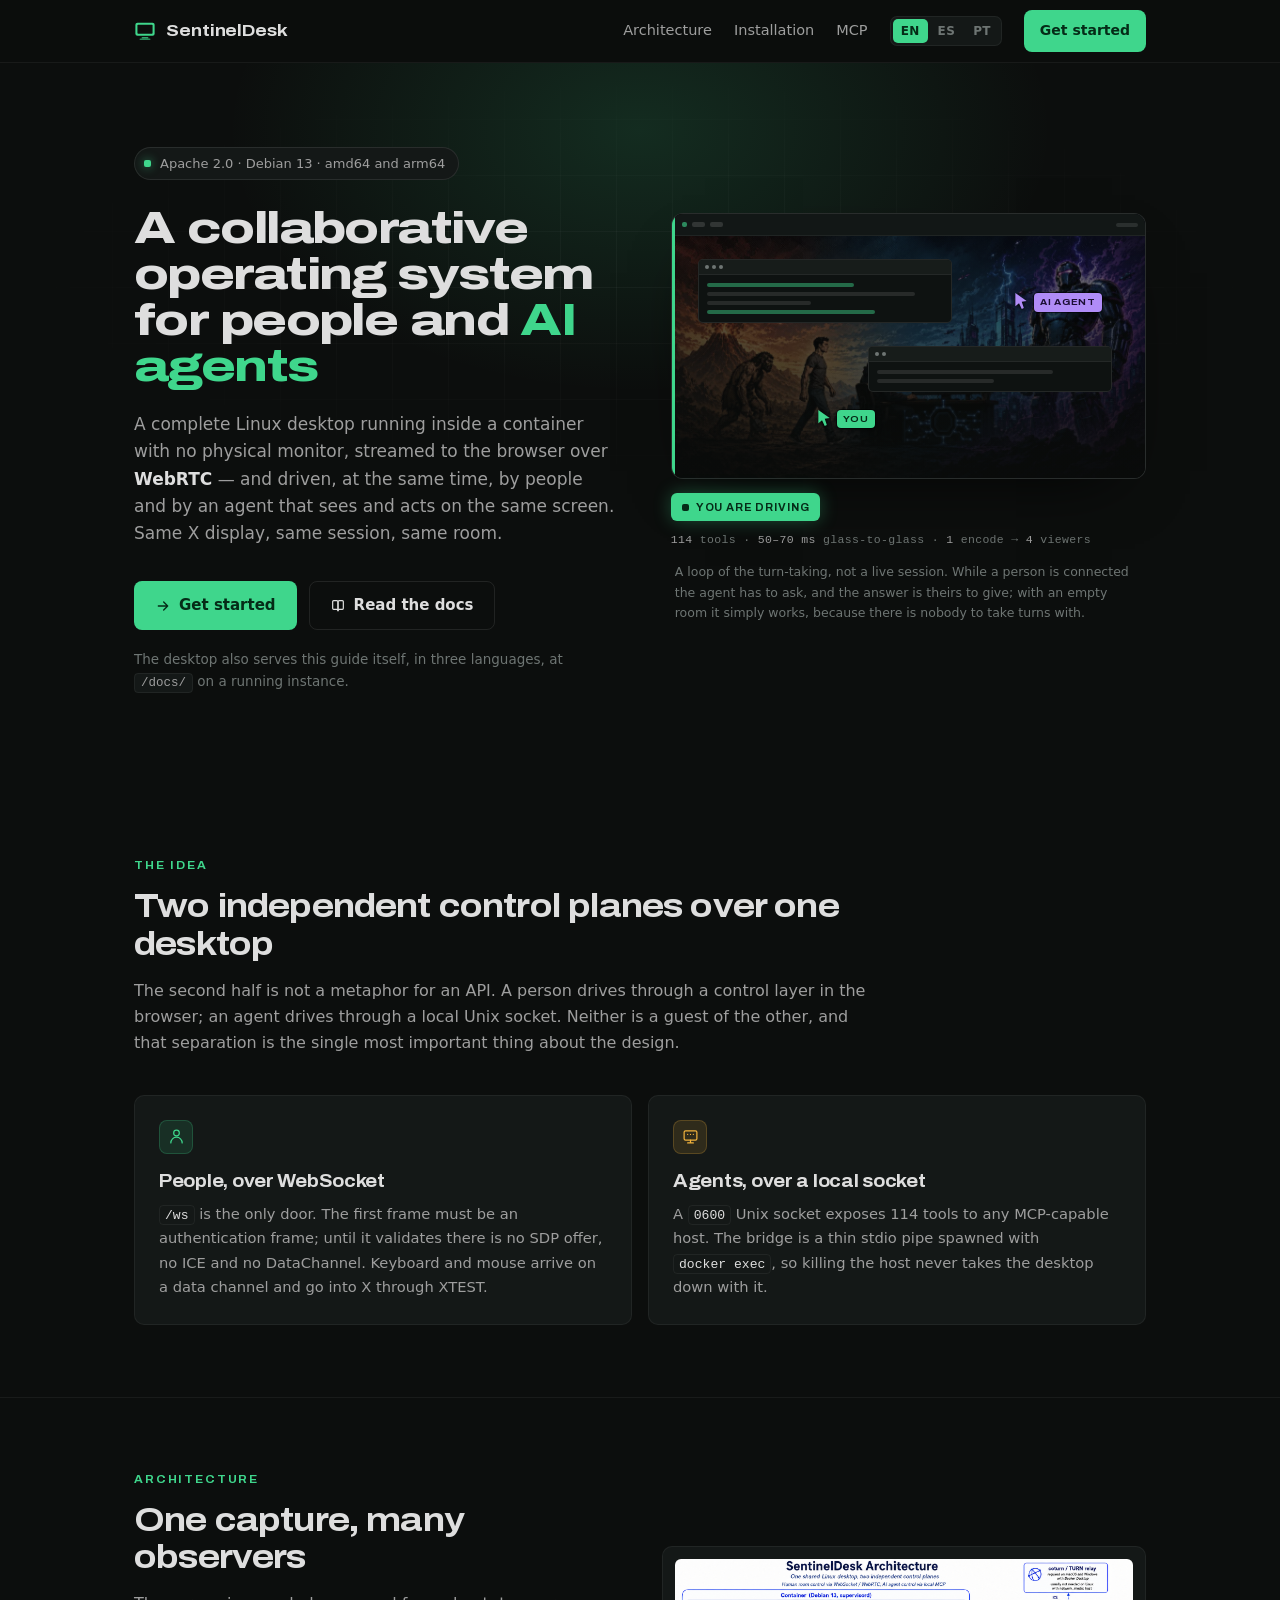
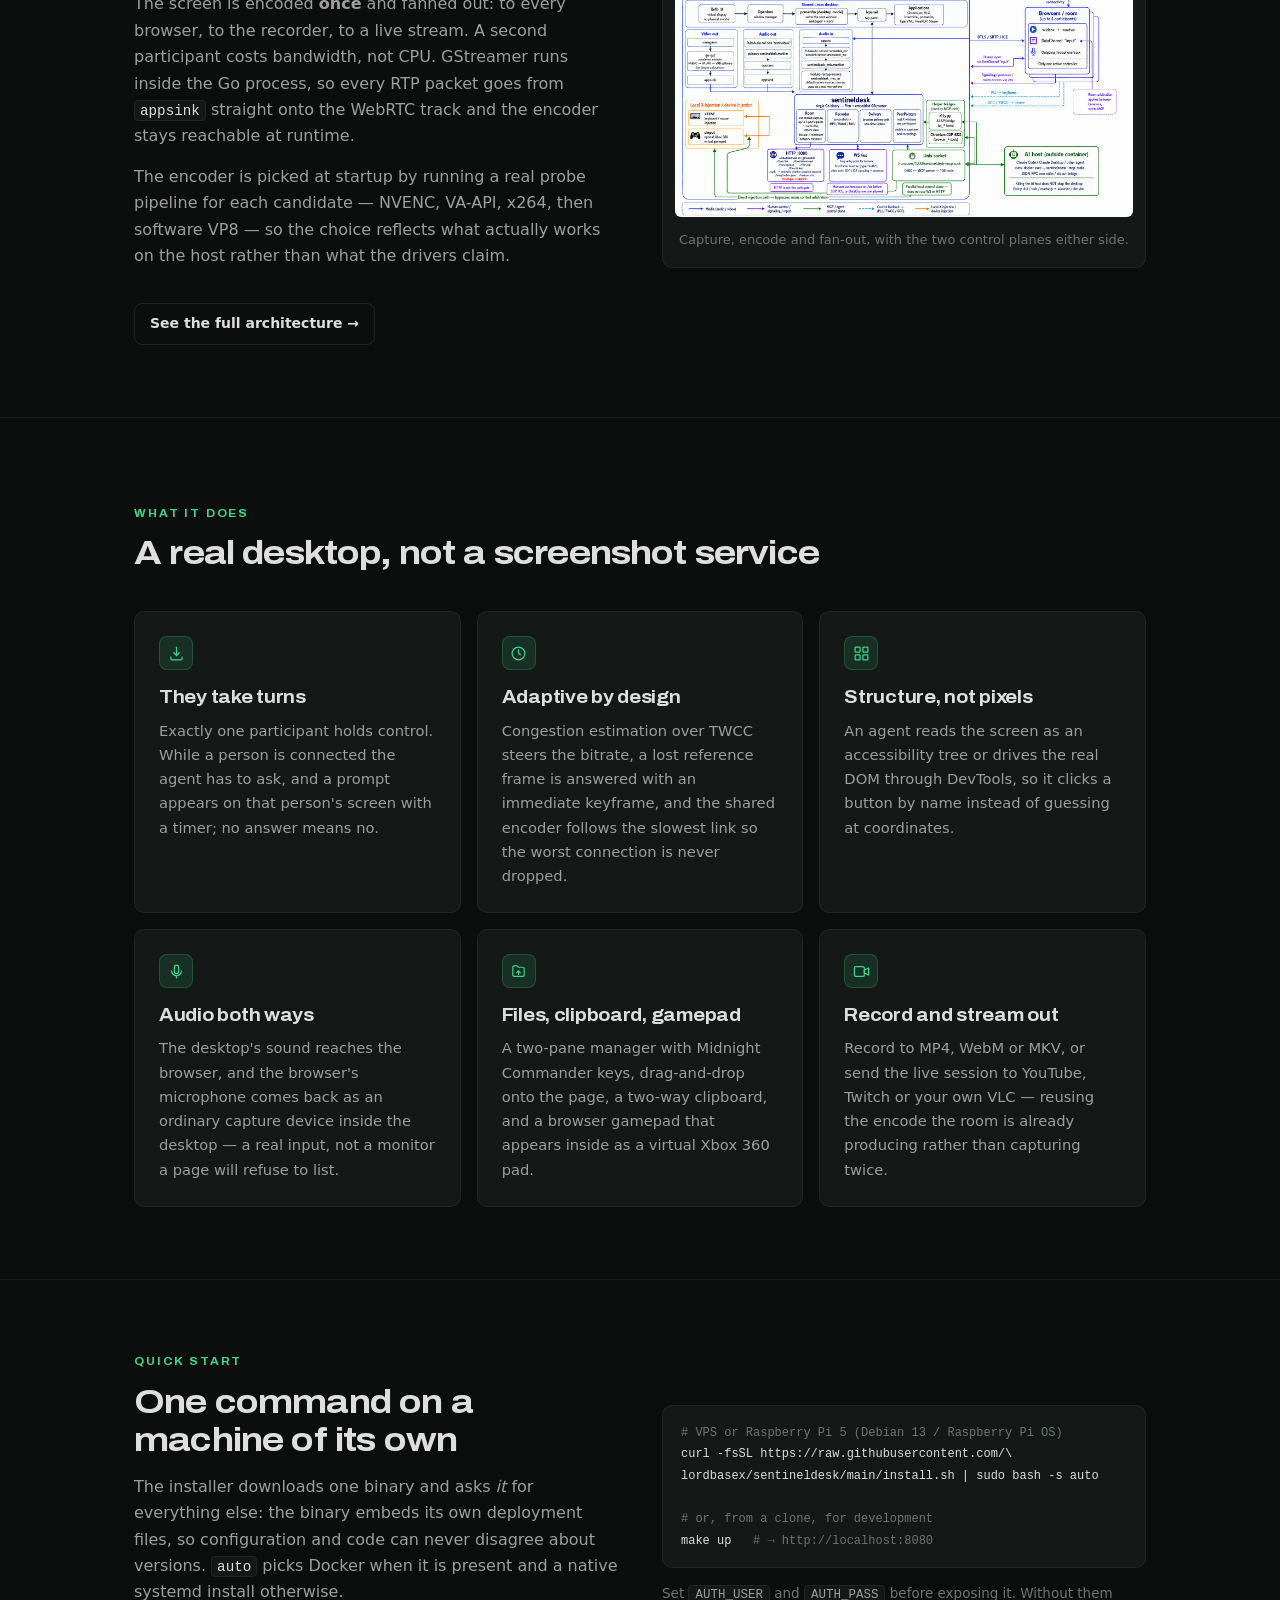
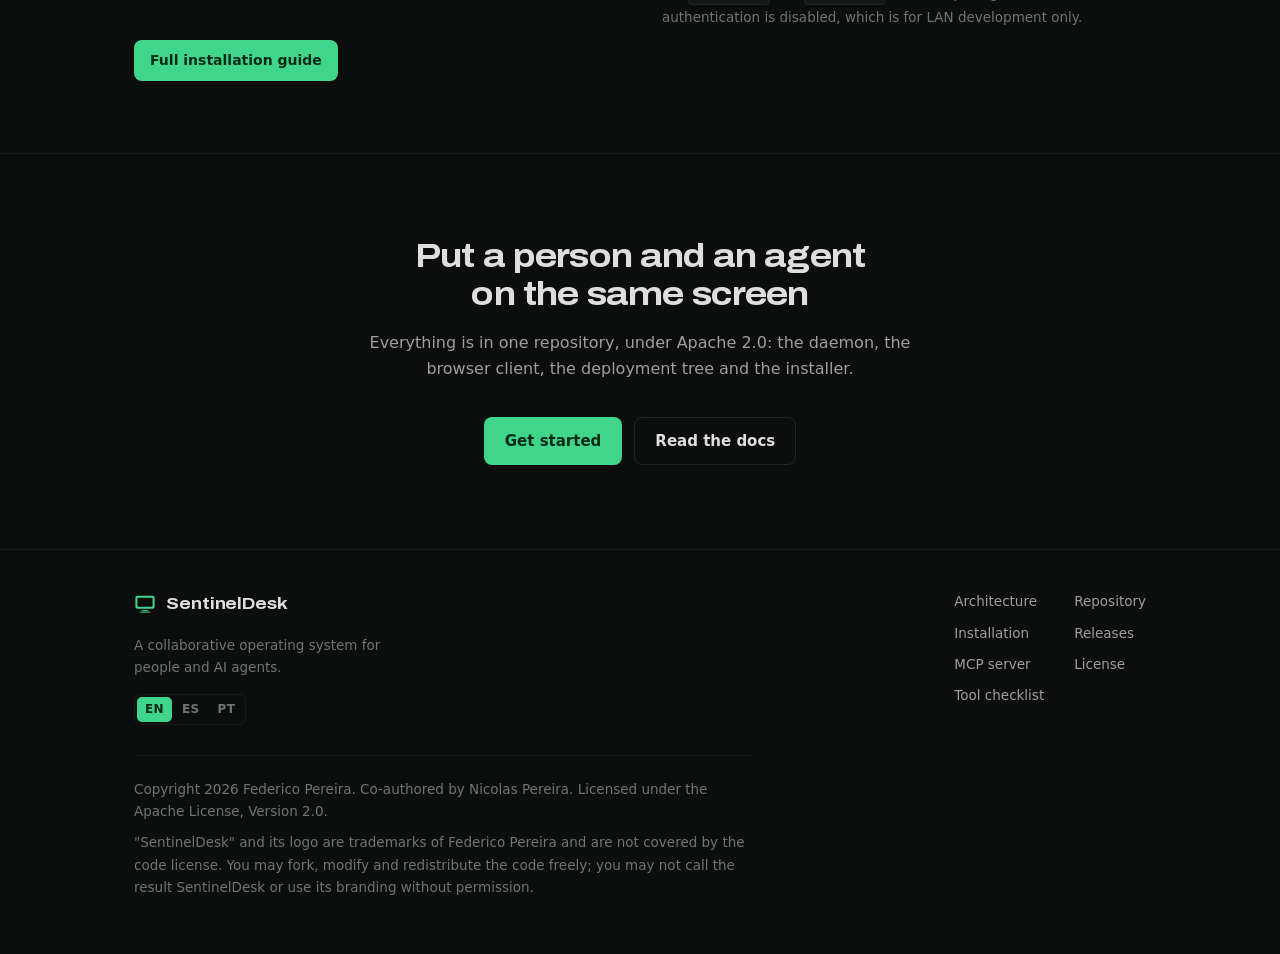
==== docs/index.html @ e95ce79c "docs: link the project site from the README Co-authored-by: Nicolas Pereira <npereira@cnsoluciones.c" ====
<!doctype html>
<!--
 * SentinelDesk
 * A collaborative operating system for people and AI agents.
 *
 * Copyright 2026 Federico Pereira <fpereira@cnsoluciones.com>
 * Co-authored by Nicolas Pereira <npereira@cnsoluciones.com>
 *
 * Licensed under the Apache License, Version 2.0.
 *
 * This product's name and logo are trademarks of Federico Pereira and are not
 * covered by the license above. See the README for the trademark policy.
 *
 * SPDX-License-Identifier: Apache-2.0
-->

<!--
  Project landing page, published with GitHub Pages at repository level:

      https://lordbasex.github.io/sentineldesk/docs/
      https://lordbasex.github.io/sentineldesk/docs/?lang=pt

  Every internal link is RELATIVE. Pages serves the repository under a path
  prefix (/sentineldesk/), so an absolute "/docs/x.html" resolves against the
  domain root and 404s.

  The prose lives in lang/*.json and is applied by i18n.js, the same mechanism
  the desktop's own documentation uses. English is written into the markup as
  well, deliberately: the page is readable before the script runs, and if the
  script never runs at all a visitor still gets the whole site rather than a
  skeleton of empty elements.
-->
<html lang="en">
<head>
<meta charset="utf-8">
<meta name="viewport" content="width=device-width, initial-scale=1">
<title>SentinelDesk — A collaborative operating system for people and AI agents</title>
<meta name="page-key" content="home.title">
<meta name="description" content="A full Linux desktop in a container, streamed to the browser over WebRTC, driven at the same time by people and by AI agents through 114 MCP tools.">

<meta property="og:title" content="SentinelDesk">
<meta property="og:description" content="A full Linux desktop in a container, streamed to the browser over WebRTC, driven at the same time by people and by AI agents.">
<meta property="og:type" content="website">
<meta property="og:image" content="architecture.png">

<link rel="icon" href="data:image/svg+xml,%3Csvg xmlns='http://www.w3.org/2000/svg' viewBox='0 0 64 64'%3E%3Crect x='4' y='8' width='56' height='38' rx='6' fill='%233FD68C'/%3E%3Crect x='10' y='14' width='44' height='26' rx='2' fill='%230C0E0D'/%3E%3Crect x='22' y='50' width='20' height='4' rx='2' fill='%233FD68C'/%3E%3Crect x='16' y='54' width='32' height='4' rx='2' fill='%232AA96C'/%3E%3C/svg%3E">
<link rel="stylesheet" href="sentineldesk.css">
</head>
<body>

<a class="skip" href="#main" data-i18n="nav.skip">Skip to content</a>

<header>
  <div class="wrap">
    <a class="brand" href="index.html" aria-label="SentinelDesk">
      <svg viewBox="0 0 64 64" aria-hidden="true">
        <rect class="scr" x="4" y="8" width="56" height="38" rx="6"/>
        <rect class="gls" x="10" y="14" width="44" height="26" rx="2"/>
        <rect class="scr" x="22" y="50" width="20" height="4" rx="2"/>
        <rect class="std" x="16" y="54" width="32" height="4" rx="2"/>
      </svg>
      <span>SentinelDesk</span>
    </a>
    <nav aria-label="Main">
      <a href="arquitectura.html" data-i18n="nav.architecture">Architecture</a>
      <a href="instalacion.html" data-i18n="nav.installation">Installation</a>
      <a class="hide-sm" href="https://github.com/lordbasex/sentineldesk/blob/main/docs/mcp.md" data-i18n="nav.mcp">MCP</a>
      <div class="langs" data-lang-switcher role="group" aria-label="Language"></div>
      <a class="btn btn-primary btn-sm" href="instalacion.html" data-i18n="nav.start">Get started</a>
    </nav>
  </div>
</header>

<main id="main" tabindex="-1">

  <!-- ── hero ────────────────────────────────────────────────────────────── -->
  <div class="hero">
    <div class="wrap">
     <div class="hero-grid">
      <div class="hero-copy">
      <p class="eyebrow"><span class="dot" aria-hidden="true"></span> <span data-i18n="home.eyebrow">Apache 2.0 · Debian 13 · amd64 and arm64</span></p>

      <h1 data-i18n-html="home.h1">A collaborative operating system for people and <span class="accent">AI agents</span></h1>

      <p class="lede" data-i18n-html="home.lede">
        A complete Linux desktop running inside a container with no physical monitor,
        streamed to the browser over <strong>WebRTC</strong> — and driven, at the same time,
        by people and by an agent that sees and acts on the same screen.
        Same X display, same session, same room.
      </p>

      <div class="cta">
        <a class="btn btn-primary" href="instalacion.html">
          <svg viewBox="0 0 24 24" fill="none" stroke="currentColor" stroke-width="2" stroke-linecap="round" stroke-linejoin="round" aria-hidden="true">
            <path d="M5 12h14M13 6l6 6-6 6"/>
          </svg>
          <span data-i18n="home.cta.start">Get started</span>
        </a>
        <a class="btn btn-ghost" href="https://github.com/lordbasex/sentineldesk/blob/main/internal/webui/assets/index.html">
          <svg viewBox="0 0 24 24" fill="none" stroke="currentColor" stroke-width="1.8" stroke-linecap="round" stroke-linejoin="round" aria-hidden="true">
            <path d="M4 5.5A1.5 1.5 0 015.5 4H10a2 2 0 012 2v13a2 2 0 00-2-2H5.5A1.5 1.5 0 014 15.5z"/>
            <path d="M20 5.5A1.5 1.5 0 0018.5 4H14a2 2 0 00-2 2v13a2 2 0 012-2h4.5a1.5 1.5 0 001.5-1.5z"/>
          </svg>
          <span data-i18n="home.cta.docs">Read the docs</span>
        </a>
      </div>

      <p class="hero-note" data-i18n-html="home.note">
        The desktop serves its own guide in three languages at <code>/docs/</code>, so that link
        opens once your instance is running.
      </p>

      </div>

      <!-- The signature. The frame and the state bar are decorative in the
           accessibility sense — an animation cannot be read aloud usefully, and
           a screen reader hitting three chips that contradict each other over
           sixteen seconds is worse than silence. The caption carries the whole
           meaning in words instead, and it is translated like everything else. -->
      <figure class="console">
        <div class="console-frame" aria-hidden="true">
          <div class="rail"></div>
          <div class="screen">
            <div class="panel"><i></i><i></i><i></i><span class="spacer"></span><u></u></div>
            <div class="win win-a">
              <div class="win-bar"><i></i><i></i><i></i></div>
              <div class="win-body">
                <u class="on" style="width:62%"></u>
                <u style="width:88%"></u>
                <u style="width:44%"></u>
                <u class="on" style="width:71%"></u>
              </div>
            </div>
            <div class="win win-b">
              <div class="win-bar"><i></i><i></i></div>
              <div class="win-body">
                <u style="width:78%"></u>
                <u style="width:52%"></u>
              </div>
            </div>
            <span class="caret"></span>

            <div class="ptr ptr-you">
              <svg viewBox="0 0 12 17"><path d="M0 0l12 8.5-5.2.9L9 16l-2.2 1-2.9-6.1L0 14z"/></svg>
              <span data-i18n="home.demo.you">You</span>
            </div>
            <div class="ptr ptr-agent">
              <svg viewBox="0 0 12 17"><path d="M0 0l12 8.5-5.2.9L9 16l-2.2 1-2.9-6.1L0 14z"/></svg>
              <span data-i18n="home.demo.agent">AI agent</span>
            </div>
          </div>
        </div>

        <div class="console-bar" aria-hidden="true">
          <div class="chip-stack">
            <span class="chip chip-you"><b></b><span data-i18n="home.demo.chip.you">You are driving</span></span>
            <span class="chip chip-ask"><b></b><span data-i18n="home.demo.chip.ask">AI agent is asking for control</span></span>
            <span class="chip chip-agent"><b></b><span data-i18n="home.demo.chip.agent">AI agent is driving</span></span>
          </div>
          <p class="readout" data-i18n-html="home.demo.readout"><em>114</em> tools · <em>50–70 ms</em> glass-to-glass · <em>1</em> encode → <em>4</em> viewers</p>
        </div>

        <figcaption data-i18n="home.demo.cap">
          A loop of the turn-taking, not a live session. While a person is connected the
          agent has to ask, and the answer is theirs to give; with an empty room it simply
          works, because there is nobody to take turns with.
        </figcaption>
      </figure>
     </div>
    </div>
  </div>

  <!-- ── the two control planes ──────────────────────────────────────────── -->
  <section>
    <div class="wrap">
      <div class="sec-head">
        <p class="kicker" data-i18n="home.planes.kicker">The idea</p>
        <h2 data-i18n="home.planes.h2">Two independent control planes over one desktop</h2>
        <p data-i18n="home.planes.p">
          The second half is not a metaphor for an API. A person drives through a control
          layer in the browser; an agent drives through a local Unix socket. Neither is a
          guest of the other, and that separation is the single most important thing about
          the design.
        </p>
      </div>

      <div class="grid c2">
        <div class="card">
          <div class="ic" aria-hidden="true">
            <svg viewBox="0 0 24 24"><path d="M12 11a4 4 0 100-8 4 4 0 000 8z"/><path d="M4 21a8 8 0 0116 0"/></svg>
          </div>
          <h3 data-i18n="home.c1.h3">People, over WebSocket</h3>
          <p data-i18n-html="home.c1.p">
            <code>/ws</code> is the only door. The first frame must be an authentication frame;
            until it validates there is no SDP offer, no ICE and no DataChannel. Keyboard and
            mouse arrive on a data channel and go into X through XTEST.
          </p>
        </div>

        <div class="card watch">
          <div class="ic" aria-hidden="true">
            <svg viewBox="0 0 24 24"><rect x="3" y="4" width="18" height="13" rx="2"/><path d="M8 21h8M12 17v4M8 9h.01M12 9h.01M16 9h.01"/></svg>
          </div>
          <h3 data-i18n="home.c2.h3">Agents, over a local socket</h3>
          <p data-i18n-html="home.c2.p">
            A <code>0600</code> Unix socket exposes 114 tools to any MCP-capable host. The bridge
            is a thin stdio pipe spawned with <code>docker exec</code>, so killing the host never
            takes the desktop down with it.
          </p>
        </div>
      </div>
    </div>
  </section>

  <!-- ── architecture ────────────────────────────────────────────────────── -->
  <section>
    <div class="wrap">
      <div class="split">
        <div>
          <p class="kicker" data-i18n="home.arch.kicker">Architecture</p>
          <h2 data-i18n="home.arch.h2">One capture, many observers</h2>
          <p style="margin-top:14px" data-i18n-html="home.arch.p1">
            The screen is encoded <strong>once</strong> and fanned out: to every browser, to the
            recorder, to a live stream. A second participant costs bandwidth, not CPU. GStreamer
            runs inside the Go process, so every RTP packet goes from <code>appsink</code> straight
            onto the WebRTC track and the encoder stays reachable at runtime.
          </p>
          <p style="margin-top:14px" data-i18n="home.arch.p2">
            The encoder is picked at startup by running a real probe pipeline for each candidate —
            NVENC, VA-API, x264, then software VP8 — so the choice reflects what actually works on
            the host rather than what the drivers claim.
          </p>
          <div class="cta">
            <a class="btn btn-ghost btn-sm" href="arquitectura.html" data-i18n="home.arch.link">See the full architecture →</a>
          </div>
        </div>
        <figure>
          <img src="architecture.png" width="1672" height="941"
               data-i18n-alt="home.arch.alt"
               alt="SentinelDesk architecture: the container's X display captured once by GStreamer, encoded and fanned out over WebRTC to several browsers, with a parallel MCP control plane over a local Unix socket.">
          <figcaption data-i18n="home.arch.cap">Capture, encode and fan-out, with the two control planes either side.</figcaption>
        </figure>
      </div>
    </div>
  </section>

  <!-- ── capabilities ────────────────────────────────────────────────────── -->
  <section>
    <div class="wrap">
      <div class="sec-head">
        <p class="kicker" data-i18n="home.cap.kicker">What it does</p>
        <h2 data-i18n="home.cap.h2">A real desktop, not a screenshot service</h2>
      </div>

      <div class="grid c3">
        <div class="card">
          <div class="ic" aria-hidden="true">
            <svg viewBox="0 0 24 24"><path d="M12 3v12"/><path d="M8 11l4 4 4-4"/><path d="M4 17v2a2 2 0 002 2h12a2 2 0 002-2v-2"/></svg>
          </div>
          <h3 data-i18n="home.f1.h3">They take turns</h3>
          <p data-i18n="home.f1.p">
            Exactly one participant holds control. While a person is connected the agent has to
            ask, and a prompt appears on that person's screen with a timer; no answer means no.
          </p>
        </div>

        <div class="card">
          <div class="ic" aria-hidden="true">
            <svg viewBox="0 0 24 24"><path d="M3 12a9 9 0 1018 0 9 9 0 00-18 0z"/><path d="M12 7v5l3 2"/></svg>
          </div>
          <h3 data-i18n="home.f2.h3">Adaptive by design</h3>
          <p data-i18n="home.f2.p">
            Congestion estimation over TWCC steers the bitrate, a lost reference frame is answered
            with an immediate keyframe, and the shared encoder follows the slowest link so the
            worst connection is never dropped.
          </p>
        </div>

        <div class="card">
          <div class="ic" aria-hidden="true">
            <svg viewBox="0 0 24 24"><rect x="3" y="3" width="7" height="7" rx="1"/><rect x="14" y="3" width="7" height="7" rx="1"/><rect x="3" y="14" width="7" height="7" rx="1"/><rect x="14" y="14" width="7" height="7" rx="1"/></svg>
          </div>
          <h3 data-i18n="home.f3.h3">Structure, not pixels</h3>
          <p data-i18n="home.f3.p">
            An agent reads the screen as an accessibility tree or drives the real DOM through
            DevTools, so it clicks a button by name instead of guessing at coordinates.
          </p>
        </div>

        <div class="card">
          <div class="ic" aria-hidden="true">
            <svg viewBox="0 0 24 24"><path d="M12 15a3 3 0 003-3V6a3 3 0 00-6 0v6a3 3 0 003 3z"/><path d="M19 11a7 7 0 01-14 0M12 18v3"/></svg>
          </div>
          <h3 data-i18n="home.f4.h3">Audio both ways</h3>
          <p data-i18n="home.f4.p">
            The desktop's sound reaches the browser, and the browser's microphone comes back as an
            ordinary capture device inside the desktop — a real input, not a monitor a page will
            refuse to list.
          </p>
        </div>

        <div class="card">
          <div class="ic" aria-hidden="true">
            <svg viewBox="0 0 24 24"><path d="M4 6a2 2 0 012-2h4l2 2h6a2 2 0 012 2v9a2 2 0 01-2 2H6a2 2 0 01-2-2z"/><path d="M12 11v5M9.5 13.5L12 11l2.5 2.5"/></svg>
          </div>
          <h3 data-i18n="home.f5.h3">Files, clipboard, gamepad</h3>
          <p data-i18n="home.f5.p">
            A two-pane manager with Midnight Commander keys, drag-and-drop onto the page, a two-way
            clipboard, and a browser gamepad that appears inside as a virtual Xbox 360 pad.
          </p>
        </div>

        <div class="card">
          <div class="ic" aria-hidden="true">
            <svg viewBox="0 0 24 24"><rect x="2" y="5" width="14" height="14" rx="2"/><path d="M16 10l6-3v10l-6-3z"/></svg>
          </div>
          <h3 data-i18n="home.f6.h3">Record and stream out</h3>
          <p data-i18n="home.f6.p">
            Record to MP4, WebM or MKV, or send the live session to YouTube, Twitch or your own
            VLC — reusing the encode the room is already producing rather than capturing twice.
          </p>
        </div>
      </div>
    </div>
  </section>

  <!-- ── quick start ─────────────────────────────────────────────────────── -->
  <section>
    <div class="wrap">
      <div class="split">
        <div>
          <p class="kicker" data-i18n="home.quick.kicker">Quick start</p>
          <h2 data-i18n="home.quick.h2">One command on a machine of its own</h2>
          <p style="margin-top:14px" data-i18n-html="home.quick.p">
            The installer downloads one binary and asks <em>it</em> for everything else: the binary
            embeds its own deployment files, so configuration and code can never disagree about
            versions. <code>auto</code> picks Docker when it is present and a native systemd install
            otherwise.
          </p>
          <div class="cta">
            <a class="btn btn-primary btn-sm" href="instalacion.html" data-i18n="home.quick.btn">Full installation guide</a>
          </div>
        </div>

        <div>
<pre><code data-i18n-html="home.quick.pre"><span class="c"># VPS or Raspberry Pi 5 (Debian 13 / Raspberry Pi OS)</span>
curl -fsSL https://raw.githubusercontent.com/\
lordbasex/sentineldesk/main/install.sh | sudo bash -s auto

<span class="c"># or, from a clone, for development</span>
make up   <span class="c"># → http://localhost:8080</span></code></pre>
          <p class="hero-note" style="margin-top:14px" data-i18n-html="home.quick.note">
            Set <code>AUTH_USER</code> and <code>AUTH_PASS</code> before exposing it. Without them
            authentication is disabled, which is for LAN development only.
          </p>
        </div>
      </div>
    </div>
  </section>

  <!-- ── closing ─────────────────────────────────────────────────────────── -->
  <section class="final">
    <div class="wrap">
      <h2 data-i18n="home.final.h2">Put a person and an agent on the same screen</h2>
      <p data-i18n="home.final.p">
        Everything is in one repository, under Apache 2.0: the daemon, the browser client, the
        deployment tree and the installer.
      </p>
      <div class="cta">
        <a class="btn btn-primary" href="instalacion.html" data-i18n="home.final.cta1">Get started</a>
        <a class="btn btn-ghost" href="https://github.com/lordbasex/sentineldesk/blob/main/internal/webui/assets/index.html" data-i18n="home.final.cta2">Read the docs</a>
      </div>
    </div>
  </section>

</main>

<footer>
  <div class="wrap">
    <div class="cols">
      <div>
        <a class="brand" href="index.html" aria-label="SentinelDesk">
          <svg viewBox="0 0 64 64" aria-hidden="true">
            <rect class="scr" x="4" y="8" width="56" height="38" rx="6"/>
            <rect class="gls" x="10" y="14" width="44" height="26" rx="2"/>
            <rect class="scr" x="22" y="50" width="20" height="4" rx="2"/>
            <rect class="std" x="16" y="54" width="32" height="4" rx="2"/>
          </svg>
          <span>SentinelDesk</span>
        </a>
        <p style="margin-top:12px;max-width:34ch" data-i18n="brand.tagline">
          A collaborative operating system for people and AI agents.
        </p>
        <div class="langs" data-lang-switcher role="group" aria-label="Language" style="margin-top:16px;display:inline-flex"></div>
      </div>

      <nav aria-label="Project">
        <a href="arquitectura.html" data-i18n="foot.arch">Architecture</a>
        <a href="instalacion.html" data-i18n="foot.install">Installation</a>
        <a href="https://github.com/lordbasex/sentineldesk/blob/main/docs/mcp.md" data-i18n="foot.mcp">MCP server</a>
        <a href="https://github.com/lordbasex/sentineldesk/blob/main/docs/mcp-tools-checklist.md" data-i18n="foot.checklist">Tool checklist</a>
      </nav>

      <nav aria-label="Source">
        <a href="https://github.com/lordbasex/sentineldesk" data-i18n="foot.repo">Repository</a>
        <a href="https://github.com/lordbasex/sentineldesk/releases" data-i18n="foot.releases">Releases</a>
        <a href="https://github.com/lordbasex/sentineldesk/blob/main/LICENSE" data-i18n="foot.license">License</a>
      </nav>
    </div>

    <div class="legal">
      <p data-i18n="foot.copyright">Copyright 2026 Federico Pereira. Co-authored by Nicolas Pereira. Licensed under the Apache License, Version 2.0.</p>
      <p data-i18n="foot.trademark">"SentinelDesk" and its logo are trademarks of Federico Pereira and are not covered by the code license. You may fork, modify and redistribute the code freely; you may not call the result SentinelDesk or use its branding without permission.</p>
    </div>
  </div>
</footer>

<script type="module" src="i18n.js"></script>
</body>
</html>
---- docs/sentineldesk.css ----
/*
 * SentinelDesk
 * A collaborative operating system for people and AI agents.
 *
 * Copyright 2026 Federico Pereira <fpereira@cnsoluciones.com>
 * Co-authored by Nicolas Pereira <npereira@cnsoluciones.com>
 *
 * Licensed under the Apache License, Version 2.0.
 *
 * This product's name and logo are trademarks of Federico Pereira and are not
 * covered by the license above. See the README for the trademark policy.
 *
 * SPDX-License-Identifier: Apache-2.0
 */


/* Project site — shared styling for the landing page and its two sub-pages.
 *
 * The tokens below are lifted verbatim from internal/webui/assets/docs/docs.css
 * rather than re-picked by eye. A visitor moves from this page to the desktop's
 * own documentation in one click, and two greens that are almost the same read
 * as a mistake, not as a family.
 *
 * ONE webfont, self-hosted, in one role. The in-container documentation loads
 * none — it has to render on a machine with no route to the internet — but this
 * site is published, so that constraint does not carry over; what does carry
 * over is the refusal to depend on a third party, so the file sits in fonts/
 * rather than on a CDN. Everything else is the system stack.
 *
 * Archivo at its expanded widths is the choice, and it is a deliberate one: an
 * expanded grotesque is the lettering of instrument panels and equipment
 * labelling, which is what this product is — a rack of controls over a live
 * machine — and it sets the landing page apart from the desktop's own
 * documentation without abandoning the palette they share.
 *
 * Dark only, deliberately. The product is a control layer floating over live
 * video, and it has exactly one appearance; a light landing page would promise
 * something the desktop never shows.
 */

/* font-display: swap — the page renders immediately in the fallback and
   reflows once. On a landing page a visible headline late beats no headline. */
@font-face {
  font-family: 'Archivo';
  font-style: normal;
  font-weight: 100 900;
  font-stretch: 62% 125%;
  font-display: swap;
  src: url('fonts/archivo-variable-latin.woff2') format('woff2');
  /* Latin-1 covers every accent the three languages need. */
  unicode-range: U+0000-00FF, U+0131, U+0152-0153, U+2000-206F, U+2122, U+2191,
                 U+2193, U+2212, U+2215, U+FEFF, U+FFFD;
}

:root {
  color-scheme: dark;

  --bg:         #0C0E0D;
  --raise:      #141817;
  --line:       rgba(255,255,255,.09);
  --line-soft:  rgba(255,255,255,.055);

  --head:       #DEDEDE;   /* headings, and anything being emphasised */
  --ink:        #9E9E9E;   /* body text */
  --faint:      #6E7573;

  --drive:      #3FD68C;   /* the accent, used sparingly */
  --drive-ink:  #052B17;
  --watch:      #F2B33D;
  --rec:        #FF6B63;

  /* The agent's own colour, taken from the control rail. Amber already means
     "somebody else is driving"; violet says that somebody is not a person, and
     a pointer moving on its own stops reading as a fault. */
  --agent:      #B08CF7;
  --agent-ink:  #1B0E33;

  --display: 'Archivo', system-ui, -apple-system, "Segoe UI", Roboto, sans-serif;
  --sans:  system-ui, -apple-system, "Segoe UI", Roboto, Helvetica, Arial, sans-serif;
  --mono:  ui-monospace, SFMono-Regular, "SF Mono", Menlo, Monaco, Consolas,
           "Liberation Mono", monospace;

  --wrap: 1060px;
  --measure: 72ch;
  --radius: 10px;
}

* { margin: 0; padding: 0; box-sizing: border-box; }

html { scroll-behavior: smooth; -webkit-text-size-adjust: 100%; }
@media (prefers-reduced-motion: reduce) { html { scroll-behavior: auto; } }

body {
  min-height: 100vh;
  background: var(--bg);
  color: var(--ink);
  font-family: var(--sans);
  font-size: 16px;
  line-height: 1.65;
  -webkit-font-smoothing: antialiased;
  /* The page must never scroll sideways, whatever a code block contains. */
  overflow-x: hidden;
}

img { max-width: 100%; height: auto; }

::selection { background: color-mix(in srgb, var(--drive) 30%, transparent); color: #fff; }

/* A visible focus ring everywhere. Keyboard users are navigating a page whose
   links are mostly low-contrast on purpose; losing the caret would strand them. */
a:focus-visible, button:focus-visible, .btn:focus-visible {
  outline: 2px solid var(--drive);
  outline-offset: 3px;
  border-radius: 4px;
}

.skip {
  position: absolute; left: -9999px; top: 8px; z-index: 100;
  padding: 8px 14px; background: var(--drive); color: var(--drive-ink);
  border-radius: 6px; font-weight: 600; text-decoration: none;
}
.skip:focus { left: 8px; }

.wrap { width: 100%; max-width: var(--wrap); margin: 0 auto; padding: 0 24px; }

/* --- brand mark -----------------------------------------------------------
 *
 * The favicon's monitor, redrawn in the accent rather than the client's blue.
 * The blue belongs to the loading overlay, which is the one surface a visitor
 * never sees; the green is what the control layer actually wears.
 */

.brand {
  display: inline-flex; align-items: center; gap: 10px;
  color: var(--head); text-decoration: none;
  font-family: var(--display); font-size: 17px; letter-spacing: -.005em;
  font-weight: 700; font-stretch: 112%;
}
.brand svg { width: 22px; height: 22px; flex: none; }
.brand .scr { fill: var(--drive); }
.brand .gls { fill: var(--bg); }
.brand .std { fill: color-mix(in srgb, var(--drive) 62%, #000); }

/* --- header ---------------------------------------------------------------
 *
 * Sticky, and translucent over whatever scrolls beneath it. It carries the
 * primary action at every scroll position: the page is long enough that a
 * visitor who decides halfway down should not have to travel back to the hero.
 */

header {
  position: sticky; top: 0; z-index: 50;
  background: color-mix(in srgb, var(--bg) 82%, transparent);
  backdrop-filter: blur(12px); -webkit-backdrop-filter: blur(12px);
  border-bottom: 1px solid var(--line-soft);
}
header .wrap {
  display: flex; align-items: center; gap: 20px;
  height: 62px;
}
header nav { display: flex; align-items: center; gap: 22px; margin-left: auto; }
header nav a {
  color: var(--ink); text-decoration: none; font-size: 14.5px;
  transition: color .15s ease;
}
header nav a:hover, header nav a[aria-current="page"] { color: var(--head); }
header nav a[aria-current="page"] { color: var(--drive); }

@media (max-width: 720px) {
  header nav .hide-sm { display: none; }
  /* Two rows rather than one that overflows. The button is the page's primary
     action; letting it slide off the right edge — where `overflow-x: hidden`
     then quietly clips it — is worse than spending 40px of height. */
  header .wrap {
    flex-wrap: wrap; height: auto; gap: 10px 14px; padding-block: 10px;
  }
  header nav {
    width: 100%; margin-left: 0; justify-content: space-between; gap: 14px;
  }
  header nav a { font-size: 13.5px; }
}

/* --- language switcher ----------------------------------------------------
 *
 * Three codes in a segmented control rather than a dropdown. With exactly three
 * options a select hides two of them behind a click and tells a visitor nothing
 * about what is on offer; laid out flat, the choice is legible at a glance and
 * costs one interaction instead of two.
 *
 * The active one is marked by BOTH weight and colour, and carries
 * aria-pressed — colour alone would leave the state invisible to anyone who
 * cannot rely on it.
 */

.langs {
  display: flex; align-items: center; gap: 2px;
  padding: 2px; border: 1px solid var(--line-soft); border-radius: 7px;
  background: var(--raise);
}
.langs button {
  appearance: none; border: 0; background: transparent; cursor: pointer;
  font-family: var(--sans); font-size: 12px; font-weight: 600;
  letter-spacing: .03em; color: var(--faint);
  padding: 4px 8px; border-radius: 5px; line-height: 1.4;
  transition: color .15s ease, background .15s ease;
}
.langs button:hover { color: var(--head); background: rgba(255,255,255,.05); }
.langs button.on {
  color: var(--drive-ink); background: var(--drive); font-weight: 700;
}
.langs button:focus-visible { outline: 2px solid var(--drive); outline-offset: 2px; }

/* In the footer it sits on the page background, not on a raised header. */
footer .langs { background: transparent; }

/* --- buttons --------------------------------------------------------------
 *
 * Two weights only. The filled one is the accent and there is at most one of it
 * in view at a time; a page with two primary actions has none.
 */

.btn {
  display: inline-flex; align-items: center; justify-content: center; gap: 8px;
  padding: 11px 20px; border-radius: 8px; border: 1px solid transparent;
  font-family: var(--sans); font-size: 15px; font-weight: 600;
  text-decoration: none; cursor: pointer; white-space: nowrap;
  transition: filter .15s ease, background .15s ease, border-color .15s ease,
              transform .06s ease;
}
.btn:active { transform: translateY(1px); }
.btn svg { width: 16px; height: 16px; flex: none; }

.btn-primary { background: var(--drive); color: var(--drive-ink); }
.btn-primary:hover { filter: brightness(1.1); }

.btn-ghost {
  background: transparent; color: var(--head); border-color: var(--line);
}
.btn-ghost:hover {
  background: rgba(255,255,255,.05);
  border-color: rgba(255,255,255,.2);
}

.btn-sm { padding: 8px 15px; font-size: 14px; }

/* --- hero -----------------------------------------------------------------
 *
 * The glow and the grid are one element each, both painted with CSS rather than
 * an image: a hero that ships as a 400 KB PNG is the slowest thing on a page
 * whose entire pitch is latency.
 */

.hero { position: relative; overflow: hidden; padding: 96px 0 80px; }

.hero::before {
  /* The phosphor glow, sitting behind the headline and fading out well before
     the edges so it never draws a visible ellipse. */
  content: ""; position: absolute; inset: -40% 0 auto 50%;
  width: 1100px; height: 700px; transform: translateX(-50%);
  background: radial-gradient(closest-side,
    color-mix(in srgb, var(--drive) 15%, transparent), transparent 75%);
  pointer-events: none;
}
.hero::after {
  /* A faint engineering grid, masked to nothing at the bottom so the section
     below it starts on flat background instead of on a hard cut. */
  content: ""; position: absolute; inset: 0; pointer-events: none;
  background-image:
    linear-gradient(var(--line-soft) 1px, transparent 1px),
    linear-gradient(90deg, var(--line-soft) 1px, transparent 1px);
  background-size: 56px 56px;
  -webkit-mask-image: radial-gradient(closest-side at 50% 30%, #000, transparent);
  mask-image: radial-gradient(closest-side at 50% 30%, #000, transparent);
  opacity: .7;
}
.hero .wrap { position: relative; z-index: 1; }

/* Two columns: the claim on the left, the evidence on the right. Stacked below
   980px, copy first — on a phone the argument has to arrive before the demo. */
.hero-grid {
  display: grid; grid-template-columns: 1fr; gap: 44px; align-items: center;
}
/* min-width: 0 is load-bearing. A grid track sized in fr still refuses to go
   below its content's min-content width, and a 60px expanded headline has a
   very wide longest word — without this the left column quietly eats the
   right one and the console ends up half the size it was given. */
.hero-grid > * { min-width: 0; }

@media (min-width: 980px) {
  .hero-grid { grid-template-columns: 1.02fr 1fr; gap: 52px; }
  .hero { padding: 84px 0 76px; }
  /* Half the width means half the headline. At the full-bleed size the column
     fits two or three words a line and the first line is a lone article. */
  .hero-grid h1 { font-size: clamp(32px, 3.5vw, 45px); max-width: none; }
  .hero-grid .lede { font-size: 17px; }
}

.eyebrow {
  display: inline-flex; align-items: center; gap: 9px;
  padding: 5px 13px 5px 9px; margin-bottom: 26px;
  border: 1px solid var(--line); border-radius: 999px;
  background: var(--raise);
  font-size: 13px; color: var(--ink);
}
.eyebrow .dot {
  width: 7px; height: 7px; border-radius: 2px; background: var(--drive);
  box-shadow: 0 0 10px color-mix(in srgb, var(--drive) 60%, transparent);
  flex: none;
}

h1 {
  font-family: var(--display); font-weight: 800; color: var(--head);
  font-stretch: 125%;
  font-size: clamp(36px, 5.6vw, 60px); line-height: 1.02;
  letter-spacing: -.035em; max-width: 14ch;
}
h1 .accent { color: var(--drive); }

.lede {
  margin-top: 22px; max-width: 60ch;
  font-size: clamp(17px, 2vw, 19px); line-height: 1.6;
}
.lede strong { color: var(--head); font-weight: 600; }

.cta { display: flex; flex-wrap: wrap; gap: 12px; margin-top: 34px; }

.hero-note { margin-top: 18px; font-size: 13.5px; color: var(--faint); }
.hero-note code {
  font-family: var(--mono); font-size: 12.5px; color: var(--ink);
  background: var(--raise); border: 1px solid var(--line-soft);
  padding: 2px 6px; border-radius: 4px;
}

/* --- the shared console: this page's one signature ------------------------
 *
 * The hero's job is to show the thing the product actually is — a person and an
 * agent on the same screen, taking turns — rather than assert it in a headline
 * and prove it with four big numbers.
 *
 * Every device here is borrowed from the product's own control rail rather than
 * invented for the web: the 3px signature strip down the left edge, the SOLID
 * chip for "you are driving" against the diagonally HATCHED one for "somebody
 * else is", and the violet that means the somebody else is not a person. Anyone
 * who has used the desktop recognises the vocabulary; anyone who has not learns
 * it here, before they install anything.
 *
 * It is a loop, not a live session, and the caption says so. A fake live demo
 * would be the one dishonest thing on the page.
 *
 * Control state is carried by SHAPE and TEXT, never by colour alone — the same
 * rule the client follows, for the same reason.
 */

.console { --loop: 16s; background: none; border: 0; padding: 0; overflow: visible; }
@media (max-width: 979px) { .console { margin-top: 4px; } }

.console-frame {
  position: relative; display: flex;
  border: 1px solid var(--line); border-radius: 12px;
  background: var(--raise); overflow: hidden;
  box-shadow: 0 26px 64px -34px rgba(0,0,0,.95);
}

/* The control signature: 3px, the full height of the frame. */
.rail { position: relative; width: 3px; flex: none; }
.rail::before, .rail::after { content: ""; position: absolute; inset: 0; }
.rail::before {
  background: var(--drive);
  box-shadow: 0 0 12px var(--drive);
  animation: rail-you var(--loop) infinite;
}
.rail::after {
  background: repeating-linear-gradient(180deg,
              var(--agent) 0 6px, transparent 6px 12px);
  opacity: 0;
  animation: rail-agent var(--loop) infinite;
}

.screen {
  position: relative; flex: 1; aspect-ratio: 16 / 9; overflow: hidden;
  background: #090C0B;
}

/* The desktop's actual wallpaper, so the miniature is showing the real thing
   rather than a stand-in. wallpaper/sentineldesk-wallpaper-1.png resized to
   1000px and re-encoded as WebP: the original is 2.8 MB, which is ten times the
   weight of this entire site, and the frame never renders wider than ~475 CSS
   pixels.
   
   Dimmed and desaturated on purpose, not to be subtle. The artwork runs to
   saturated violet on its right side, which is exactly the colour that means
   "the agent is driving" — at full strength the agent's pointer disappears into
   the sky behind it. The control vocabulary has to stay the most legible thing
   in the frame; the wallpaper is context, not content. */
.screen::before {
  content: ""; position: absolute; inset: 0; pointer-events: none;
  background:
    radial-gradient(125% 105% at 50% 6%,
      rgba(9,12,11,.34) 0%, rgba(9,12,11,.90) 84%),
    url('desktop-wallpaper.webp') center / cover no-repeat;
  filter: saturate(.6);
}

/* Schematic windows, not a screenshot. A real capture would date instantly and
   weigh more than everything else on the page put together. */
.panel {
  position: absolute; left: 0; right: 0; top: 0; height: 8.5%;
  background: #121716; border-bottom: 1px solid var(--line-soft);
  display: flex; align-items: center; gap: 5px; padding: 0 7px;
}
.panel i { width: 13px; height: 5px; border-radius: 2px; background: rgba(255,255,255,.13); }
.panel i:first-child { width: 5px; background: color-mix(in srgb, var(--drive) 60%, transparent); }
.panel .spacer { flex: 1; }
.panel u {
  display: block; width: 22px; height: 4px; border-radius: 2px;
  background: rgba(255,255,255,.10); text-decoration: none;
}

.win {
  position: absolute; border: 1px solid var(--line);
  border-radius: 5px; background: #0E1211; overflow: hidden;
}
.win-bar {
  height: 15px; background: #171C1A; border-bottom: 1px solid var(--line-soft);
  display: flex; align-items: center; gap: 3px; padding: 0 6px;
}
.win-bar i { width: 4px; height: 4px; border-radius: 50%; background: var(--faint); }
.win-body { padding: 8px; display: flex; flex-direction: column; gap: 5px; }
.win-body u {
  display: block; height: 4px; border-radius: 2px;
  background: rgba(255,255,255,.10); text-decoration: none;
}
.win-body u.on { background: color-mix(in srgb, var(--drive) 45%, transparent); }

.win-a { left: 5%;  top: 17%; width: 54%; }
.win-b { left: 41%; top: 50%; width: 52%; }

/* The caret only blinks while the agent is at the controls: it is the visible
   consequence of the turn having changed, not ambient decoration. */
.caret {
  position: absolute; left: 46%; top: 72%; width: 6px; height: 9px;
  background: var(--agent); opacity: 0;
  animation: caret-window var(--loop) infinite;
}

/* --- pointers ---
 * Named, in their owner's colour. In the product these are real X windows, so
 * they show up in recordings and in everyone else's stream; here they are the
 * cheapest honest way to show that two parties share one surface. */
.ptr {
  position: absolute; display: flex; align-items: flex-start; gap: 5px;
  pointer-events: none; will-change: left, top;
}
/* A dark ring under both the arrow and the label. In the real product the
   wallpaper rotates every five minutes, so a pointer that is only legible
   against one particular background is a pointer that disappears on the next
   one. This holds over anything. */
.ptr svg { width: 16px; height: 16px; flex: none;
           filter: drop-shadow(0 1px 1.5px rgba(0,0,0,.85)); }
.ptr span {
  font-family: var(--display); font-size: 9.5px; font-weight: 700;
  font-stretch: 105%; letter-spacing: .07em; text-transform: uppercase;
  padding: 2px 6px; border-radius: 4px; white-space: nowrap; line-height: 1.5;
  box-shadow: 0 0 0 1px rgba(0,0,0,.55), 0 2px 6px rgba(0,0,0,.5);
}
.ptr-you { left: 30%; top: 74%; animation: ptr-you var(--loop) infinite; }
.ptr-you svg { fill: var(--drive); }
.ptr-you span { background: var(--drive); color: var(--drive-ink); }
.ptr-agent { left: 72%; top: 30%; animation: ptr-agent var(--loop) infinite; }
.ptr-agent svg { fill: var(--agent); }
.ptr-agent span { background: var(--agent); color: var(--agent-ink); }

/* --- the state bar under the frame --- */

.console-bar {
  display: flex; flex-direction: column; align-items: flex-start;
  gap: 9px; margin-top: 14px;
}

.chip-stack { position: relative; height: 28px; align-self: stretch; }
.chip {
  position: absolute; left: 0; top: 0; display: inline-flex; align-items: center;
  gap: 7px; height: 28px; padding: 0 11px; border-radius: 6px;
  font-family: var(--display); font-size: 10.5px; font-weight: 700;
  font-stretch: 105%; letter-spacing: .08em; text-transform: uppercase;
  white-space: nowrap; opacity: 0;
}
.chip b { width: 7px; height: 7px; border-radius: 2px; flex: none; }

/* Solid: you are driving. */
.chip-you {
  background: var(--drive); color: var(--drive-ink); opacity: 1;
  box-shadow: 0 0 18px color-mix(in srgb, var(--drive) 32%, transparent);
  animation: chip-you var(--loop) infinite;
}
.chip-you b { background: var(--drive-ink); }

/* Hatched: somebody else. Amber while the question is open… */
.chip-ask {
  border: 1px solid var(--watch); color: var(--watch);
  background: repeating-linear-gradient(135deg,
              color-mix(in srgb, var(--watch) 15%, transparent) 0 5px,
              transparent 5px 11px);
  animation: chip-ask var(--loop) infinite;
}
.chip-ask b { background: var(--watch); }

/* …violet once the somebody else turns out to be the agent. */
.chip-agent {
  border: 1px solid var(--agent); color: var(--agent);
  background: repeating-linear-gradient(135deg,
              color-mix(in srgb, var(--agent) 15%, transparent) 0 5px,
              transparent 5px 11px);
  animation: chip-agent var(--loop) infinite;
}
.chip-agent b { background: var(--agent); }

/* The readout: the numbers that survived, as instrument labelling rather than
   as four big figures. "1 encode → 4 viewers" says what a pair of numbers
   sitting side by side could not. */
.readout {
  font-family: var(--mono); font-size: 11.5px; letter-spacing: .03em;
  color: var(--faint); line-height: 1.7;
}
.readout em { font-style: normal; color: var(--ink); }

.console figcaption {
  margin-top: 12px; font-size: 12.5px; color: var(--faint); max-width: 62ch;
}

@media (max-width: 640px) {
  .ptr span { font-size: 8px; padding: 1px 4px; }
  .readout { font-size: 10.5px; }
}

/* --- the loop ---
 * One timeline, four beats: you drive · the agent asks · the agent drives ·
 * control comes back. Percentages are shared across every animation below, so
 * the rail, the chips, the caret and both pointers stay in step. */

/* Hard cuts, not cross-fades. Two reasons, and the second is the real one:
   the chips are stacked at the same origin and are different widths, so a fade
   lets the wider one show its tail from behind the narrower one — it reads as a
   glitch. And a change of control is discrete. You either hold it or you do
   not; there is no frame in which you half-hold it, so there should be no frame
   in which the page says you do. */
@keyframes rail-you   { 0%,52.9% { opacity: 1 } 53%,89.9% { opacity: 0 } 90%,100% { opacity: 1 } }
@keyframes rail-agent { 0%,52.9% { opacity: 0 } 53%,89.9% { opacity: 1 } 90%,100% { opacity: 0 } }

@keyframes chip-you   { 0%,42.9% { opacity: 1 } 43%,89.9% { opacity: 0 } 90%,100% { opacity: 1 } }
@keyframes chip-ask   { 0%,42.9% { opacity: 0 } 43%,52.9% { opacity: 1 } 53%,100% { opacity: 0 } }
@keyframes chip-agent { 0%,52.9% { opacity: 0 } 53%,89.9% { opacity: 1 } 90%,100% { opacity: 0 } }

@keyframes caret-window {
  0%,56% { opacity: 0 }
  60% { opacity: 1 } 63% { opacity: 0 } 66% { opacity: 1 } 69% { opacity: 0 }
  72% { opacity: 1 } 75% { opacity: 0 } 78% { opacity: 1 } 81% { opacity: 0 }
  84% { opacity: 1 } 88%,100% { opacity: 0 }
}

@keyframes ptr-you {
  0%   { left: 30%; top: 74% }
  10%  { left: 44%; top: 34% }
  20%  { left: 62%; top: 50% }
  30%  { left: 36%; top: 62% }
  40%, 100% { left: 28%; top: 76% }
}

@keyframes ptr-agent {
  0%, 55% { left: 72%; top: 30% }
  63% { left: 54%; top: 62% }
  72% { left: 30%; top: 40% }
  81% { left: 60%; top: 48% }
  89%, 100% { left: 72%; top: 30% }
}

/* Reduced motion: the loop stops and the frame settles into its opening beat —
 * both pointers present, control with the person. Every base rule above already
 * describes that state, so switching the animations off is the whole fix. */
@media (prefers-reduced-motion: reduce) {
  .rail::before, .rail::after, .caret,
  .chip, .ptr { animation: none; }
  .rail::after, .caret, .chip-ask, .chip-agent { opacity: 0; }
  .rail::before, .chip-you { opacity: 1; }
}

/* --- sections ------------------------------------------------------------- */

section { padding: 72px 0; }
section + section { border-top: 1px solid var(--line-soft); }

.sec-head { max-width: var(--measure); margin-bottom: 38px; }
.kicker {
  font-family: var(--display); font-size: 11.5px; letter-spacing: .16em;
  text-transform: uppercase; color: var(--drive); font-weight: 700;
  font-stretch: 105%; margin-bottom: 13px;
}
h2 {
  font-family: var(--display); font-weight: 700; color: var(--head);
  font-stretch: 115%;
  font-size: clamp(25px, 3.2vw, 33px); line-height: 1.15; letter-spacing: -.025em;
}
h3 {
  font-family: var(--display); font-weight: 700; color: var(--head);
  font-stretch: 108%;
  font-size: 18.5px; line-height: 1.25; letter-spacing: -.015em;
}
.sec-head p { margin-top: 14px; }

/* --- cards ---------------------------------------------------------------- */

.grid { display: grid; gap: 16px; }
.grid.c2 { grid-template-columns: repeat(2, 1fr); }
.grid.c3 { grid-template-columns: repeat(3, 1fr); }
@media (max-width: 900px) { .grid.c3 { grid-template-columns: repeat(2, 1fr); } }
@media (max-width: 640px) {
  .grid.c2, .grid.c3 { grid-template-columns: 1fr; }
}

.card {
  background: var(--raise); border: 1px solid var(--line-soft);
  border-radius: var(--radius); padding: 24px;
  transition: border-color .15s ease, transform .15s ease;
}
.card:hover { border-color: var(--line); }
@media (prefers-reduced-motion: no-preference) {
  .card:hover { transform: translateY(-2px); }
}
.card .ic {
  width: 34px; height: 34px; border-radius: 8px; margin-bottom: 16px;
  display: grid; place-items: center;
  background: color-mix(in srgb, var(--drive) 12%, transparent);
  border: 1px solid color-mix(in srgb, var(--drive) 22%, transparent);
}
.card .ic svg {
  width: 17px; height: 17px; fill: none; stroke: var(--drive);
  stroke-width: 1.7; stroke-linecap: round; stroke-linejoin: round;
}
.card h3 { margin-bottom: 9px; }
.card p { font-size: 14.7px; }

/* A card that carries a different meaning gets a different accent, so the two
   are told apart by hue as well as by wording. */
.card.watch .ic {
  background: color-mix(in srgb, var(--watch) 12%, transparent);
  border-color: color-mix(in srgb, var(--watch) 22%, transparent);
}
.card.watch .ic svg { stroke: var(--watch); }

/* --- split (text beside a figure) ----------------------------------------- */

.split { display: grid; grid-template-columns: 1fr 1fr; gap: 44px; align-items: center; }
.split > *, .grid > * { min-width: 0; }
.split pre, .prose pre { min-width: 0; max-width: 100%; }
@media (max-width: 880px) { .split { grid-template-columns: 1fr; gap: 30px; } }

figure {
  background: var(--raise); border: 1px solid var(--line-soft);
  border-radius: var(--radius); padding: 12px; overflow: hidden;
}
figure img { display: block; border-radius: 6px; }
figcaption { margin-top: 12px; font-size: 13px; color: var(--faint); padding: 0 4px 4px; }

/* --- prose ---------------------------------------------------------------- */

.prose { max-width: var(--measure); }
.prose > * + * { margin-top: 18px; }
.prose h2 { margin-top: 46px; }
.prose h3 { margin-top: 34px; }
.prose strong { color: var(--head); font-weight: 600; }
.prose a { color: var(--drive); text-decoration: none; border-bottom: 1px solid color-mix(in srgb, var(--drive) 35%, transparent); }
.prose a:hover { border-bottom-color: var(--drive); }
.prose ul, .prose ol { padding-left: 22px; }
.prose li + li { margin-top: 8px; }
.prose li::marker { color: var(--faint); }

/* --- code ----------------------------------------------------------------- */

code { font-family: var(--mono); font-size: .89em; }

p code, li code, td code {
  background: var(--raise); border: 1px solid var(--line-soft);
  padding: 1.5px 5px; border-radius: 4px; color: var(--head);
  white-space: nowrap;
}

/* nowrap is right on a wide screen — it stops a flag like -mcp-stdio being
   split across two lines. On a narrow one it is what pushes a long run such as
   a full version string past the edge of the viewport, so below this width
   breaking inside the token wins over overflowing the page. */
@media (max-width: 700px) {
  p code, li code, td code { white-space: normal; overflow-wrap: anywhere; }
}

pre {
  background: var(--raise); border: 1px solid var(--line-soft);
  border-radius: var(--radius); padding: 16px 18px;
  /* The one place sideways scrolling is allowed: inside the block, never on
     the page. A wrapped shell command is a command that cannot be copied. */
  overflow-x: auto;
  font-size: 13.5px; line-height: 1.6;
}
pre code { color: var(--head); white-space: pre; }
pre .c { color: var(--faint); }      /* comment */
pre .p { color: var(--drive); }      /* prompt / emphasis */

/* --- tables --------------------------------------------------------------- */

.table-wrap { overflow-x: auto; border: 1px solid var(--line-soft); border-radius: var(--radius); }
table { width: 100%; border-collapse: collapse; font-size: 14.5px; }
th, td { text-align: left; padding: 11px 15px; border-bottom: 1px solid var(--line-soft); }
th { color: var(--head); font-weight: 600; background: var(--raise); white-space: nowrap; }
tbody tr:last-child td { border-bottom: 0; }

/* --- callout -------------------------------------------------------------- */

.note {
  border-left: 2px solid var(--drive);
  background: color-mix(in srgb, var(--drive) 6%, transparent);
  padding: 15px 18px; border-radius: 0 8px 8px 0; font-size: 14.7px;
}
.note.warn {
  border-left-color: var(--watch);
  background: color-mix(in srgb, var(--watch) 7%, transparent);
}
.note b { color: var(--head); }

/* --- steps ---------------------------------------------------------------- */

.steps { list-style: none; counter-reset: step; padding: 0; }
.steps > li {
  counter-increment: step; position: relative;
  padding-left: 46px; padding-bottom: 30px;
}
.steps > li::before {
  content: counter(step);
  position: absolute; left: 0; top: 0;
  width: 28px; height: 28px; border-radius: 50%;
  display: grid; place-items: center;
  background: var(--raise); border: 1px solid var(--line);
  color: var(--drive); font-size: 13px; font-weight: 700; font-family: var(--sans);
}
/* The connecting rail, stopping at the last item so it does not dangle. */
.steps > li:not(:last-child)::after {
  content: ""; position: absolute; left: 13.5px; top: 32px; bottom: 6px;
  width: 1px; background: var(--line-soft);
}
.steps > li > * + * { margin-top: 12px; }
.steps h3 { margin: 0; }

/* --- final call ----------------------------------------------------------- */

.final { text-align: center; padding: 84px 0; }
.final h2 { margin: 0 auto; max-width: 20ch; }
.final p { margin: 16px auto 0; max-width: 54ch; }
.final .cta { justify-content: center; }

/* --- footer --------------------------------------------------------------- */

footer {
  border-top: 1px solid var(--line-soft);
  padding: 40px 0 56px; font-size: 13.5px; color: var(--faint);
}
footer .cols { display: flex; flex-wrap: wrap; gap: 30px; align-items: flex-start; }
footer .cols > div:first-child { margin-right: auto; }
footer a { color: var(--ink); text-decoration: none; }
footer a:hover { color: var(--head); }
footer nav { display: flex; flex-direction: column; gap: 9px; }
footer .legal { margin-top: 30px; padding-top: 22px; border-top: 1px solid var(--line-soft); max-width: var(--measure); }
footer .legal p + p { margin-top: 9px; }
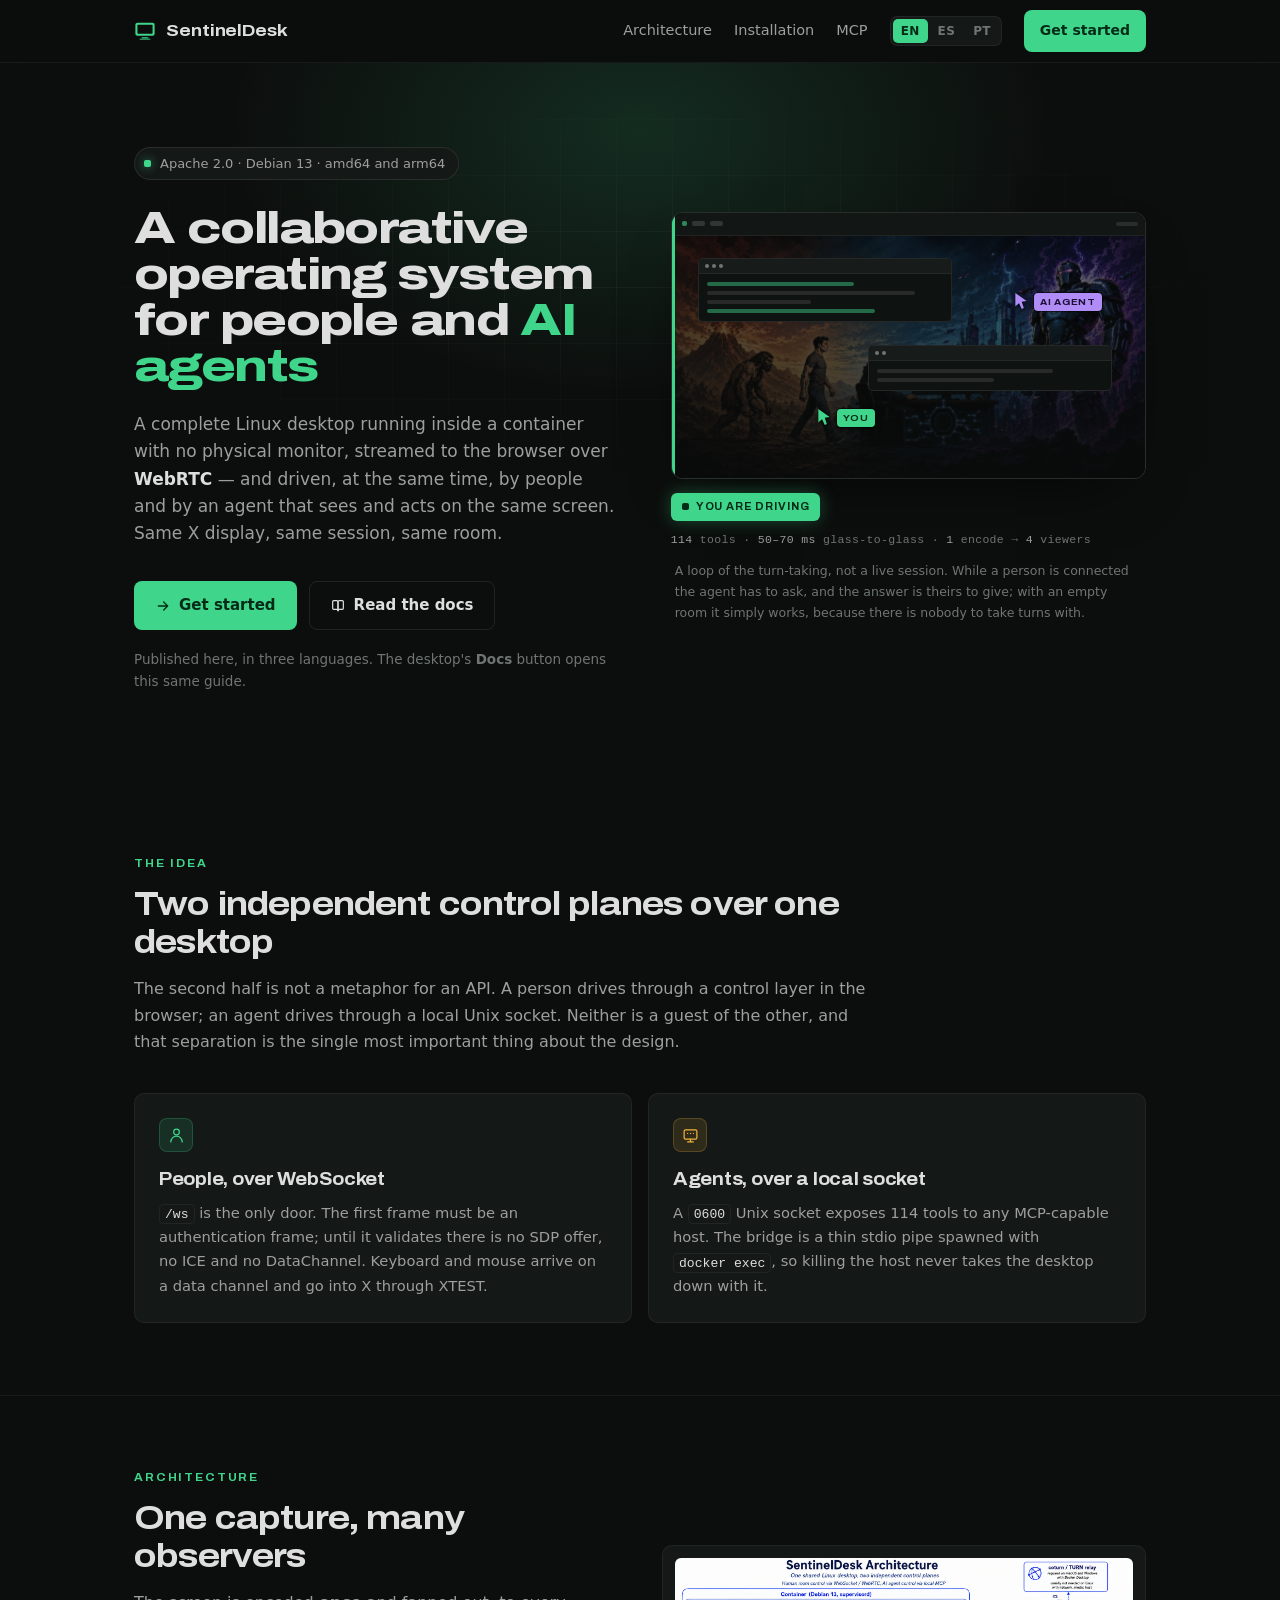
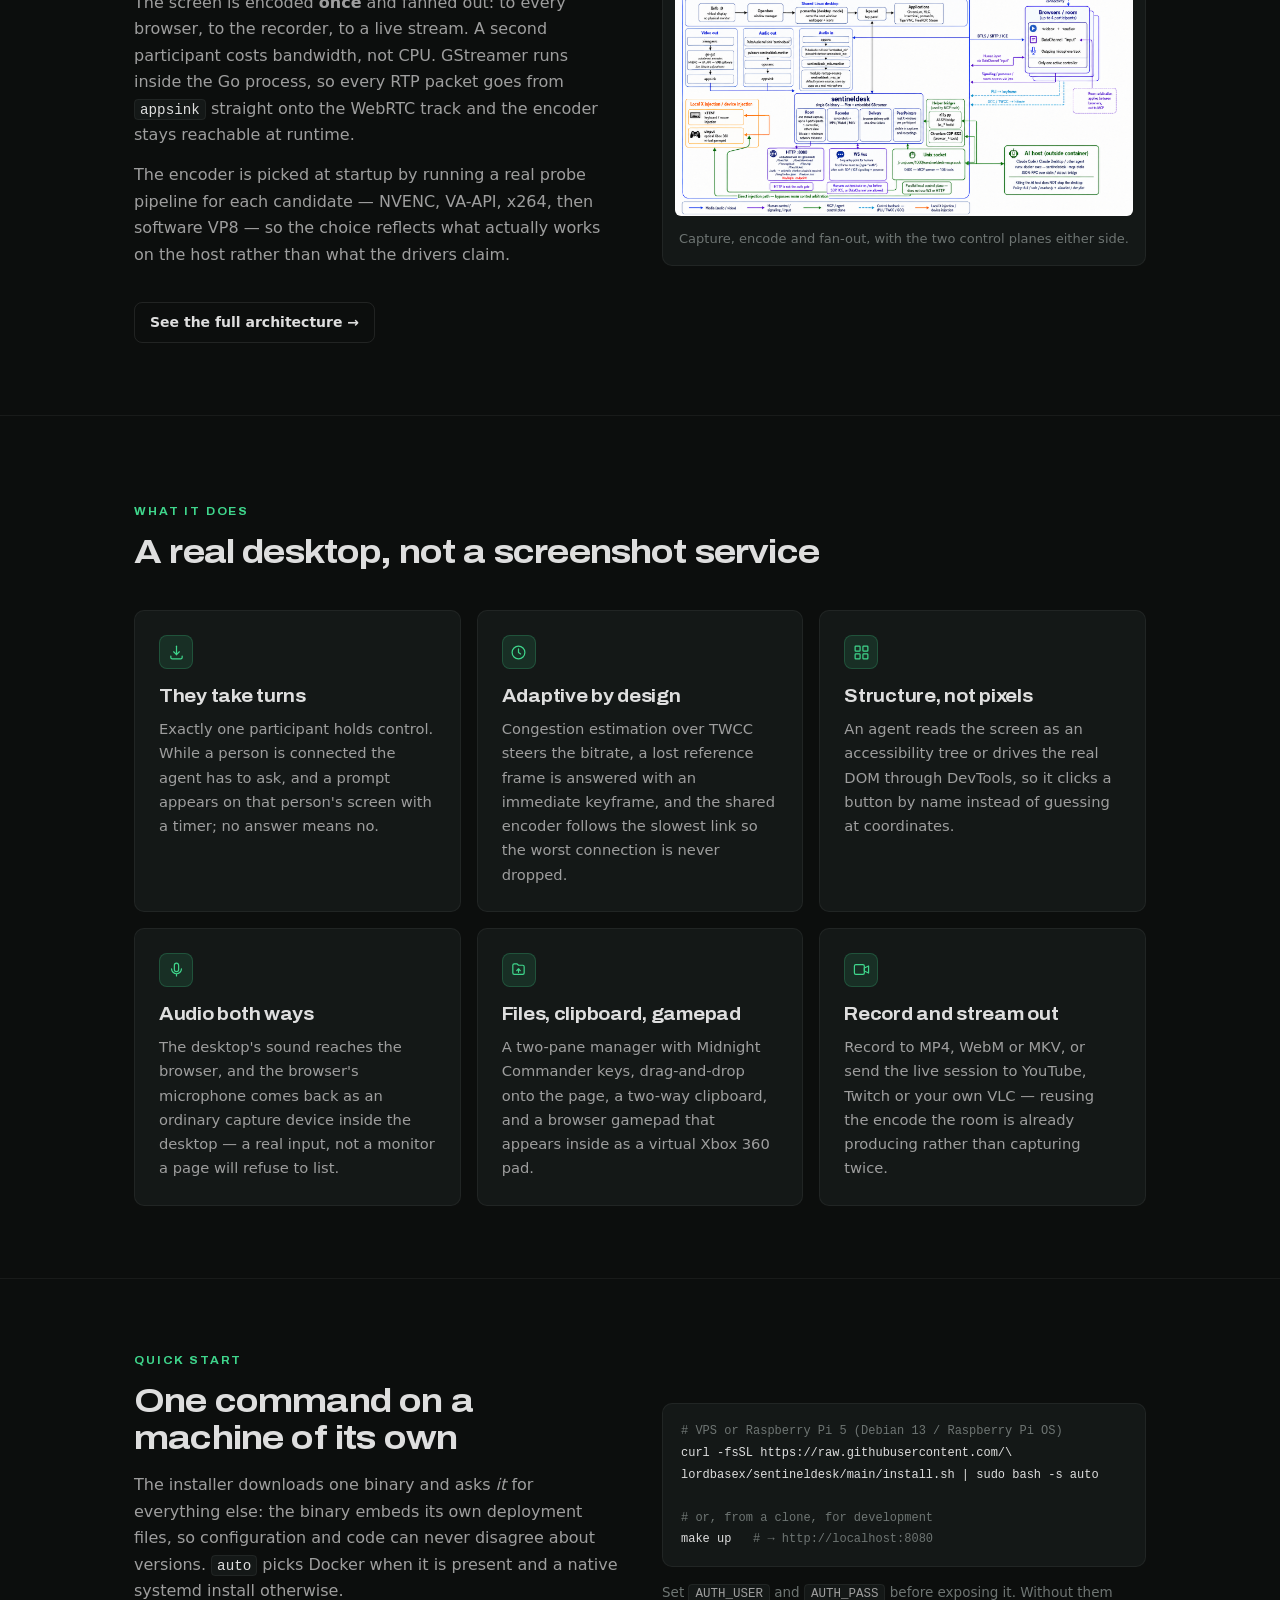
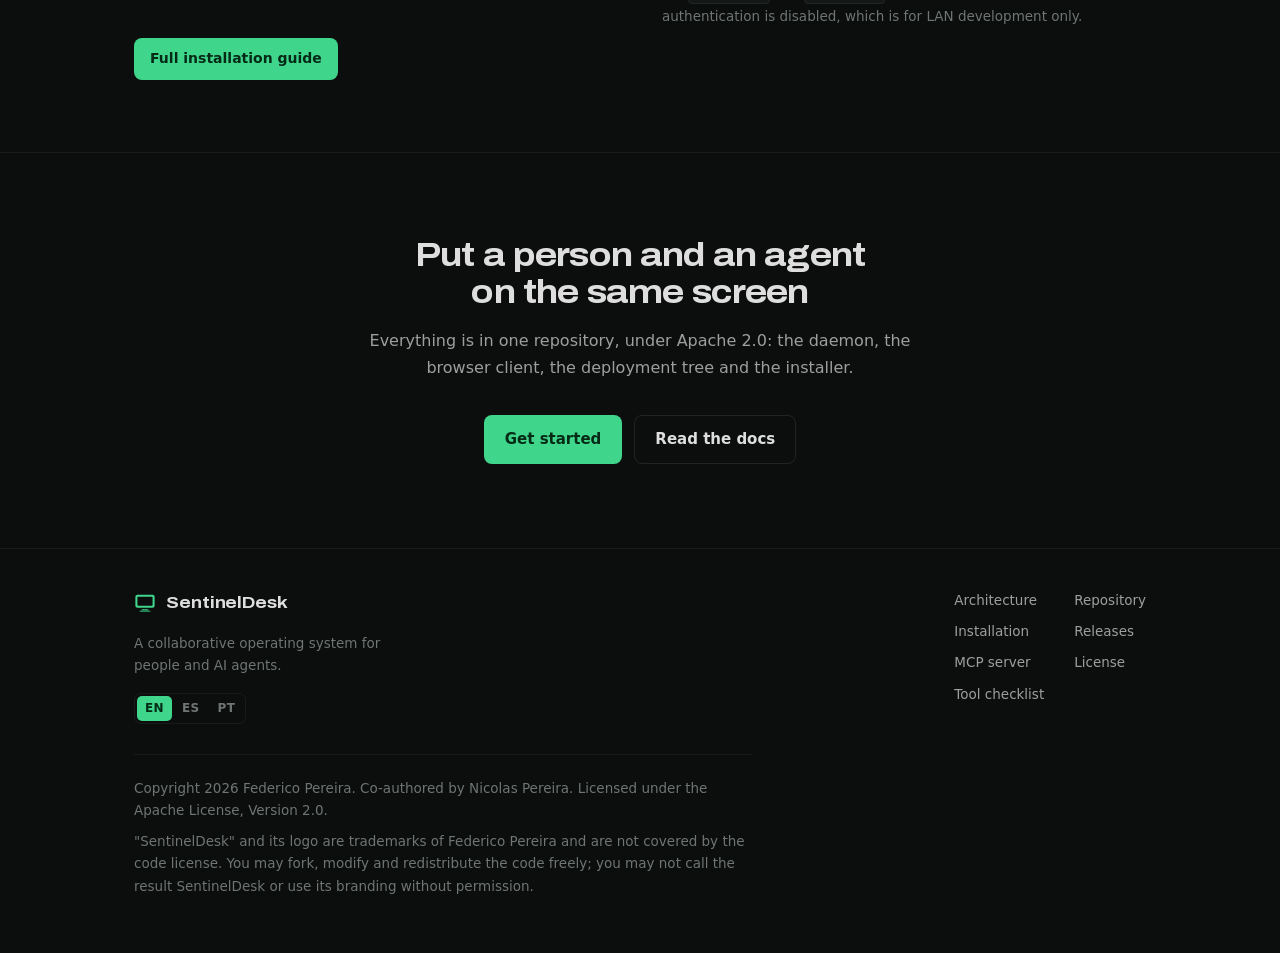
==== commit dd255098: "remove html docs local Co-authored-by: Nicolas Pereira <npereira@cnsoluciones.com>" ====
--- a/docs/index.html
+++ b/docs/index.html
@@ -96,7 +96,7 @@
           </svg>
           <span data-i18n="home.cta.start">Get started</span>
         </a>
-        <a class="btn btn-ghost" href="https://github.com/lordbasex/sentineldesk/blob/main/internal/webui/assets/index.html">
+        <a class="btn btn-ghost" href="guide/index.html">
           <svg viewBox="0 0 24 24" fill="none" stroke="currentColor" stroke-width="1.8" stroke-linecap="round" stroke-linejoin="round" aria-hidden="true">
             <path d="M4 5.5A1.5 1.5 0 015.5 4H10a2 2 0 012 2v13a2 2 0 00-2-2H5.5A1.5 1.5 0 014 15.5z"/>
             <path d="M20 5.5A1.5 1.5 0 0018.5 4H14a2 2 0 00-2 2v13a2 2 0 012-2h4.5a1.5 1.5 0 001.5-1.5z"/>
@@ -106,8 +106,8 @@
       </div>
 
       <p class="hero-note" data-i18n-html="home.note">
-        The desktop serves its own guide in three languages at <code>/docs/</code>, so that link
-        opens once your instance is running.
+        Published here, in three languages. The desktop's <strong>Docs</strong> button opens
+        this same guide.
       </p>
 
       </div>
@@ -368,7 +368,7 @@
       </p>
       <div class="cta">
         <a class="btn btn-primary" href="instalacion.html" data-i18n="home.final.cta1">Get started</a>
-        <a class="btn btn-ghost" href="https://github.com/lordbasex/sentineldesk/blob/main/internal/webui/assets/index.html" data-i18n="home.final.cta2">Read the docs</a>
+        <a class="btn btn-ghost" href="guide/index.html" data-i18n="home.final.cta2">Read the docs</a>
       </div>
     </div>
   </section>
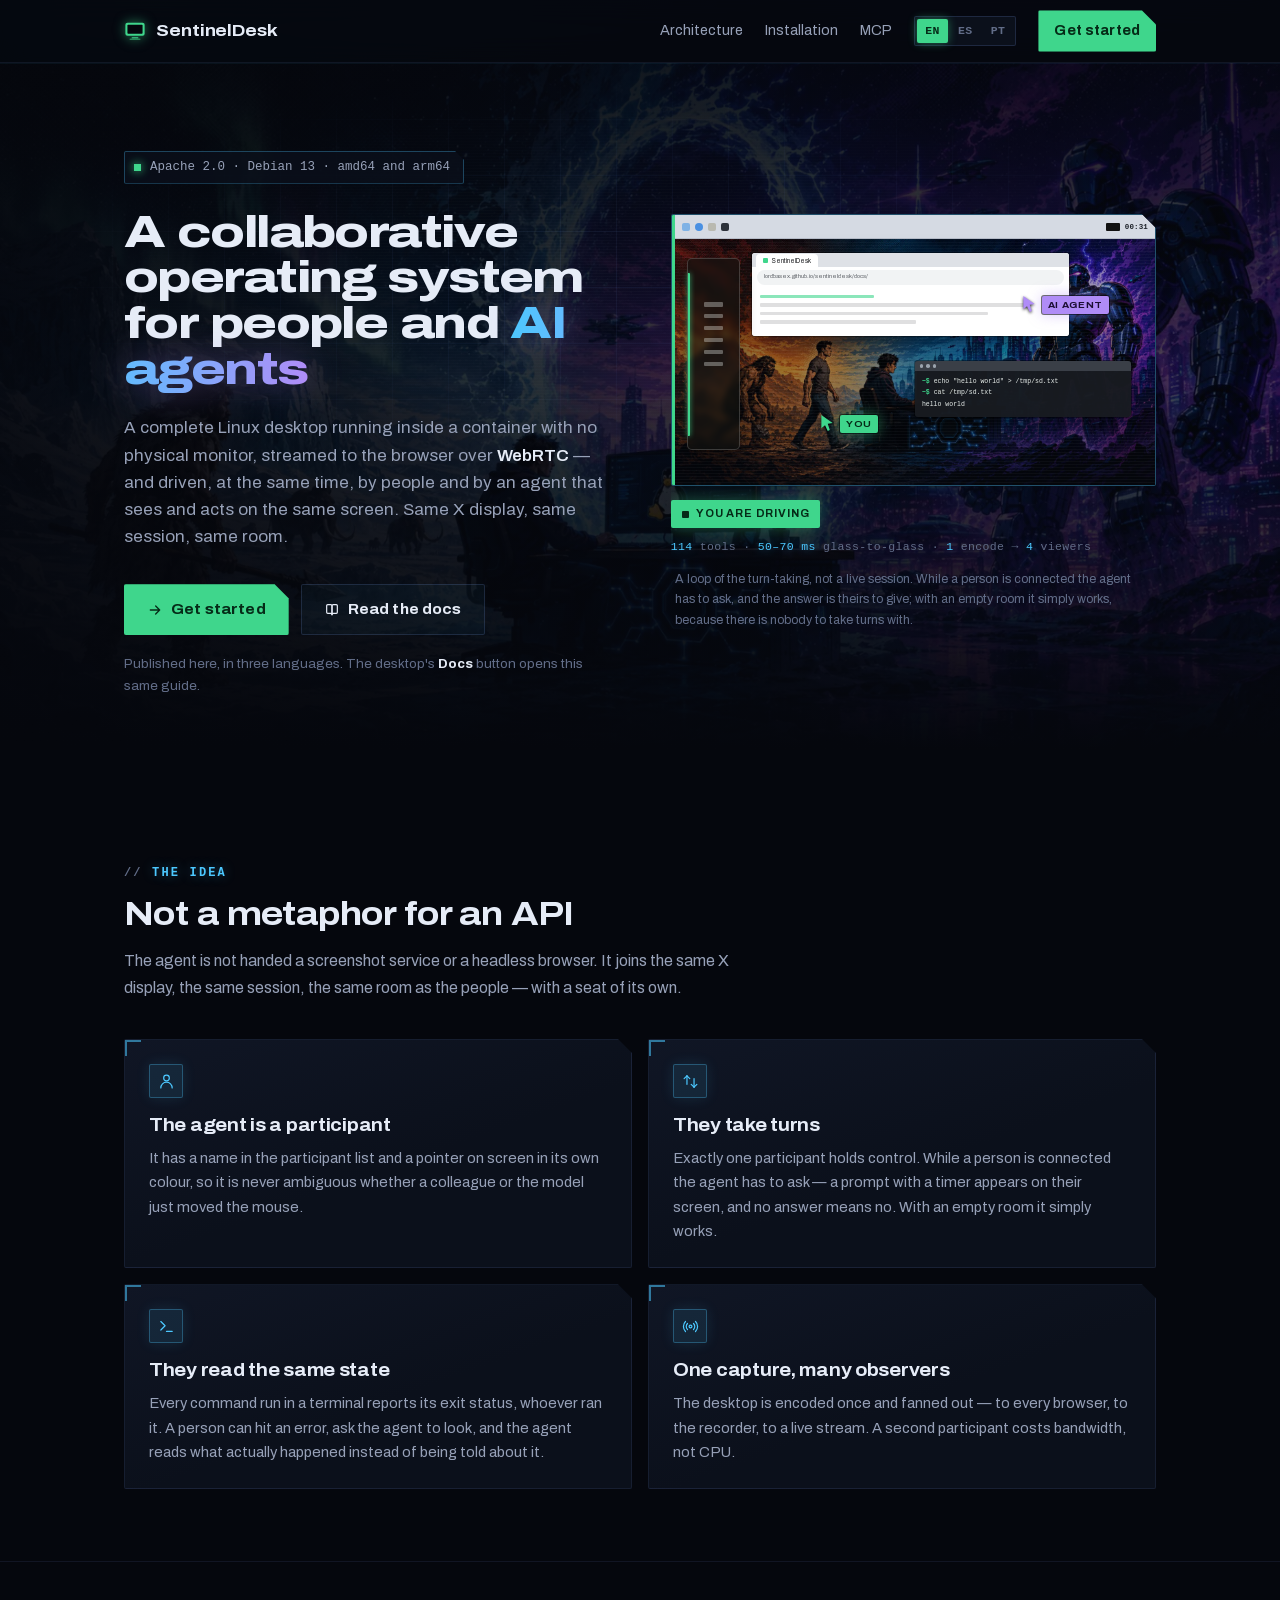
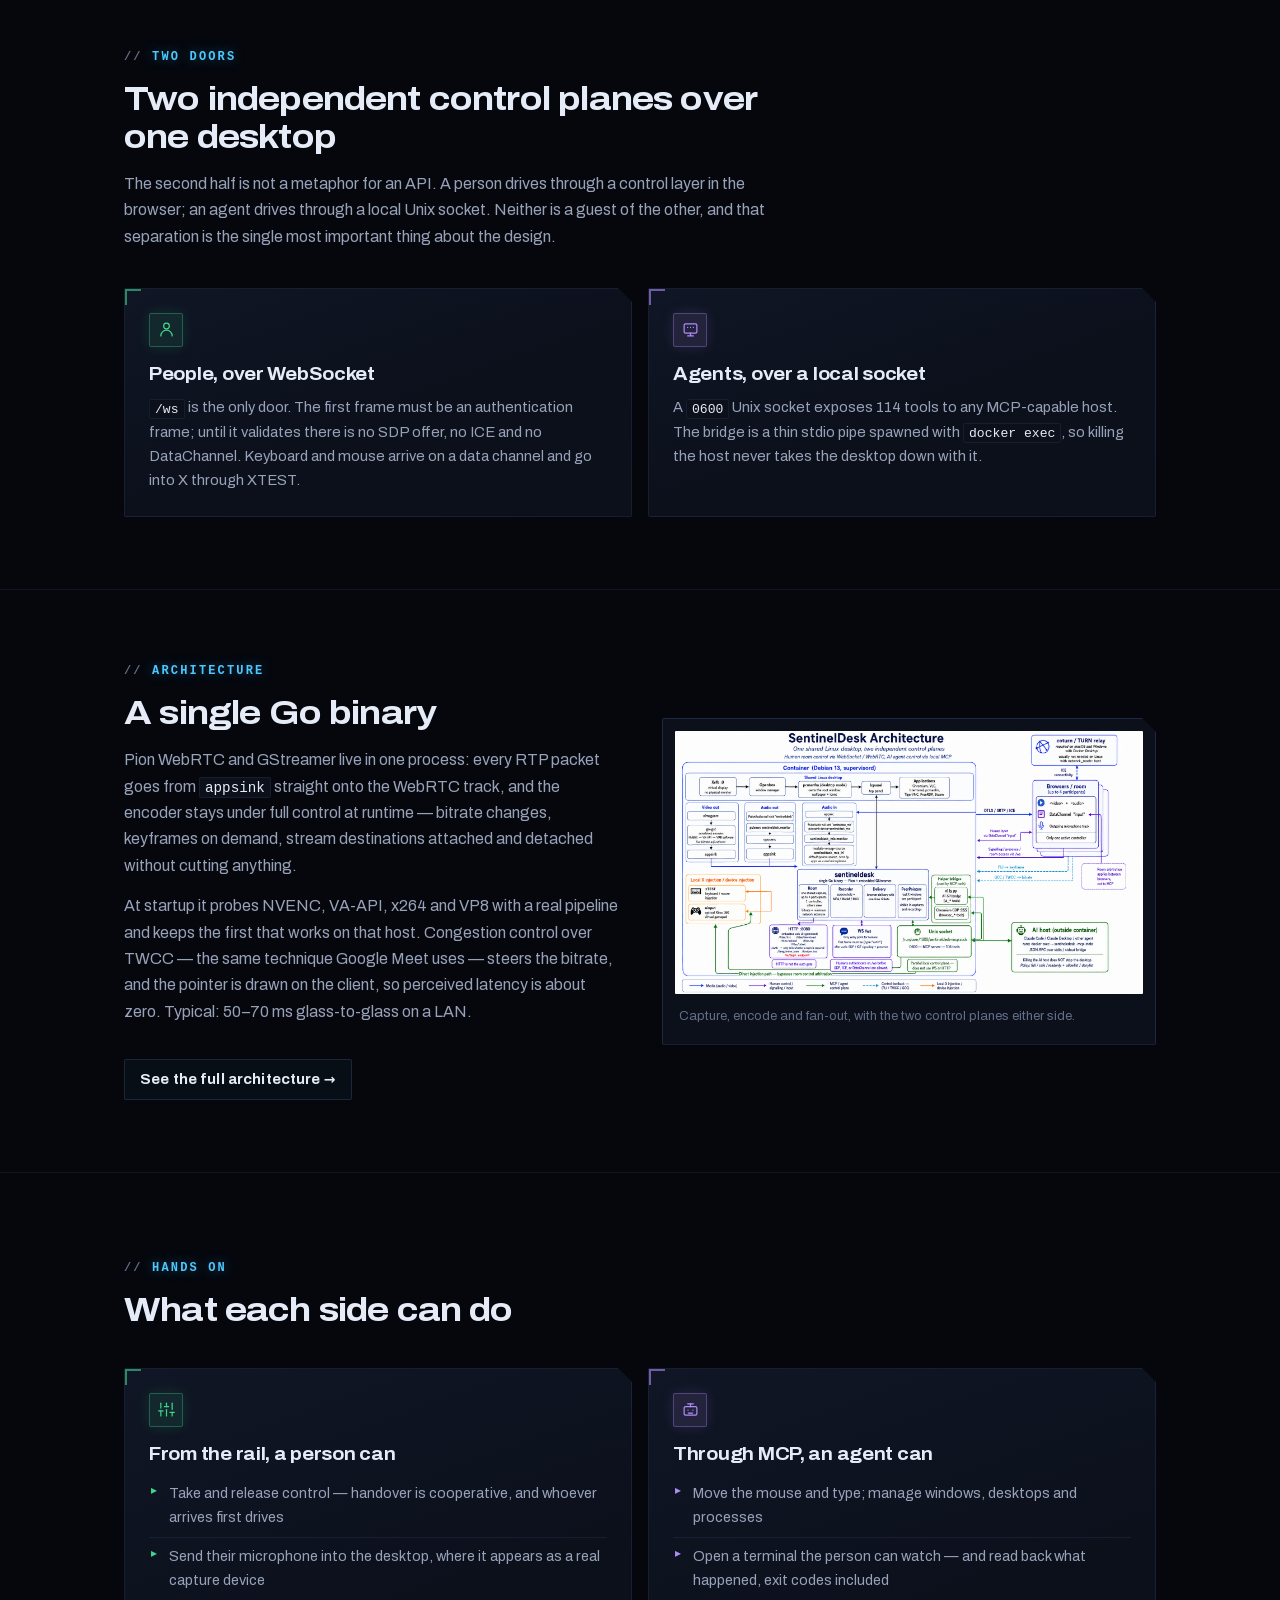
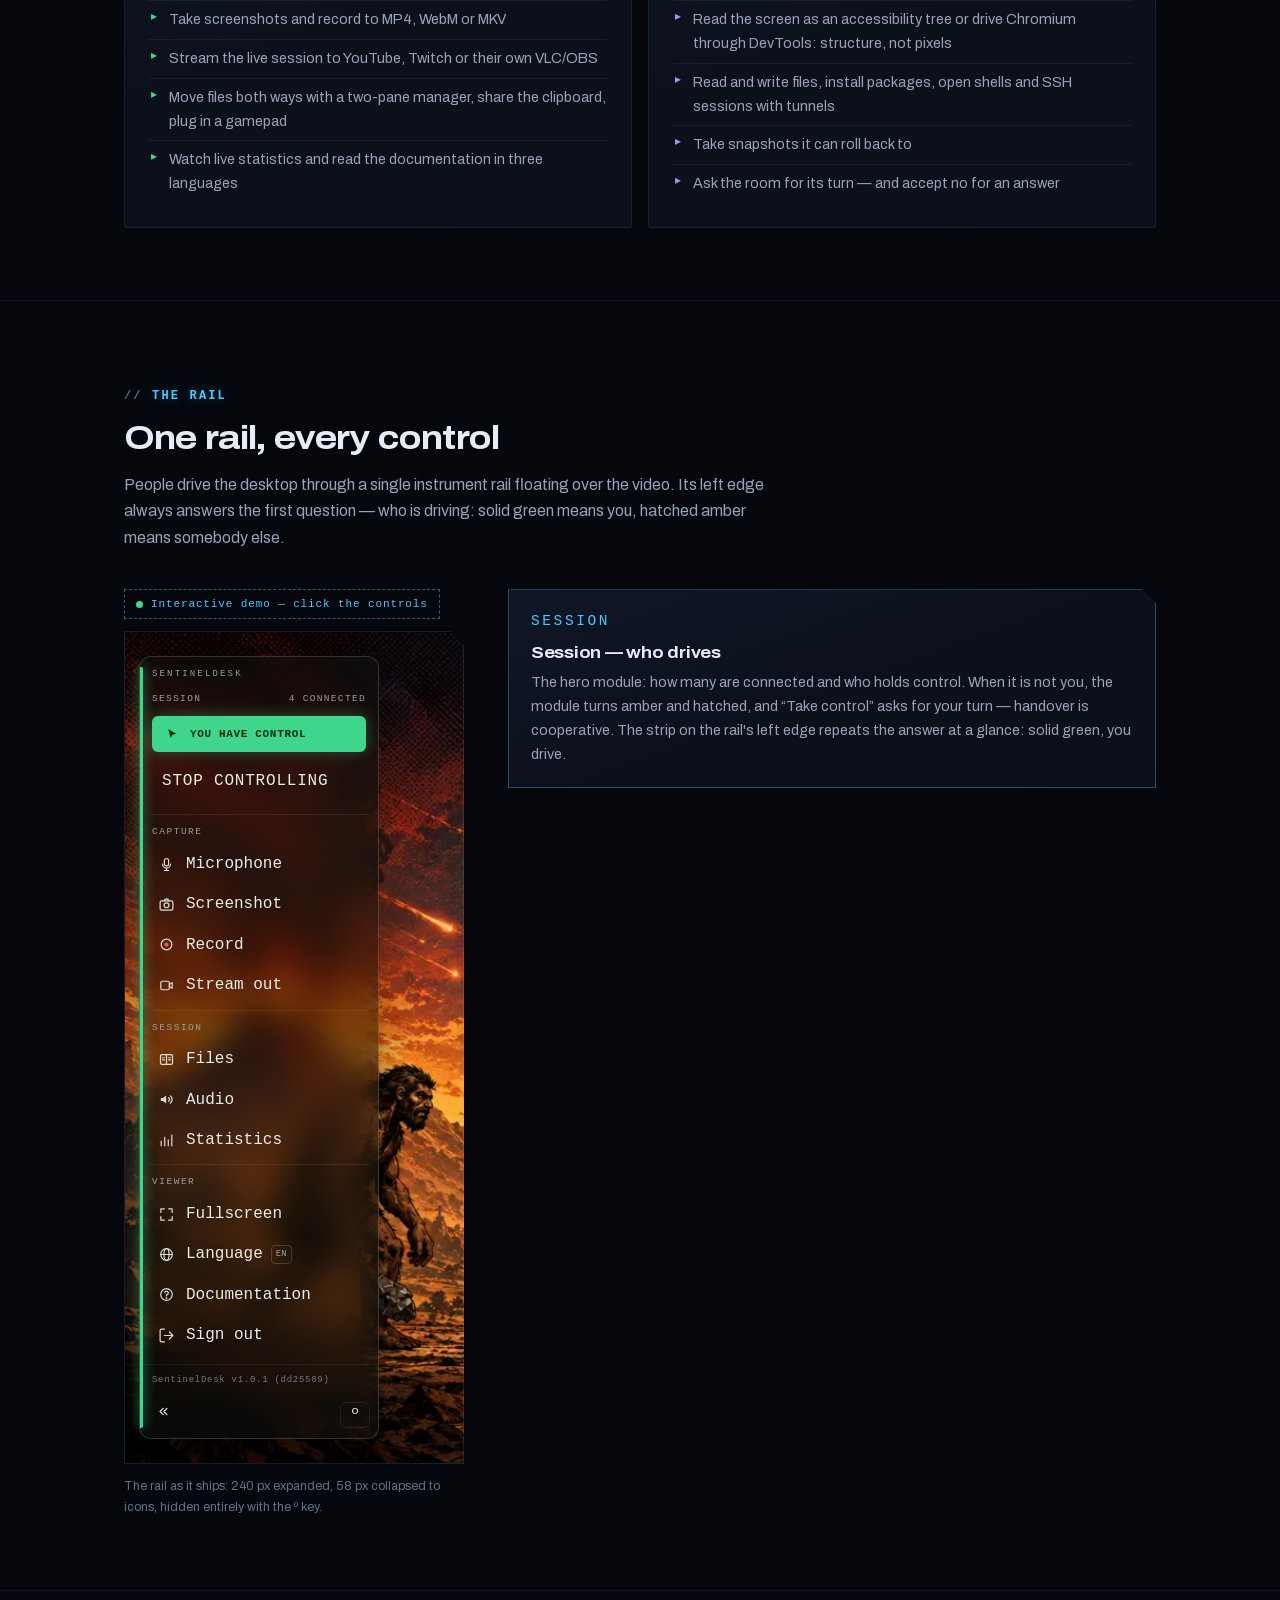
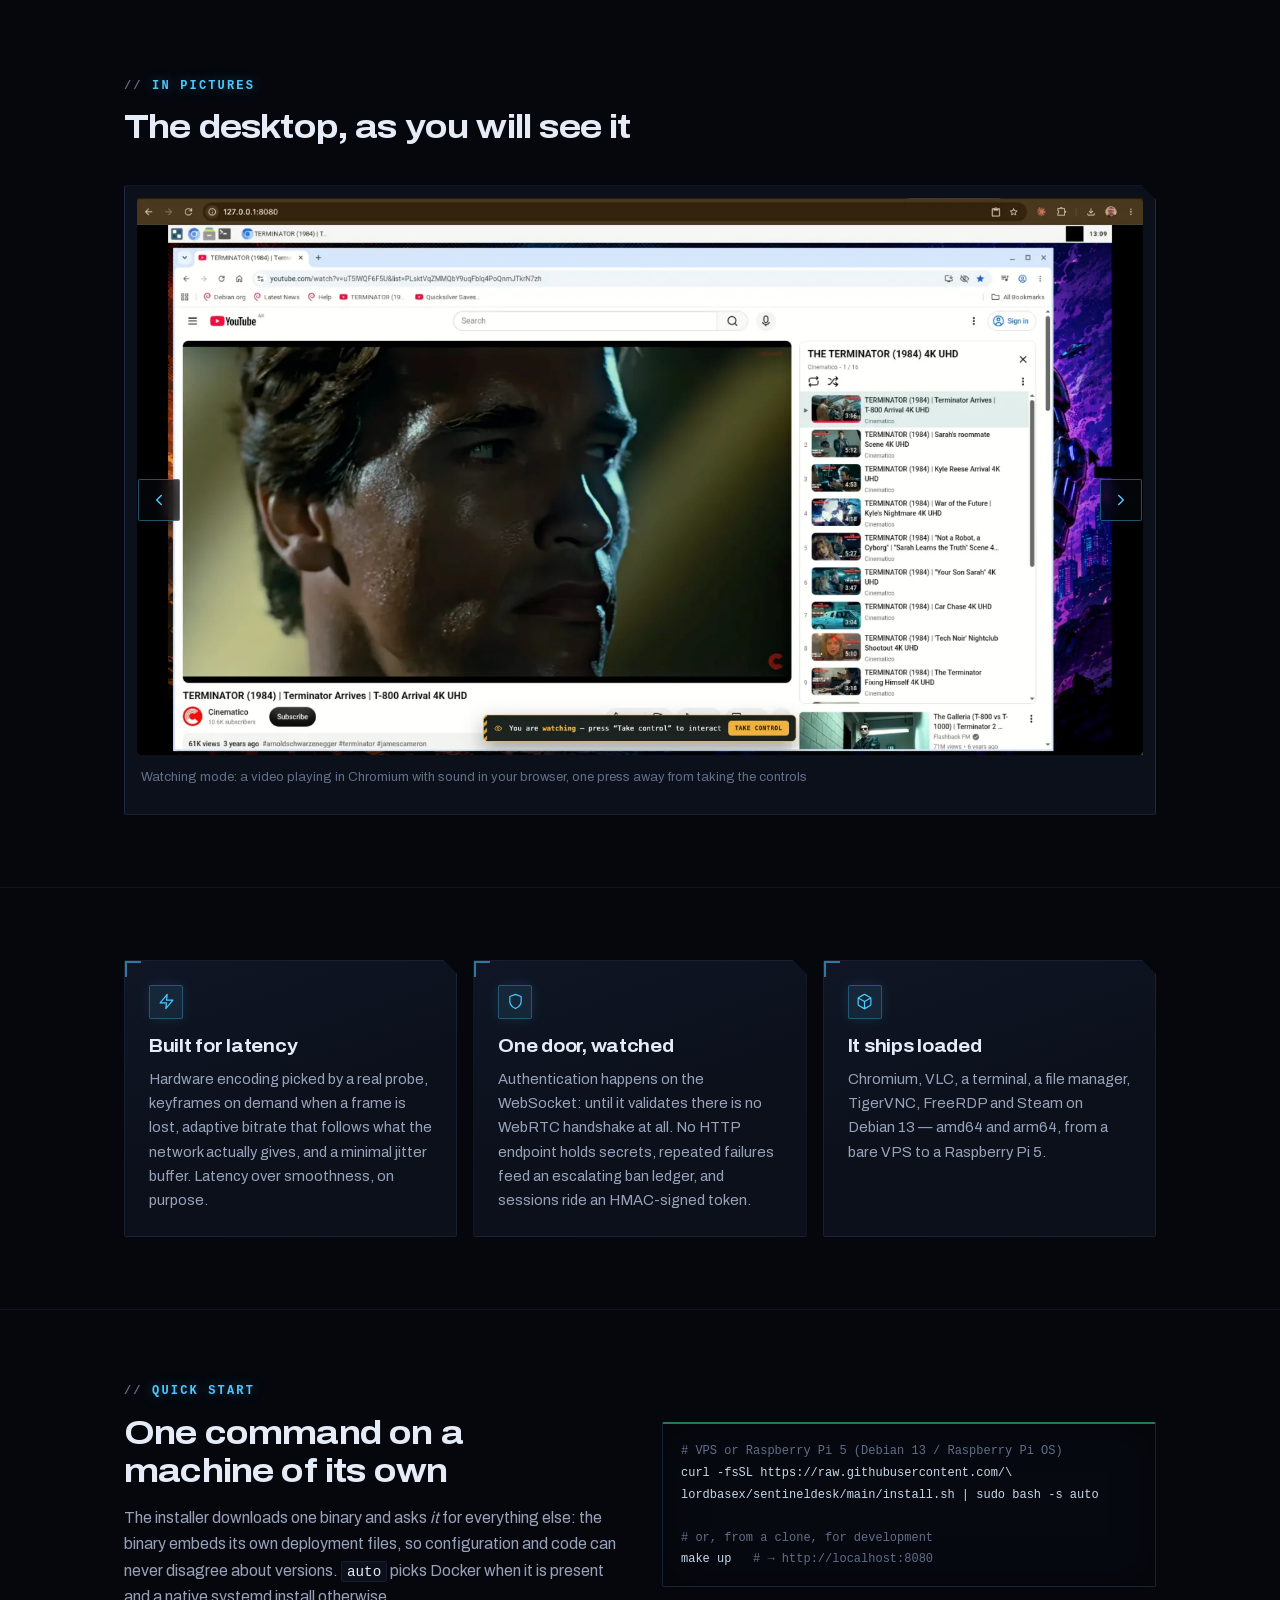
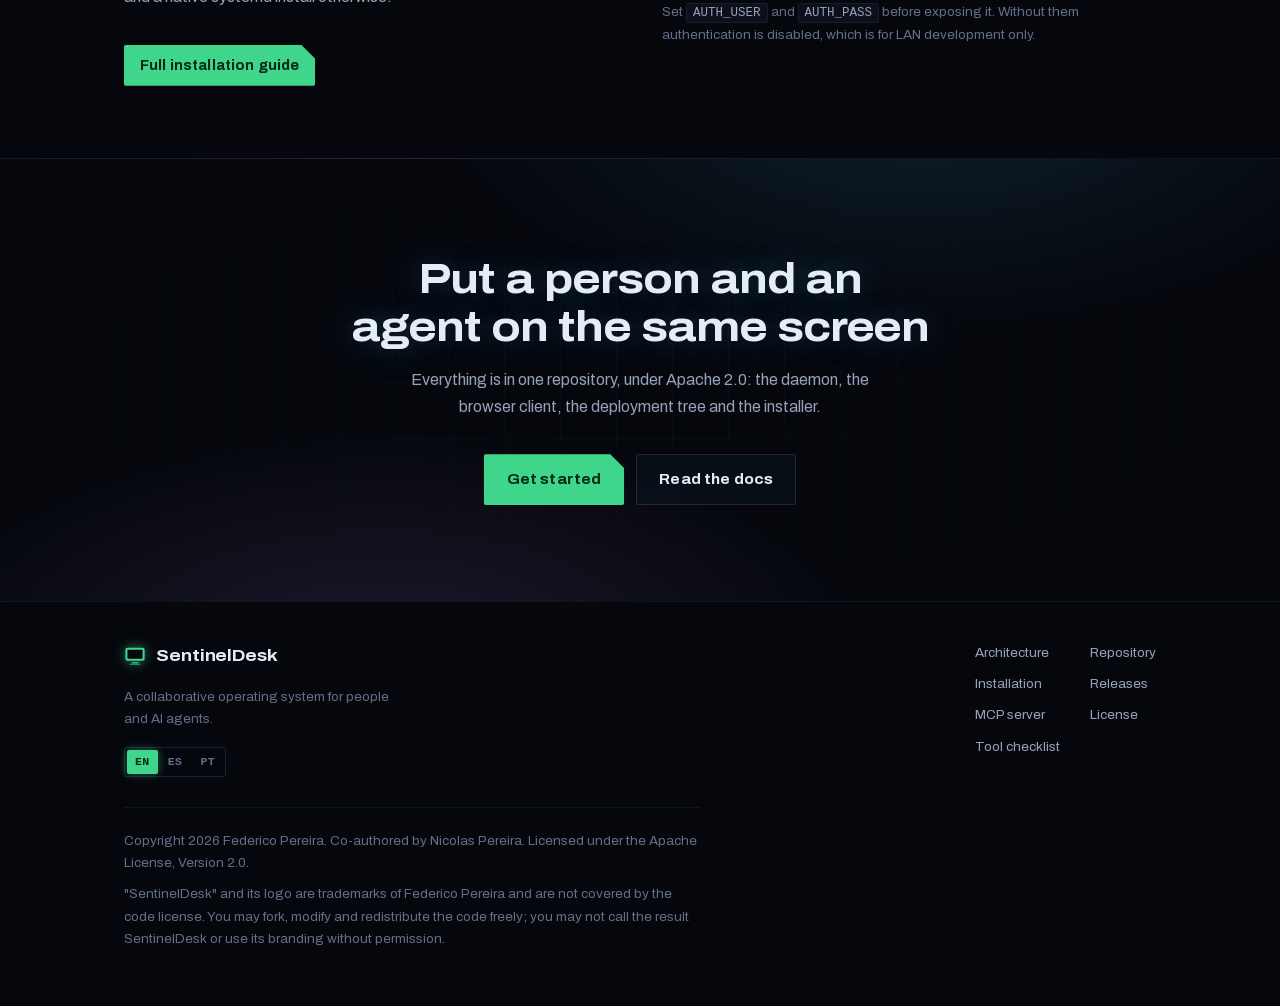
==== commit ccb56556: "feat: two image variants, an explicit control model, and a desktop worth sitting at Six pieces of wo" ====
--- a/docs/index.html
+++ b/docs/index.html
@@ -24,11 +24,15 @@
   prefix (/sentineldesk/), so an absolute "/docs/x.html" resolves against the
   domain root and 404s.
 
-  The prose lives in lang/*.json and is applied by i18n.js, the same mechanism
-  the desktop's own documentation uses. English is written into the markup as
-  well, deliberately: the page is readable before the script runs, and if the
-  script never runs at all a visitor still gets the whole site rather than a
-  skeleton of empty elements.
+  The prose lives in lang/*.json and is applied by i18n.js. English is written
+  into the markup as well, deliberately: the page is readable before the script
+  runs, and if the script never runs at all a visitor still gets the whole site
+  rather than a skeleton of empty elements.
+
+  The content follows the README's own argument, in its order: the idea (the
+  agent is a participant), the two doors, the single binary, what each side can
+  do, and the three properties that matter to whoever will run it (latency,
+  security, what ships inside).
 -->
 <html lang="en">
 <head>
@@ -113,29 +117,37 @@
       </div>
 
       <!-- The signature. The frame and the state bar are decorative in the
-           accessibility sense — an animation cannot be read aloud usefully, and
-           a screen reader hitting three chips that contradict each other over
-           sixteen seconds is worse than silence. The caption carries the whole
-           meaning in words instead, and it is translated like everything else. -->
+           accessibility sense — the caption carries the whole meaning in
+           words instead, and it is translated like everything else. -->
       <figure class="console">
         <div class="console-frame" aria-hidden="true">
           <div class="rail"></div>
           <div class="screen">
-            <div class="panel"><i></i><i></i><i></i><span class="spacer"></span><u></u></div>
+            <div class="panel">
+              <i class="a1"></i><i class="a2"></i><i class="a3"></i><i class="a4"></i>
+              <span class="spacer"></span><u class="tray"></u><b class="clock">00:31</b>
+            </div>
+            <div class="mrail" aria-hidden="true">
+              <i class="sig"></i>
+              <u class="chip"></u>
+              <u></u><u></u><u></u><u></u><u></u><u></u>
+            </div>
             <div class="win win-a">
-              <div class="win-bar"><i></i><i></i><i></i></div>
-              <div class="win-body">
-                <u class="on" style="width:62%"></u>
+              <div class="cbar"><span class="ctab"><i></i>SentinelDesk</span></div>
+              <div class="curl">lordbasex.github.io/sentineldesk/docs/</div>
+              <div class="cpage">
+                <u class="on" style="width:38%"></u>
                 <u style="width:88%"></u>
-                <u style="width:44%"></u>
-                <u class="on" style="width:71%"></u>
+                <u style="width:76%"></u>
+                <u style="width:52%"></u>
               </div>
             </div>
             <div class="win win-b">
-              <div class="win-bar"><i></i><i></i></div>
-              <div class="win-body">
-                <u style="width:78%"></u>
-                <u style="width:52%"></u>
+              <div class="tbar"><i></i><i></i><i></i></div>
+              <div class="tbody">
+                <span class="tl"><b>~$</b> echo "hello world" &gt; /tmp/sd.txt</span>
+                <span class="tl"><b>~$</b> cat /tmp/sd.txt</span>
+                <span class="tl">hello world</span>
               </div>
             </div>
             <span class="caret"></span>
@@ -170,11 +182,74 @@
     </div>
   </div>
 
+  <!-- ── the idea ────────────────────────────────────────────────────────── -->
+  <section>
+    <div class="wrap">
+      <div class="sec-head">
+        <p class="kicker" data-i18n="home.idea.kicker">The idea</p>
+        <h2 data-i18n="home.idea.h2">Not a metaphor for an API</h2>
+        <p data-i18n="home.idea.p">
+          The agent is not handed a screenshot service or a headless browser. It joins the
+          same X display, the same session, the same room as the people — with a seat of
+          its own.
+        </p>
+      </div>
+
+      <div class="grid c2">
+        <div class="card">
+          <div class="ic" aria-hidden="true">
+            <svg viewBox="0 0 24 24"><path d="M12 11a4 4 0 100-8 4 4 0 000 8z"/><path d="M4 21a8 8 0 0116 0"/></svg>
+          </div>
+          <h3 data-i18n="home.idea.c1.h3">The agent is a participant</h3>
+          <p data-i18n="home.idea.c1.p">
+            It has a name in the participant list and a pointer on screen in its own colour,
+            so it is never ambiguous whether a colleague or the model just moved the mouse.
+          </p>
+        </div>
+
+        <div class="card">
+          <div class="ic" aria-hidden="true">
+            <svg viewBox="0 0 24 24"><path d="M7 16V4"/><path d="M7 4L3 8"/><path d="M7 4l4 4"/><path d="M17 8v12"/><path d="M17 20l4-4"/><path d="M17 20l-4-4"/></svg>
+          </div>
+          <h3 data-i18n="home.idea.c2.h3">They take turns</h3>
+          <p data-i18n="home.idea.c2.p">
+            Exactly one participant holds control. While a person is connected the agent has
+            to ask — a prompt with a timer appears on their screen, and no answer means no.
+            With an empty room it simply works.
+          </p>
+        </div>
+
+        <div class="card">
+          <div class="ic" aria-hidden="true">
+            <svg viewBox="0 0 24 24"><path d="M4 17l6-6-6-6"/><path d="M12 19h8"/></svg>
+          </div>
+          <h3 data-i18n="home.idea.c3.h3">They read the same state</h3>
+          <p data-i18n="home.idea.c3.p">
+            Every command run in a terminal reports its exit status, whoever ran it. A person
+            can hit an error, ask the agent to look, and the agent reads what actually
+            happened instead of being told about it.
+          </p>
+        </div>
+
+        <div class="card">
+          <div class="ic" aria-hidden="true">
+            <svg viewBox="0 0 24 24"><circle cx="12" cy="12" r="2"/><path d="M16.24 7.76a6 6 0 010 8.49"/><path d="M7.76 16.24a6 6 0 010-8.49"/><path d="M19.07 4.93a10 10 0 010 14.14"/><path d="M4.93 19.07a10 10 0 010-14.14"/></svg>
+          </div>
+          <h3 data-i18n="home.idea.c4.h3">One capture, many observers</h3>
+          <p data-i18n="home.idea.c4.p">
+            The desktop is encoded once and fanned out — to every browser, to the recorder,
+            to a live stream. A second participant costs bandwidth, not CPU.
+          </p>
+        </div>
+      </div>
+    </div>
+  </section>
+
   <!-- ── the two control planes ──────────────────────────────────────────── -->
   <section>
     <div class="wrap">
       <div class="sec-head">
-        <p class="kicker" data-i18n="home.planes.kicker">The idea</p>
+        <p class="kicker" data-i18n="home.planes.kicker">Two doors</p>
         <h2 data-i18n="home.planes.h2">Two independent control planes over one desktop</h2>
         <p data-i18n="home.planes.p">
           The second half is not a metaphor for an API. A person drives through a control
@@ -185,7 +260,7 @@
       </div>
 
       <div class="grid c2">
-        <div class="card">
+        <div class="card you">
           <div class="ic" aria-hidden="true">
             <svg viewBox="0 0 24 24"><path d="M12 11a4 4 0 100-8 4 4 0 000 8z"/><path d="M4 21a8 8 0 0116 0"/></svg>
           </div>
@@ -218,17 +293,19 @@
       <div class="split">
         <div>
           <p class="kicker" data-i18n="home.arch.kicker">Architecture</p>
-          <h2 data-i18n="home.arch.h2">One capture, many observers</h2>
+          <h2 data-i18n="home.arch.h2">A single Go binary</h2>
           <p style="margin-top:14px" data-i18n-html="home.arch.p1">
-            The screen is encoded <strong>once</strong> and fanned out: to every browser, to the
-            recorder, to a live stream. A second participant costs bandwidth, not CPU. GStreamer
-            runs inside the Go process, so every RTP packet goes from <code>appsink</code> straight
-            onto the WebRTC track and the encoder stays reachable at runtime.
+            Pion WebRTC and GStreamer live in one process: every RTP packet goes from
+            <code>appsink</code> straight onto the WebRTC track, and the encoder stays under
+            full control at runtime — bitrate changes, keyframes on demand, stream
+            destinations attached and detached without cutting anything.
           </p>
           <p style="margin-top:14px" data-i18n="home.arch.p2">
-            The encoder is picked at startup by running a real probe pipeline for each candidate —
-            NVENC, VA-API, x264, then software VP8 — so the choice reflects what actually works on
-            the host rather than what the drivers claim.
+            At startup it probes NVENC, VA-API, x264 and VP8 with a real pipeline and keeps
+            the first that works on that host. Congestion control over TWCC — the same
+            technique Google Meet uses — steers the bitrate, and the pointer is drawn on the
+            client, so perceived latency is about zero. Typical: 50–70 ms glass-to-glass on
+            a LAN.
           </p>
           <div class="cta">
             <a class="btn btn-ghost btn-sm" href="arquitectura.html" data-i18n="home.arch.link">See the full architecture →</a>
@@ -244,80 +321,328 @@
     </div>
   </section>
 
-  <!-- ── capabilities ────────────────────────────────────────────────────── -->
+  <!-- ── what each side can do ───────────────────────────────────────────── -->
   <section>
     <div class="wrap">
       <div class="sec-head">
-        <p class="kicker" data-i18n="home.cap.kicker">What it does</p>
-        <h2 data-i18n="home.cap.h2">A real desktop, not a screenshot service</h2>
-      </div>
-
+        <p class="kicker" data-i18n="home.sides.kicker">Hands on</p>
+        <h2 data-i18n="home.sides.h2">What each side can do</h2>
+      </div>
+
+      <div class="grid c2">
+        <div class="card you">
+          <div class="ic" aria-hidden="true">
+            <svg viewBox="0 0 24 24"><path d="M4 21v-7"/><path d="M4 10V3"/><path d="M12 21v-9"/><path d="M12 8V3"/><path d="M20 21v-5"/><path d="M20 12V3"/><path d="M1 14h6"/><path d="M9 8h6"/><path d="M17 16h6"/></svg>
+          </div>
+          <h3 data-i18n="home.side.you.h3">From the rail, a person can</h3>
+          <ul class="feats">
+            <li data-i18n="home.side.you.li1">Take and release control — handover is cooperative, and whoever arrives first drives</li>
+            <li data-i18n="home.side.you.li2">Send their microphone into the desktop, where it appears as a real capture device</li>
+            <li data-i18n="home.side.you.li3">Take screenshots and record to MP4, WebM or MKV</li>
+            <li data-i18n="home.side.you.li4">Stream the live session to YouTube, Twitch or their own VLC/OBS</li>
+            <li data-i18n="home.side.you.li5">Move files both ways with a two-pane manager, share the clipboard, plug in a gamepad</li>
+            <li data-i18n="home.side.you.li6">Watch live statistics and read the documentation in three languages</li>
+          </ul>
+        </div>
+
+        <div class="card watch">
+          <div class="ic" aria-hidden="true">
+            <svg viewBox="0 0 24 24"><rect x="3" y="8" width="18" height="12" rx="2"/><path d="M12 8V4"/><path d="M8 4h8"/><path d="M8.5 13h.01"/><path d="M15.5 13h.01"/><path d="M9 17h6"/></svg>
+          </div>
+          <h3 data-i18n="home.side.agent.h3">Through MCP, an agent can</h3>
+          <ul class="feats">
+            <li data-i18n="home.side.agent.li1">Move the mouse and type; manage windows, desktops and processes</li>
+            <li data-i18n="home.side.agent.li2">Open a terminal the person can watch — and read back what happened, exit codes included</li>
+            <li data-i18n="home.side.agent.li3">Read the screen as an accessibility tree or drive Chromium through DevTools: structure, not pixels</li>
+            <li data-i18n="home.side.agent.li4">Read and write files, install packages, open shells and SSH sessions with tunnels</li>
+            <li data-i18n="home.side.agent.li5">Take snapshots it can roll back to</li>
+            <li data-i18n="home.side.agent.li6">Ask the room for its turn — and accept no for an answer</li>
+          </ul>
+        </div>
+      </div>
+    </div>
+  </section>
+
+  <!-- ── the rail, control by control — a working simulation ─────────────── -->
+  <section>
+    <div class="wrap">
+      <div class="sec-head">
+        <p class="kicker" data-i18n="home.rail.kicker">The rail</p>
+        <h2 data-i18n="home.rail.h2">One rail, every control</h2>
+        <p data-i18n="home.rail.p">
+          People drive the desktop through a single instrument rail floating over the
+          video. Its left edge always answers the first question — who is driving:
+          solid green means you, hatched amber means somebody else.
+        </p>
+      </div>
+
+      <div class="rlx-wrap">
+        <div>
+          <p class="rlx-demo-tag"><span class="rlx-dot"></span><span data-i18n="home.rail.demo">Interactive demo — click the controls</span></p>
+          <div class="rlx-scene" id="rlx-scene" data-p="you">
+            <div class="rlx-rail" id="rlx-rail" data-c="0" data-h="0" data-p="you">
+              <span class="rlx-strip rlx-strip-you"></span>
+              <span class="rlx-strip rlx-strip-other"></span>
+              <div class="rlx-head"><span class="rlx-hx">SENTINELDESK</span><span class="rlx-hc">SD</span></div>
+              <div class="rlx-mod" data-k="a1">
+                <div class="rlx-cap"><span data-i18n="home.rail.l.session">Session</span><span class="rlx-count" data-i18n="home.rail.count">4 connected</span></div>
+                <div class="rlx-only-you">
+                  <div class="rlx-you"><span class="rlx-ic"><svg width="14" height="14" viewBox="0 0 24 24"><path d="M5.5 3.5l13.5 8-6 1.6-3.4 5.4z" fill="currentColor"/></svg></span><span data-i18n="home.rail.l.youHave">You have control</span></div>
+                  <button type="button" class="rlx-release" id="rlx-release" data-i18n="home.rail.l.release" data-i18n-title="home.rail.l.releaseHint" title="go back to watching">Stop controlling</button>
+                </div>
+                <div class="rlx-only-other">
+                  <div class="rlx-other"><span class="rlx-ic"><svg width="15" height="15" viewBox="0 0 24 24" fill="none" stroke="currentColor" stroke-width="1.8" stroke-linecap="round" stroke-linejoin="round"><path d="M2.5 12S6 5.6 12 5.6 21.5 12 21.5 12 18 18.4 12 18.4 2.5 12 2.5 12z"/><circle cx="12" cy="12" r="2.7"/></svg></span><span data-i18n="home.rail.l.otherHas">AI agent has control</span></div>
+                  <button type="button" class="rlx-take" id="rlx-take" data-i18n="home.rail.l.take">Take control</button>
+                </div>
+              </div>
+              <div class="rlx-div"></div>
+              <div class="rlx-g" data-i18n="home.rail.l.gcap">Capture</div>
+              <div class="rlx-rows">
+                <button type="button" class="rlx-row" id="rlx-mic" data-k="a2"><span class="rlx-ic"><svg width="17" height="17" viewBox="0 0 24 24" fill="none" stroke="currentColor" stroke-width="1.7" stroke-linecap="round" stroke-linejoin="round"><rect x="9" y="3.5" width="6" height="10.5" rx="3"/><path d="M6.5 11.5a5.5 5.5 0 0 0 11 0"/><path d="M12 17v3.5M9 20.5h6"/></svg></span><span class="rlx-lab" data-i18n="home.rail.l.mic">Microphone</span><span class="rlx-live" data-i18n="home.rail.l.live">LIVE</span></button>
+                <button type="button" class="rlx-row" id="rlx-shot" data-k="a3"><span class="rlx-ic"><svg width="17" height="17" viewBox="0 0 24 24" fill="none" stroke="currentColor" stroke-width="1.7" stroke-linecap="round" stroke-linejoin="round"><rect x="3" y="7" width="18" height="13" rx="2"/><path d="M8.5 7l1.6-2.5h3.8L15.5 7"/><circle cx="12" cy="13.2" r="3.4"/></svg></span><span class="rlx-lab" data-i18n="home.rail.l.shot">Screenshot</span></button>
+                <button type="button" class="rlx-row" id="rlx-rec" data-k="a4"><span class="rlx-ic"><svg width="17" height="17" viewBox="0 0 24 24" fill="none" stroke="currentColor" stroke-width="1.7"><circle class="ring" cx="12" cy="12" r="7.5"/><circle class="dot-in" cx="12" cy="12" r="3" fill="#FF5D55" stroke="none"/><rect class="stop-in" x="8.8" y="8.8" width="6.4" height="6.4" rx="1"/></svg></span><span class="rlx-lab" data-i18n="home.rail.l.rec">Record</span><span class="rlx-rectime" id="rlx-rectime">0:00</span></button>
+                <button type="button" class="rlx-row" id="rlx-rtmp" data-k="a12"><span class="rlx-ic"><svg width="17" height="17" viewBox="0 0 24 24" fill="none" stroke="currentColor" stroke-width="1.7" stroke-linecap="round" stroke-linejoin="round"><path d="M4 8.5a2.5 2.5 0 0 1 2.5-2.5h7A2.5 2.5 0 0 1 16 8.5v7a2.5 2.5 0 0 1-2.5 2.5h-7A2.5 2.5 0 0 1 4 15.5z"/><path d="M16 10.5l4-2.5v8l-4-2.5z"/></svg></span><span class="rlx-lab" data-i18n="home.rail.l.stream">Stream out</span><span class="rlx-live" id="rlx-rtmp-live" data-i18n="home.rail.l.live">LIVE</span></button>
+              </div>
+              <div class="rlx-div"></div>
+              <div class="rlx-g" data-i18n="home.rail.l.gses">Session</div>
+              <div class="rlx-rows">
+                <button type="button" class="rlx-row" id="rlx-files" data-k="a5"><span class="rlx-ic"><svg width="17" height="17" viewBox="0 0 24 24" fill="none" stroke="currentColor" stroke-width="1.7" stroke-linecap="round"><rect x="3.5" y="5" width="17" height="14" rx="2"/><path d="M12 5v14"/><path d="M6.5 9.5h2.5M6.5 12.5h2.5M15 9.5h2.5M15 12.5h2.5"/></svg></span><span class="rlx-lab" data-i18n="home.rail.l.files">Files</span></button>
+                <button type="button" class="rlx-row" id="rlx-audio" data-k="a6"><span class="rlx-ic"><svg width="17" height="17" viewBox="0 0 24 24" fill="none" stroke="currentColor" stroke-width="1.7" stroke-linecap="round" stroke-linejoin="round"><path d="M4 10v4h3l4.5 3.8V6.2L7 10z" fill="currentColor" stroke="none"/><path d="M15 9.3a4 4 0 0 1 0 5.4"/><path d="M17.6 6.8a8 8 0 0 1 0 10.4"/></svg></span><span class="rlx-lab" data-i18n="home.rail.l.audio">Audio</span></button>
+                <button type="button" class="rlx-row" id="rlx-stats" data-k="a7"><span class="rlx-ic"><svg width="17" height="17" viewBox="0 0 24 24" fill="none" stroke="currentColor" stroke-width="1.7" stroke-linecap="round"><path d="M4.5 19.5V13M9.5 19.5V7.5M14.5 19.5V11M19.5 19.5V4.5"/></svg></span><span class="rlx-lab" data-i18n="home.rail.l.stats">Statistics</span></button>
+              </div>
+              <div class="rlx-div"></div>
+              <div class="rlx-g" data-i18n="home.rail.l.gview">Viewer</div>
+              <div class="rlx-rows">
+                <button type="button" class="rlx-row" id="rlx-full" data-k="a8"><span class="rlx-ic"><svg width="17" height="17" viewBox="0 0 24 24" fill="none" stroke="currentColor" stroke-width="1.7" stroke-linecap="round" stroke-linejoin="round"><path d="M4 9V4h5M20 9V4h-5M4 15v5h5M20 15v5h-5"/></svg></span><span class="rlx-lab" data-i18n="home.rail.l.full">Fullscreen</span></button>
+                <button type="button" class="rlx-row" id="rlx-lang" data-k="a9"><span class="rlx-ic"><svg width="17" height="17" viewBox="0 0 24 24" fill="none" stroke="currentColor" stroke-width="1.7" stroke-linecap="round"><circle cx="12" cy="12" r="8.2"/><ellipse cx="12" cy="12" rx="3.6" ry="8.2"/><path d="M4 12h16"/></svg></span><span class="rlx-lab" data-i18n="home.rail.l.lang">Language</span><span class="rlx-chip" id="rlx-langchip">EN</span></button>
+                <button type="button" class="rlx-row" id="rlx-help" data-k="a13">
+                  <span class="rlx-ic"><svg width="17" height="17" viewBox="0 0 24 24" fill="none" stroke="currentColor" stroke-width="1.7" stroke-linecap="round" stroke-linejoin="round"><circle cx="12" cy="12" r="8.2"/><path d="M9.6 9.4a2.5 2.5 0 1 1 3.2 2.8c-.6.3-.8.8-.8 1.4v.5"/><path d="M12 17.1v.1" stroke-width="2.4"/></svg></span>
+                  <span class="rlx-lab" data-i18n="home.rail.l.docs">Documentation</span>
+                </button>
+                <button type="button" class="rlx-row" id="rlx-out" data-k="a10"><span class="rlx-ic"><svg width="17" height="17" viewBox="0 0 24 24" fill="none" stroke="currentColor" stroke-width="1.7" stroke-linecap="round" stroke-linejoin="round"><path d="M9 21H5a2 2 0 0 1-2-2V5a2 2 0 0 1 2-2h4"/><path d="M16 17l5-5-5-5M21 12H9"/></svg></span><span class="rlx-lab" data-i18n="home.rail.l.out">Sign out</span></button>
+              </div>
+              <div class="rlx-about">SentinelDesk v1.0.1 (dd25509)</div>
+              <div class="rlx-foot" data-k="a11">
+                <button type="button" class="rlx-fbtn" id="rlx-collapse" data-k="a11" aria-label="Collapse">
+                  <span class="rlx-cvl"><svg width="15" height="15" viewBox="0 0 24 24" fill="none" stroke="currentColor" stroke-width="1.8" stroke-linecap="round" stroke-linejoin="round"><path d="M11.5 7l-5 5 5 5M17.5 7l-5 5 5 5"/></svg></span>
+                  <span class="rlx-cvr"><svg width="15" height="15" viewBox="0 0 24 24" fill="none" stroke="currentColor" stroke-width="1.8" stroke-linecap="round" stroke-linejoin="round"><path d="M6.5 7l5 5-5 5M12.5 7l5 5-5 5"/></svg></span>
+                </button>
+                <button type="button" class="rlx-fbtn" id="rlx-hide" data-k="a11" aria-label="Hide (º)">º</button>
+              </div>
+            </div>
+            <button type="button" class="rlx-handle" id="rlx-handle" hidden><span>º</span><svg width="12" height="12" viewBox="0 0 24 24" fill="none" stroke="currentColor" stroke-width="2" stroke-linecap="round" stroke-linejoin="round"><path d="M9 6l6 6-6 6"/></svg></button>
+            <div class="rlx-recpill" id="rlx-recpill" hidden><span class="rlx-dot rec"></span>REC <span id="rlx-rectime2">0:00</span></div>
+            <div class="rlx-desk" id="rlx-desk" hidden>
+              <div class="dk-panel">
+                <button type="button" class="dk-app" id="dk-app-pc" aria-label="Desktop"><svg width="15" height="15" viewBox="0 0 24 24"><rect x="3" y="3" width="8" height="8" fill="#7fb2e5"/><rect x="13" y="3" width="8" height="8" fill="#4a7cb5"/><rect x="3" y="13" width="8" height="8" fill="#4a7cb5"/><rect x="13" y="13" width="8" height="8" fill="#7fb2e5"/></svg></button>
+                <button type="button" class="dk-app" id="dk-app-chrome" aria-label="Chromium"><svg width="16" height="16" viewBox="0 0 24 24"><circle cx="12" cy="12" r="10" fill="#4a90e2"/><circle cx="12" cy="12" r="4.5" fill="#fff"/><circle cx="12" cy="12" r="3" fill="#4a90e2"/></svg></button>
+                <button type="button" class="dk-app" id="dk-app-fm" aria-label="Files"><svg width="15" height="15" viewBox="0 0 24 24"><path d="M3 5h7l2 3h9v11H3z" fill="#a8a8a0"/><path d="M3 9h18v10H3z" fill="#c9c9c0"/><path d="M14 4h4v3h-4z" fill="#e8d44d"/></svg></button>
+                <button type="button" class="dk-app" id="dk-app-term" aria-label="Terminal"><svg width="15" height="15" viewBox="0 0 24 24"><rect x="2" y="3" width="20" height="18" rx="2" fill="#2d323b"/><path d="M5 8l4 4-4 4" stroke="#8be28b" stroke-width="1.8" fill="none" stroke-linecap="round" stroke-linejoin="round"/><path d="M11 16h7" stroke="#e7edea" stroke-width="1.8" stroke-linecap="round"/></svg></button>
+                <span class="dk-spacer"></span>
+                <span class="dk-tray"><svg width="22" height="13" viewBox="0 0 22 13"><rect width="22" height="13" rx="1.5" fill="#111"/><rect x="2" y="2" width="18" height="9" fill="#1e2b1e"/><rect x="0" y="4" width="2" height="5" fill="#3FD68C"/></svg></span>
+                <span class="dk-clock" id="dk-clock">00:00</span>
+                <button type="button" class="dk-exit" id="dk-exit" title="Exit (Esc)"><svg width="13" height="13" viewBox="0 0 24 24" fill="none" stroke="currentColor" stroke-width="2.2" stroke-linecap="round"><path d="M6 6l12 12M18 6L6 18"/></svg></button>
+              </div>
+              <div class="dk-area" id="dk-area">
+                <div class="dk-ptr dk-ptr-nicolas" aria-hidden="true">
+                  <svg width="16" height="16" viewBox="0 0 12 17"><path d="M0 0l12 8.5-5.2.9L9 16l-2.2 1-2.9-6.1L0 14z"/></svg>
+                  <span>Nicolas</span>
+                </div>
+                <div class="dk-ptr dk-ptr-federico" aria-hidden="true">
+                  <svg width="16" height="16" viewBox="0 0 12 17"><path d="M0 0l12 8.5-5.2.9L9 16l-2.2 1-2.9-6.1L0 14z"/></svg>
+                  <span>Federico</span>
+                </div>
+                <div class="dk-ptr dk-ptr-agent" aria-hidden="true">
+                  <svg width="16" height="16" viewBox="0 0 12 17"><path d="M0 0l12 8.5-5.2.9L9 16l-2.2 1-2.9-6.1L0 14z"/></svg>
+                  <span data-i18n="home.demo.agent">AI agent</span>
+                </div>
+                <div class="dk-win dk-chrome" id="dk-chrome" style="left:6%;top:7%;width:66%;height:78%">
+                  <div class="dk-cbar" data-dkdrag="dk-chrome">
+                    <span class="dk-tab"><svg width="11" height="11" viewBox="0 0 64 64"><rect x="4" y="8" width="56" height="38" rx="6" fill="#3FD68C"/><rect x="10" y="14" width="44" height="26" rx="2" fill="#0C0E0D"/></svg>SentinelDesk</span>
+                    <span class="dk-cbtns"><button type="button" class="dk-wbtn" data-dkmin="dk-chrome">─</button><button type="button" class="dk-wbtn">▢</button><button type="button" class="dk-wbtn" data-dkclose="dk-chrome">✕</button></span>
+                  </div>
+                  <div class="dk-url"><svg width="10" height="10" viewBox="0 0 24 24" fill="none" stroke="#5f6368" stroke-width="2.4" stroke-linecap="round"><rect x="5" y="10" width="14" height="10" rx="2"/><path d="M8 10V7a4 4 0 0 1 8 0v3"/></svg><span>lordbasex.github.io/sentineldesk/docs/</span></div>
+                  <iframe class="dk-page" id="dk-frame" title="SentinelDesk site"></iframe>
+                </div>
+                <div class="dk-win dk-term" id="dk-term" style="left:46%;top:30%;width:48%;height:52%">
+                  <div class="dk-tbar" data-dkdrag="dk-term">
+                    <span>sentineldesk@desktop: ~</span>
+                    <span class="dk-cbtns"><button type="button" class="dk-wbtn" data-dkmin="dk-term">─</button><button type="button" class="dk-wbtn">▢</button><button type="button" class="dk-wbtn" data-dkclose="dk-term">✕</button></span>
+                  </div>
+                  <div class="dk-tbody" id="dk-tbody"></div>
+                </div>
+              </div>
+            </div>
+            <div class="rlx-toast" id="rlx-toast" hidden></div>
+            <div class="rlx-flash" id="rlx-flash" hidden></div>
+          </div>
+          <p class="rlx-capn" data-i18n="home.rail.cap">The rail as it ships: 240 px expanded, 58 px collapsed to icons, hidden entirely with the º key.</p>
+        </div>
+
+        <div class="rlx-notes" id="rlx-notes">
+          <div class="rlx-note on" data-note="a1"><p class="rlx-note-g" data-i18n="home.rail.l.session">Session</p><h3 data-i18n="home.rail.a1.h"></h3><p data-i18n="home.rail.a1.p"></p></div>
+          <div class="rlx-banner" id="rlx-banner" hidden>
+            <svg width="16" height="16" viewBox="0 0 24 24" fill="none" stroke="currentColor" stroke-width="1.8" stroke-linecap="round" stroke-linejoin="round"><path d="M2.5 12S6 5.6 12 5.6 21.5 12 21.5 12 18 18.4 12 18.4 2.5 12 2.5 12z"/><circle cx="12" cy="12" r="2.7"/></svg>
+            <span data-i18n-html="home.rail.l.watchHtml">You are <b>watching</b> — press “Take control” to interact</span>
+            <button type="button" id="rlx-take2" data-i18n="home.rail.l.take">Take control</button>
+          </div>
+          <div class="rlx-note" data-note="a2"><p class="rlx-note-g" data-i18n="home.rail.l.gcap">Capture</p><h3 data-i18n="home.rail.a2.h"></h3><p data-i18n="home.rail.a2.p"></p></div>
+          <div class="rlx-note" data-note="a3"><p class="rlx-note-g" data-i18n="home.rail.l.gcap">Capture</p><h3 data-i18n="home.rail.a3.h"></h3><p data-i18n="home.rail.a3.p"></p></div>
+          <div class="rlx-note" data-note="a4"><p class="rlx-note-g" data-i18n="home.rail.l.gcap">Capture</p><h3 data-i18n="home.rail.a4.h"></h3><p data-i18n="home.rail.a4.p"></p></div>
+          <div class="rlx-note" data-note="a12"><p class="rlx-note-g" data-i18n="home.rail.l.gcap">Capture</p><h3 data-i18n="home.rail.a12.h"></h3><p data-i18n="home.rail.a12.p"></p></div>
+          <div class="rlx-note" data-note="a5"><p class="rlx-note-g" data-i18n="home.rail.l.gses">Session</p><h3 data-i18n="home.rail.a5.h"></h3><p data-i18n="home.rail.a5.p"></p></div>
+          <div class="rlx-note" data-note="a6"><p class="rlx-note-g" data-i18n="home.rail.l.gses">Session</p><h3 data-i18n="home.rail.a6.h"></h3><p data-i18n="home.rail.a6.p"></p></div>
+          <div class="rlx-note" data-note="a7"><p class="rlx-note-g" data-i18n="home.rail.l.gses">Session</p><h3 data-i18n="home.rail.a7.h"></h3><p data-i18n="home.rail.a7.p"></p></div>
+          <div class="rlx-note" data-note="a8"><p class="rlx-note-g" data-i18n="home.rail.l.gview">Viewer</p><h3 data-i18n="home.rail.a8.h"></h3><p data-i18n="home.rail.a8.p"></p></div>
+          <div class="rlx-note" data-note="a9"><p class="rlx-note-g" data-i18n="home.rail.l.gview">Viewer</p><h3 data-i18n="home.rail.a9.h"></h3><p data-i18n="home.rail.a9.p"></p></div>
+          <div class="rlx-note" data-note="a13"><p class="rlx-note-g" data-i18n="home.rail.l.gview">Viewer</p><h3 data-i18n="home.rail.a13.h"></h3><p data-i18n="home.rail.a13.p"></p></div>
+          <div class="rlx-note" data-note="a10"><p class="rlx-note-g" data-i18n="home.rail.l.gview">Viewer</p><h3 data-i18n="home.rail.a10.h"></h3><p data-i18n="home.rail.a10.p"></p></div>
+          <div class="rlx-note" data-note="a11"><p class="rlx-note-g" data-i18n="home.rail.l.gfoot">The rail itself</p><h3 data-i18n="home.rail.a11.h"></h3><p data-i18n="home.rail.a11.p"></p></div>
+          <div class="rlx-pop" id="rlx-pop" hidden>
+            <div class="rlx-st-head"><span>WEBRTC</span><span class="rlx-st-live"></span><button type="button" id="rlx-pop-close" aria-label="Close"><svg width="11" height="11" viewBox="0 0 24 24" fill="none" stroke="currentColor" stroke-width="2" stroke-linecap="round"><path d="M6 6l12 12M18 6L6 18"/></svg></button></div>
+            <div class="rlx-pop-grid">
+              <span class="k">CLOCK</span><span id="rlx-st-clk">—</span>
+              <span class="k">BEHIND LIVE</span><span><i id="rlx-st-bh">298</i> ms</span>
+              <span class="k">BITRATE</span><span><i id="rlx-st-b">5.5</i> Mbps</span>
+              <span class="k">FPS</span><span id="rlx-st-f">29</span>
+              <span class="k">LATENCY</span><span><i id="rlx-st-l">1</i> ms</span>
+              <span class="k">LOSS</span><span><i id="rlx-st-p">0.0</i> %</span>
+              <span class="k">PACKETS</span><span id="rlx-st-pk">52387</span>
+              <span class="k">FRAMES</span><span id="rlx-st-fr">2180</span>
+            </div>
+            <svg width="100%" height="38" viewBox="0 0 184 30" preserveAspectRatio="none" style="display:block;margin-top:12px"><polyline id="rlx-spark" points="" style="fill:none;stroke:#3FD68C;stroke-width:1.5;stroke-linejoin:round" vector-effect="non-scaling-stroke"></polyline></svg>
+          </div>
+          <div class="rlx-rs" id="rlx-rs" hidden>
+            <div class="rlx-fm-h"><span data-i18n="home.rail.rs.title">Live streaming</span><span class="rlx-rs-sub" data-i18n="home.rail.rs.sub">this desktop, sent somewhere else</span><button type="button" id="rlx-rs-close" aria-label="Close"><svg width="13" height="13" viewBox="0 0 24 24" fill="none" stroke="currentColor" stroke-width="2" stroke-linecap="round"><path d="M6 6l12 12M18 6L6 18"/></svg></button></div>
+            <div class="rlx-rs-body">
+              <div class="rlx-rs-pick" role="radiogroup">
+                <button type="button" class="rlx-rs-plat" data-plat="youtube" aria-checked="false"><svg width="21" height="21" viewBox="0 0 24 24"><path d="M22.5 7.2a3 3 0 0 0-2.1-2.1C18.6 4.6 12 4.6 12 4.6s-6.6 0-8.4.5A3 3 0 0 0 1.5 7.2 31 31 0 0 0 1 12a31 31 0 0 0 .5 4.8 3 3 0 0 0 2.1 2.1c1.8.5 8.4.5 8.4.5s6.6 0 8.4-.5a3 3 0 0 0 2.1-2.1A31 31 0 0 0 23 12a31 31 0 0 0-.5-4.8z" fill="currentColor"/><path d="M9.9 15.2l5.5-3.2-5.5-3.2z" fill="rgba(16,22,20,.96)"/></svg><span>YouTube</span></button>
+                <button type="button" class="rlx-rs-plat" data-plat="twitch" aria-checked="false"><svg width="21" height="21" viewBox="0 0 24 24"><path d="M4.3 2L2.5 6.4v13.1h4.8V22h2.6l2.6-2.5h3.9l5-4.9V2zm15.1 12L16.6 17H12l-2.5 2.4V17H5.6V3.6h13.8zM15.6 7.2v5h-1.9v-5zm-4.6 0v5H9.2v-5z" fill="currentColor"/></svg><span>Twitch</span></button>
+                <button type="button" class="rlx-rs-plat" data-plat="facebook" aria-checked="false"><svg width="21" height="21" viewBox="0 0 24 24"><path d="M22 12a10 10 0 1 0-11.6 9.9v-7H7.9V12h2.5V9.8c0-2.5 1.5-3.9 3.8-3.9 1.1 0 2.2.2 2.2.2v2.5h-1.3c-1.2 0-1.6.8-1.6 1.6V12h2.8l-.4 2.9h-2.4v7A10 10 0 0 0 22 12z" fill="currentColor"/></svg><span>Facebook</span></button>
+                <button type="button" class="rlx-rs-plat" data-plat="custom" aria-checked="true"><svg width="21" height="21" viewBox="0 0 24 24" fill="none" stroke="currentColor" stroke-width="1.6" stroke-linejoin="round"><rect x="2.5" y="4.5" width="19" height="13" rx="2"/><path d="M8 20.5h8M12 17.5v3"/><path d="M10 8.6l4.5 2.4L10 13.4z" fill="currentColor" stroke="none"/></svg><span data-i18n="home.rail.rs.custom">VLC / OBS</span></button>
+              </div>
+              <label class="rlx-rs-field">
+                <span id="rlx-rs-label" data-i18n="home.rail.rs.addr">Address</span>
+                <input id="rlx-rs-url" type="text" spellcheck="false" autocomplete="off" placeholder="udp://host.docker.internal:5000">
+              </label>
+              <p id="rlx-rs-hint" class="rlx-rs-hint" data-i18n="home.rail.rs.hintCustom">Point VLC or OBS at this machine. From Docker the host is host.docker.internal. Use udp:// for VLC — it only speaks srt:// as a caller, so it cannot receive one. srt:// is for a receiver that listens.</p>
+              <div class="rlx-rs-opts">
+                <label><input type="checkbox" id="rlx-rs-audio" checked> <span data-i18n="home.rail.rs.audio">Include audio</span></label>
+                <label id="rlx-rs-kf-wrap"><input type="checkbox" id="rlx-rs-kf"> <span data-i18n="home.rail.rs.kf">Viewers can join mid-stream</span></label>
+              </div>
+              <p id="rlx-rs-kf-note" class="rlx-rs-hint" data-i18n="home.rail.rs.kfNote">Off, the picture stays sharper: keyframes are large and the bits they take come out of the detail. Platforms always get them.</p>
+              <div class="rlx-rs-actions">
+                <button type="button" id="rlx-rs-go" data-i18n="home.rail.rs.go">Go live</button>
+                <span id="rlx-rs-msg" role="status"></span>
+                <a id="rlx-rs-help" href="guide/index.html#capture-stream-out" target="_blank" rel="noopener" data-i18n="home.rail.rs.help">How do I watch this?</a>
+              </div>
+              <div id="rlx-rs-active" hidden>
+                <div class="rlx-rs-ahead" data-i18n="home.rail.rs.streaming">Streaming to</div>
+                <ul id="rlx-rs-list"></ul>
+              </div>
+            </div>
+          </div>
+          <div class="rlx-fm" id="rlx-fm" hidden>
+            <div class="rlx-fm-h"><span>File Manager</span><button type="button" id="rlx-fm-close" aria-label="Close"><svg width="13" height="13" viewBox="0 0 24 24" fill="none" stroke="currentColor" stroke-width="2" stroke-linecap="round"><path d="M6 6l12 12M18 6L6 18"/></svg></button></div>
+            <div class="rlx-fm-body">
+              <div class="rlx-fm-pane">
+                <div class="rlx-fm-ph g" data-i18n="home.rail.fm.remote">REMOTE DESKTOP</div>
+                <div class="rlx-fm-rows"><span>Desktop/</span><span>Documents/</span><span>notas.md</span><span>captura.png</span></div>
+              </div>
+              <div class="rlx-fm-pane">
+                <div class="rlx-fm-ph a" data-i18n="home.rail.fm.local">YOUR MACHINE</div>
+                <div class="rlx-fm-drop" data-i18n="home.rail.fm.drop">Drop files here to send them to the desktop</div>
+              </div>
+            </div>
+            <div class="rlx-fm-keys">
+              <span><b>F5</b><span data-i18n="home.rail.fm.k1">Copy</span></span>
+              <span><b>F6</b><span data-i18n="home.rail.fm.k2">Rename</span></span>
+              <span><b>F7</b><span data-i18n="home.rail.fm.k3">MkDir</span></span>
+              <span><b>F8</b><span data-i18n="home.rail.fm.k4">Delete</span></span>
+              <span><b>F2</b><span data-i18n="home.rail.fm.k5">Refresh</span></span>
+              <button type="button" id="rlx-fm-esc"><b>Esc</b><span data-i18n="home.rail.fm.k6">Quit</span></button>
+            </div>
+          </div>
+        </div>
+      </div>
+    </div>
+  </section>
+
+  <!-- ── screenshots ───────────────────────────────────────────────────────
+       The images live in shots/shot-N.webp — replace them with real captures
+       (1920×1080) keeping the same filenames; nothing else needs to change. -->
+  <section>
+    <div class="wrap">
+      <div class="sec-head">
+        <p class="kicker" data-i18n="home.shots.kicker">In pictures</p>
+        <h2 data-i18n="home.shots.h2">The desktop, as you will see it</h2>
+      </div>
+
+      <div class="shots-wrap">
+        <div class="shots" tabindex="0">
+          <figure class="shot">
+            <img src="shots/shot-1.webp" width="1600" height="900" loading="lazy" alt="" data-i18n-alt="home.shots.s1">
+            <figcaption data-i18n="home.shots.s1">Watching mode: a video playing in Chromium with sound in your browser, one press away from taking the controls</figcaption>
+          </figure>
+          <figure class="shot">
+            <img src="shots/shot-2.webp" width="1600" height="900" loading="lazy" alt="" data-i18n-alt="home.shots.s2">
+            <figcaption data-i18n="home.shots.s2">The AI agent asking for control — Allow or Refuse, with the timer draining; silence refuses</figcaption>
+          </figure>
+          <figure class="shot">
+            <img src="shots/shot-3.webp" width="1600" height="900" loading="lazy" alt="" data-i18n-alt="home.shots.s3">
+            <figcaption data-i18n="home.shots.s3">The two-pane file manager over the desktop — remote on the left, your machine on the right — with the live WebRTC readout in the corner</figcaption>
+          </figure>
+          <figure class="shot">
+            <img src="shots/shot-4.webp" width="1600" height="900" loading="lazy" alt="" data-i18n-alt="home.shots.s4">
+            <figcaption data-i18n="home.shots.s4">The controls are free: htop watching the desktop's own processes, and whoever presses “Take control” drives</figcaption>
+          </figure>
+        </div>
+        <button class="shots-btn shots-prev" type="button" aria-label="Previous">
+          <svg width="18" height="18" viewBox="0 0 24 24" fill="none" stroke="currentColor" stroke-width="2" stroke-linecap="round" stroke-linejoin="round"><path d="M15 6l-6 6 6 6"/></svg>
+        </button>
+        <button class="shots-btn shots-next" type="button" aria-label="Next">
+          <svg width="18" height="18" viewBox="0 0 24 24" fill="none" stroke="currentColor" stroke-width="2" stroke-linecap="round" stroke-linejoin="round"><path d="M9 6l6 6-6 6"/></svg>
+        </button>
+      </div>
+    </div>
+  </section>
+
+  <!-- ── the three properties that matter to whoever runs it ─────────────── -->
+  <section>
+    <div class="wrap">
       <div class="grid c3">
         <div class="card">
           <div class="ic" aria-hidden="true">
-            <svg viewBox="0 0 24 24"><path d="M12 3v12"/><path d="M8 11l4 4 4-4"/><path d="M4 17v2a2 2 0 002 2h12a2 2 0 002-2v-2"/></svg>
-          </div>
-          <h3 data-i18n="home.f1.h3">They take turns</h3>
-          <p data-i18n="home.f1.p">
-            Exactly one participant holds control. While a person is connected the agent has to
-            ask, and a prompt appears on that person's screen with a timer; no answer means no.
+            <svg viewBox="0 0 24 24"><path d="M13 2L3 14h9l-1 8 10-12h-9l1-8z"/></svg>
+          </div>
+          <h3 data-i18n="home.t1.h3">Built for latency</h3>
+          <p data-i18n="home.t1.p">
+            Hardware encoding picked by a real probe, keyframes on demand when a frame is
+            lost, adaptive bitrate that follows what the network actually gives, and a
+            minimal jitter buffer. Latency over smoothness, on purpose.
           </p>
         </div>
 
         <div class="card">
           <div class="ic" aria-hidden="true">
-            <svg viewBox="0 0 24 24"><path d="M3 12a9 9 0 1018 0 9 9 0 00-18 0z"/><path d="M12 7v5l3 2"/></svg>
-          </div>
-          <h3 data-i18n="home.f2.h3">Adaptive by design</h3>
-          <p data-i18n="home.f2.p">
-            Congestion estimation over TWCC steers the bitrate, a lost reference frame is answered
-            with an immediate keyframe, and the shared encoder follows the slowest link so the
-            worst connection is never dropped.
+            <svg viewBox="0 0 24 24"><path d="M12 22s8-4 8-10V5l-8-3-8 3v7c0 6 8 10 8 10z"/></svg>
+          </div>
+          <h3 data-i18n="home.t2.h3">One door, watched</h3>
+          <p data-i18n="home.t2.p">
+            Authentication happens on the WebSocket: until it validates there is no WebRTC
+            handshake at all. No HTTP endpoint holds secrets, repeated failures feed an
+            escalating ban ledger, and sessions ride an HMAC-signed token.
           </p>
         </div>
 
         <div class="card">
           <div class="ic" aria-hidden="true">
-            <svg viewBox="0 0 24 24"><rect x="3" y="3" width="7" height="7" rx="1"/><rect x="14" y="3" width="7" height="7" rx="1"/><rect x="3" y="14" width="7" height="7" rx="1"/><rect x="14" y="14" width="7" height="7" rx="1"/></svg>
-          </div>
-          <h3 data-i18n="home.f3.h3">Structure, not pixels</h3>
-          <p data-i18n="home.f3.p">
-            An agent reads the screen as an accessibility tree or drives the real DOM through
-            DevTools, so it clicks a button by name instead of guessing at coordinates.
-          </p>
-        </div>
-
-        <div class="card">
-          <div class="ic" aria-hidden="true">
-            <svg viewBox="0 0 24 24"><path d="M12 15a3 3 0 003-3V6a3 3 0 00-6 0v6a3 3 0 003 3z"/><path d="M19 11a7 7 0 01-14 0M12 18v3"/></svg>
-          </div>
-          <h3 data-i18n="home.f4.h3">Audio both ways</h3>
-          <p data-i18n="home.f4.p">
-            The desktop's sound reaches the browser, and the browser's microphone comes back as an
-            ordinary capture device inside the desktop — a real input, not a monitor a page will
-            refuse to list.
-          </p>
-        </div>
-
-        <div class="card">
-          <div class="ic" aria-hidden="true">
-            <svg viewBox="0 0 24 24"><path d="M4 6a2 2 0 012-2h4l2 2h6a2 2 0 012 2v9a2 2 0 01-2 2H6a2 2 0 01-2-2z"/><path d="M12 11v5M9.5 13.5L12 11l2.5 2.5"/></svg>
-          </div>
-          <h3 data-i18n="home.f5.h3">Files, clipboard, gamepad</h3>
-          <p data-i18n="home.f5.p">
-            A two-pane manager with Midnight Commander keys, drag-and-drop onto the page, a two-way
-            clipboard, and a browser gamepad that appears inside as a virtual Xbox 360 pad.
-          </p>
-        </div>
-
-        <div class="card">
-          <div class="ic" aria-hidden="true">
-            <svg viewBox="0 0 24 24"><rect x="2" y="5" width="14" height="14" rx="2"/><path d="M16 10l6-3v10l-6-3z"/></svg>
-          </div>
-          <h3 data-i18n="home.f6.h3">Record and stream out</h3>
-          <p data-i18n="home.f6.p">
-            Record to MP4, WebM or MKV, or send the live session to YouTube, Twitch or your own
-            VLC — reusing the encode the room is already producing rather than capturing twice.
+            <svg viewBox="0 0 24 24"><path d="M21 16V8a2 2 0 00-1-1.73l-7-4a2 2 0 00-2 0l-7 4A2 2 0 003 8v8a2 2 0 001 1.73l7 4a2 2 0 002 0l7-4A2 2 0 0021 16z"/><path d="M3.27 6.96L12 12.01l8.73-5.05"/><path d="M12 22.08V12"/></svg>
+          </div>
+          <h3 data-i18n="home.t3.h3">It ships loaded</h3>
+          <p data-i18n="home.t3.p">
+            Chromium, VLC, a terminal, a file manager, TigerVNC, FreeRDP and Steam on
+            Debian 13 — amd64 and arm64, from a bare VPS to a Raspberry Pi 5.
           </p>
         </div>
       </div>
@@ -416,5 +741,334 @@
 </footer>
 
 <script type="module" src="i18n.js"></script>
+<script>
+// The screenshot slider: native scroll-snap does the work; the buttons just
+// nudge it one viewport at a time. Without JS the strip still scrolls by hand.
+for (const w of document.querySelectorAll('.shots-wrap')) {
+  const strip = w.querySelector('.shots');
+  w.querySelector('.shots-prev').addEventListener('click', function () {
+    strip.scrollBy({ left: -strip.clientWidth, behavior: 'smooth' });
+  });
+  w.querySelector('.shots-next').addEventListener('click', function () {
+    strip.scrollBy({ left: strip.clientWidth, behavior: 'smooth' });
+  });
+}
+</script>
+
+<script>
+// The rail demo: a faithful simulation of the control layer. Vanilla JS so it
+// runs anywhere Pages serves it; i18n.js supplies the translated strings.
+(function () {
+  var scene = document.getElementById('rlx-scene');
+  if (!scene) return;
+  var rail = document.getElementById('rlx-rail');
+  var $ = function (id) { return document.getElementById(id); };
+  var T = function (k) { return k; };
+  var setLang = null, curLang = 'en';
+  import('./i18n.js').then(function (m) {
+    T = m.t; setLang = m.setLanguage;
+    curLang = m.currentLanguage() || 'en';
+    $('rlx-langchip').textContent = curLang.toUpperCase();
+  }).catch(function () {});
+
+  // The notes panel: hovering or clicking a control loads its explanation.
+  // The demo dialogs (files, stats) live there too and only stay open while
+  // their own control is the selected one.
+  var notes = document.querySelectorAll('#rlx-notes .rlx-note');
+  function note(k) {
+    notes.forEach(function (n) { n.classList.toggle('on', n.dataset.note === k); });
+    if (k !== 'a5') $('rlx-fm').hidden = true;
+    if (k !== 'a7') closeStats();
+    if (k !== 'a12') $('rlx-rs').hidden = true;
+    $('rlx-banner').hidden = !(k === 'a1' && scene.dataset.p === 'other');
+  }
+  document.querySelectorAll('#rlx-scene [data-k]').forEach(function (el) {
+    var show = function () { note(el.dataset.k); };
+    el.addEventListener('pointerenter', show);
+    el.addEventListener('focus', show);
+    el.addEventListener('click', show);
+  });
+
+  var toastT;
+  function toast(msg) {
+    var t = $('rlx-toast');
+    t.textContent = msg; t.hidden = false;
+    clearTimeout(toastT);
+    toastT = setTimeout(function () { t.hidden = true; }, 2400);
+  }
+
+  // Presence: exactly one side drives, and the strip repeats the answer.
+  function setP(p) {
+    scene.dataset.p = p;
+    rail.dataset.p = p;
+    if (p === 'other') $('rlx-mic').classList.remove('on');
+    note('a1');
+  }
+  $('rlx-release').addEventListener('click', function () { setP('other'); });
+  $('rlx-take').addEventListener('click', function () { setP('you'); });
+  $('rlx-take2').addEventListener('click', function () { setP('you'); });
+
+  // Microphone: only whoever holds control can publish.
+  $('rlx-mic').addEventListener('click', function () {
+    if (scene.dataset.p === 'other') return;
+    this.classList.toggle('on');
+  });
+
+  // Screenshot: the flash is the feedback.
+  var flashT;
+  $('rlx-shot').addEventListener('click', function () {
+    var f = $('rlx-flash');
+    f.hidden = false;
+    clearTimeout(flashT);
+    flashT = setTimeout(function () { f.hidden = true; }, 160);
+    toast(T('home.rail.t.shot'));
+  });
+
+  // Record: a running timer everyone can see.
+  var recIv = null, recStart = 0;
+  function recTick() {
+    var t = Math.max(0, Math.floor((Date.now() - recStart) / 1000));
+    var s = Math.floor(t / 60) + ':' + String(t % 60).padStart(2, '0');
+    $('rlx-rectime').textContent = s;
+    $('rlx-rectime2').textContent = s;
+  }
+  $('rlx-rec').addEventListener('click', function () {
+    var on = !this.classList.contains('on');
+    this.classList.toggle('on', on);
+    $('rlx-recpill').hidden = !on;
+    if (on) { recStart = Date.now(); recTick(); recIv = setInterval(recTick, 500); }
+    else { clearInterval(recIv); $('rlx-rectime').textContent = '0:00'; }
+  });
+
+  // Files: the two-pane manager opens full-size in the notes panel, beside
+  // its own explanation. Esc to leave — like the real one.
+  $('rlx-files').addEventListener('click', function () { note('a5'); $('rlx-fm').hidden = false; });
+  $('rlx-fm-close').addEventListener('click', function () { $('rlx-fm').hidden = true; });
+  $('rlx-fm-esc').addEventListener('click', function () { $('rlx-fm').hidden = true; });
+
+  // Live streaming: pick a destination, go live, and the rail's LIVE chip
+  // stays on while anything is being sent — like the real one.
+  var rsPlat = 'custom';
+  var RS_META = {
+    youtube:  { key: true,  ph: 'rtmp://a.rtmp.youtube.com/live2 + key' },
+    twitch:   { key: true,  ph: 'rtmp://live.twitch.tv/app + key' },
+    facebook: { key: true,  ph: 'rtmps://live-api-s.facebook.com + key' },
+    custom:   { key: false, ph: 'udp://host.docker.internal:5000' }
+  };
+  $('rlx-files').addEventListener('click', function () { $('rlx-rs').hidden = true; });
+  $('rlx-rtmp').addEventListener('click', function () { note('a12'); $('rlx-rs').hidden = false; });
+  $('rlx-rs-close').addEventListener('click', function () { $('rlx-rs').hidden = true; });
+  document.querySelectorAll('.rlx-rs-plat').forEach(function (b) {
+    b.addEventListener('click', function () {
+      rsPlat = b.dataset.plat;
+      document.querySelectorAll('.rlx-rs-plat').forEach(function (x) {
+        x.setAttribute('aria-checked', String(x === b));
+      });
+      var m = RS_META[rsPlat];
+      $('rlx-rs-label').textContent = T(m.key ? 'home.rail.rs.key' : 'home.rail.rs.addr');
+      $('rlx-rs-url').placeholder = m.ph;
+      $('rlx-rs-hint').hidden = m.key;
+      $('rlx-rs-kf-wrap').hidden = m.key;
+      $('rlx-rs-kf-note').hidden = m.key;
+    });
+  });
+  function rsSync() {
+    var n = $('rlx-rs-list').children.length;
+    $('rlx-rs-active').hidden = n === 0;
+    $('rlx-rtmp').classList.toggle('on', n > 0);
+  }
+  $('rlx-rs-go').addEventListener('click', function () {
+    var url = $('rlx-rs-url').value.trim() || $('rlx-rs-url').placeholder;
+    var li = document.createElement('li');
+    var name = rsPlat === 'custom' ? 'VLC/OBS' : rsPlat.charAt(0).toUpperCase() + rsPlat.slice(1);
+    li.innerHTML = '<span class="plat">' + name + '</span><span class="url"></span>';
+    li.querySelector('.url').textContent = url.length > 26 ? url.slice(0, 26) + '…' : url;
+    var stop = document.createElement('button');
+    stop.type = 'button'; stop.textContent = T('home.rail.rs.stop');
+    stop.addEventListener('click', function () { li.remove(); rsSync(); });
+    li.appendChild(stop);
+    $('rlx-rs-list').appendChild(li);
+    $('rlx-rs-url').value = '';
+    rsSync();
+  });
+
+  // Documentation: the real link, in the reader's language.
+  $('rlx-help').addEventListener('click', function () {
+    window.open('guide/index.html?lang=' + curLang, '_blank');
+  });
+
+  // Audio: one click mutes.
+  $('rlx-audio').addEventListener('click', function () { this.classList.toggle('off'); });
+
+  // Statistics: a live WebRTC readout in the notes panel while it is open.
+  var stIv = null, bitrate = 5.5, loss = 0, spark = [], stPk = 52387, stFr = 2180;
+  for (var i = 0; i < 21; i++) spark.push(5.5 + Math.sin(i / 3) * 1.2);
+  function stTick() {
+    bitrate = Math.min(9.5, Math.max(4.2, bitrate + (Math.random() - 0.5) * 0.9));
+    loss = Math.max(0, Math.min(0.4, loss + (Math.random() - 0.5) * 0.08));
+    stPk += 1650 + Math.round(Math.random() * 250);
+    stFr += 29 + Math.round(Math.random() * 2);
+    spark.push(bitrate); spark.shift();
+    var d = new Date();
+    $('rlx-st-clk').textContent = String(d.getHours()).padStart(2, '0') + ':' + String(d.getMinutes()).padStart(2, '0') + ':' + String(d.getSeconds()).padStart(2, '0') + '.' + String(d.getMilliseconds()).padStart(3, '0');
+    $('rlx-st-bh').textContent = String(Math.round(260 + Math.random() * 80));
+    $('rlx-st-b').textContent = bitrate.toFixed(1);
+    $('rlx-st-f').textContent = String(Math.round(29 + Math.random() * 1.4));
+    $('rlx-st-l').textContent = String(Math.round(1 + Math.random() * 3));
+    $('rlx-st-p').textContent = loss.toFixed(1);
+    $('rlx-st-pk').textContent = String(stPk);
+    $('rlx-st-fr').textContent = String(stFr);
+    var pts = spark.map(function (v, i) {
+      return (i * (184 / 20)).toFixed(1) + ',' + (28 - ((v - 3.5) / 7) * 26).toFixed(1);
+    }).join(' ');
+    $('rlx-spark').setAttribute('points', pts);
+  }
+  function closeStats() {
+    $('rlx-pop').hidden = true;
+    clearInterval(stIv); stIv = null;
+  }
+  $('rlx-pop-close').addEventListener('click', closeStats);
+  $('rlx-stats').addEventListener('click', function () {
+    var p = $('rlx-pop');
+    if (!p.hidden) { closeStats(); return; }
+    note('a7');
+    p.hidden = false;
+    stTick(); stIv = setInterval(stTick, 1000);
+  });
+
+  // Fullscreen: a simulated desktop — Openbox panel, Chromium on the project
+  // page, and a terminal typing by itself. Windows drag like a real WM.
+  var desk = $('rlx-desk'), dkClockIv = null, dkT = [];
+  document.body.appendChild(desk);
+  function dkClock() {
+    var d = new Date();
+    $('dk-clock').textContent = String(d.getHours()).padStart(2, '0') + ':' + String(d.getMinutes()).padStart(2, '0');
+  }
+  function dkType(el, text, done) {
+    var i = 0;
+    (function step() {
+      el.textContent = text.slice(0, i);
+      if (i <= text.length) { i++; dkT.push(setTimeout(step, 38 + Math.random() * 55)); }
+      else if (done) done();
+    })();
+  }
+  function dkTerm() {
+    var body = $('dk-tbody'); body.innerHTML = '';
+    function prompt() {
+      var l = document.createElement('div'); l.className = 'dk-tline';
+      l.innerHTML = '<span class="dk-ps1">sentineldesk@desktop:~$ </span><span class="dk-cmd"></span><span class="dk-caret"></span>';
+      body.appendChild(l); return l.querySelector('.dk-cmd');
+    }
+    function rmCaret() { body.querySelectorAll('.dk-caret').forEach(function (x) { x.remove(); }); }
+    var c1 = prompt();
+    dkT.push(setTimeout(function () {
+      dkType(c1, 'echo "hello world" > /tmp/sentinel-desk.txt', function () {
+        rmCaret(); var c2 = prompt();
+        dkT.push(setTimeout(function () {
+          dkType(c2, 'cat /tmp/sentinel-desk.txt', function () {
+            rmCaret();
+            var out = document.createElement('div'); out.className = 'dk-tline'; out.textContent = 'hello world';
+            body.appendChild(out); prompt();
+            dkT.push(setTimeout(dkTerm, 9000));
+          });
+        }, 700));
+      });
+    }, 900));
+  }
+  function dkStop() { dkT.forEach(clearTimeout); dkT = []; clearInterval(dkClockIv); }
+  // The rail travels into the desk and back: the same element, so every
+  // control (collapse, hide with º, streaming, stats…) keeps working there.
+  function dkRail(inDesk) {
+    var handle = $('rlx-handle');
+    var wins = [$('rlx-pop'), $('rlx-rs'), $('rlx-fm')];
+    if (inDesk) {
+      $('dk-area').appendChild(rail); $('dk-area').appendChild(handle);
+      wins.forEach(function (w) { $('dk-area').appendChild(w); });
+    } else {
+      var pin = $('rlx-recpill');
+      scene.insertBefore(rail, pin); scene.insertBefore(handle, pin);
+      var notes = $('rlx-notes');
+      wins.forEach(function (w) { notes.appendChild(w); });
+    }
+  }
+  function openDesk() {
+    desk.hidden = false;
+    dkRail(true);
+    if (!$('dk-frame').src) $('dk-frame').src = 'index.html';
+    dkClock(); dkClockIv = setInterval(dkClock, 15000);
+    dkStop.armed = true; dkTerm();
+    $('dk-chrome').hidden = false; $('dk-term').hidden = false;
+    if (desk.requestFullscreen) desk.requestFullscreen().catch(function () {});
+  }
+  function closeDesk() {
+    desk.hidden = true; dkStop(); dkRail(false);
+    if (document.fullscreenElement) document.exitFullscreen().catch(function () {});
+  }
+  document.addEventListener('fullscreenchange', function () {
+    if (!document.fullscreenElement && !desk.hidden) { desk.hidden = true; dkStop(); dkRail(false); }
+  });
+  $('rlx-full').addEventListener('click', function () {
+    if (desk.hidden) openDesk(); else closeDesk();
+  });
+  // Window management: drag by the title bar, raise on press, close/minimise.
+  function dkRaise(win) { win.parentNode.appendChild(win); }
+  document.querySelectorAll('#rlx-desk .dk-win').forEach(function (win) {
+    win.addEventListener('pointerdown', function () { dkRaise(win); });
+  });
+  document.querySelectorAll('#rlx-desk [data-dkdrag]').forEach(function (bar) {
+    var win = $(bar.dataset.dkdrag);
+    bar.addEventListener('pointerdown', function (e) {
+      if (e.target.closest('button')) return;
+      dkRaise(win);
+      var r = win.getBoundingClientRect(), pr = $('dk-area').getBoundingClientRect();
+      var ox = e.clientX - r.left, oy = e.clientY - r.top;
+      function mv(ev) {
+        win.style.left = Math.max(0, Math.min(pr.width - 60, ev.clientX - pr.left - ox)) + 'px';
+        win.style.top = Math.max(0, Math.min(pr.height - 40, ev.clientY - pr.top - oy)) + 'px';
+      }
+      function up() { document.removeEventListener('pointermove', mv); document.removeEventListener('pointerup', up); }
+      document.addEventListener('pointermove', mv); document.addEventListener('pointerup', up);
+      e.preventDefault();
+    });
+  });
+  document.querySelectorAll('#rlx-desk [data-dkclose]').forEach(function (b) {
+    b.addEventListener('click', function () { $(b.dataset.dkclose).hidden = true; });
+  });
+  document.querySelectorAll('#rlx-desk [data-dkmin]').forEach(function (b) {
+    b.addEventListener('click', function () { $(b.dataset.dkmin).hidden = true; });
+  });
+  $('dk-exit').addEventListener('click', closeDesk);
+  $('dk-app-chrome').addEventListener('click', function () { var w = $('dk-chrome'); w.hidden = false; dkRaise(w); });
+  $('dk-app-term').addEventListener('click', function () { var w = $('dk-term'); w.hidden = false; dkRaise(w); });
+
+  // Language: cycles EN → ES → PT and switches the WHOLE site, like the rail
+  // switches the desktop's docs.
+  $('rlx-lang').addEventListener('click', function () {
+    var codes = ['en', 'es', 'pt'];
+    curLang = codes[(codes.indexOf(curLang) + 1) % codes.length];
+    $('rlx-langchip').textContent = curLang.toUpperCase();
+    if (setLang) setLang(curLang);
+  });
+
+  $('rlx-out').addEventListener('click', function () { toast(T('home.rail.t.out')); });
+
+  // Collapse to icons / hide entirely (º), with the edge handle to return.
+  $('rlx-collapse').addEventListener('click', function () {
+    rail.dataset.c = rail.dataset.c === '1' ? '0' : '1';
+  });
+  function setHidden(h) {
+    rail.dataset.h = h ? '1' : '0';
+    $('rlx-handle').hidden = !h;
+    if (h) toast(T('home.rail.t.hidden'));
+  }
+  $('rlx-hide').addEventListener('click', function () { setHidden(true); });
+  $('rlx-handle').addEventListener('click', function () { setHidden(false); });
+  document.addEventListener('keydown', function (e) {
+    if (e.key === 'Escape' && !desk.hidden && !document.fullscreenElement) { desk.hidden = true; dkStop(); dkRail(false); return; }
+    if (e.key === 'Escape' && !$('rlx-fm').hidden) { $('rlx-fm').hidden = true; return; }
+    if (e.key === 'º' || e.key === '\u0060' || e.key === '~') setHidden(rail.dataset.h !== '1');
+  });
+})();
+</script>
 </body>
 </html>
--- a/docs/sentineldesk.css
+++ b/docs/sentineldesk.css
@@ -16,30 +16,25 @@
 
 /* Project site — shared styling for the landing page and its two sub-pages.
  *
- * The tokens below are lifted verbatim from internal/webui/assets/docs/docs.css
- * rather than re-picked by eye. A visitor moves from this page to the desktop's
- * own documentation in one click, and two greens that are almost the same read
- * as a mistake, not as a family.
+ * Cyberpunk over the product's own palette. The ground is a blue-black night,
+ * the chrome is neon cyan and violet — the same violet the control rail uses
+ * for the agent — and the phosphor green stays what it has always meant:
+ * "you are driving". The wallpaper (wallpaper/sentineldesk-wallpaper-6.png,
+ * resized to 1400px and re-encoded as WebP) runs behind the hero and inside
+ * the console's screen, in full colour: it IS the pitch — homínido, developer
+ * and AI in one scene.
  *
- * ONE webfont, self-hosted, in one role. The in-container documentation loads
- * none — it has to render on a machine with no route to the internet — but this
- * site is published, so that constraint does not carry over; what does carry
- * over is the refusal to depend on a third party, so the file sits in fonts/
- * rather than on a CDN. Everything else is the system stack.
- *
- * Archivo at its expanded widths is the choice, and it is a deliberate one: an
- * expanded grotesque is the lettering of instrument panels and equipment
- * labelling, which is what this product is — a rack of controls over a live
- * machine — and it sets the landing page apart from the desktop's own
- * documentation without abandoning the palette they share.
+ * ONE webfont, self-hosted, in one role: Archivo at its expanded widths, the
+ * lettering of instrument panels — a rack of controls over a live machine.
  *
  * Dark only, deliberately. The product is a control layer floating over live
- * video, and it has exactly one appearance; a light landing page would promise
- * something the desktop never shows.
+ * video, and it has exactly one appearance.
+ *
+ * Regenerate the wallpaper derivative with:
+ *   sips -Z 1400 wallpaper/sentineldesk-wallpaper-6.png --out /tmp/w.png
+ *   cwebp -q 72 /tmp/w.png -o docs/desktop-wallpaper.webp
  */
 
-/* font-display: swap — the page renders immediately in the fallback and
-   reflows once. On a landing page a visible headline late beats no headline. */
 @font-face {
   font-family: 'Archivo';
   font-style: normal;
@@ -47,7 +42,6 @@
   font-stretch: 62% 125%;
   font-display: swap;
   src: url('fonts/archivo-variable-latin.woff2') format('woff2');
-  /* Latin-1 covers every accent the three languages need. */
   unicode-range: U+0000-00FF, U+0131, U+0152-0153, U+2000-206F, U+2122, U+2191,
                  U+2193, U+2212, U+2215, U+FEFF, U+FFFD;
 }
@@ -55,34 +49,40 @@
 :root {
   color-scheme: dark;
 
-  --bg:         #0C0E0D;
-  --raise:      #141817;
-  --line:       rgba(255,255,255,.09);
-  --line-soft:  rgba(255,255,255,.055);
-
-  --head:       #DEDEDE;   /* headings, and anything being emphasised */
-  --ink:        #9E9E9E;   /* body text */
-  --faint:      #6E7573;
-
-  --drive:      #3FD68C;   /* the accent, used sparingly */
+  --bg:         #05070D;
+  --raise:      #0B101B;
+  --raise-2:    #101625;
+  --line:       rgba(130,170,255,.16);
+  --line-soft:  rgba(130,170,255,.09);
+
+  --head:       #E6ECF7;   /* headings, and anything being emphasised */
+  --ink:        #97A1B8;   /* body text */
+  --faint:      #626D88;
+
+  --drive:      #3FD68C;   /* the accent that means "you are driving" */
   --drive-ink:  #052B17;
   --watch:      #F2B33D;
   --rec:        #FF6B63;
 
-  /* The agent's own colour, taken from the control rail. Amber already means
-     "somebody else is driving"; violet says that somebody is not a person, and
-     a pointer moving on its own stops reading as a fault. */
+  /* The agent's own colour, taken from the control rail — and the site's
+     second neon, next to the interface cyan. */
   --agent:      #B08CF7;
   --agent-ink:  #1B0E33;
+  --cyan:       #4CC8FF;
 
   --display: 'Archivo', system-ui, -apple-system, "Segoe UI", Roboto, sans-serif;
-  --sans:  system-ui, -apple-system, "Segoe UI", Roboto, Helvetica, Arial, sans-serif;
+  --sans:  'Archivo', system-ui, -apple-system, "Segoe UI", Roboto, Helvetica, Arial, sans-serif;
   --mono:  ui-monospace, SFMono-Regular, "SF Mono", Menlo, Monaco, Consolas,
            "Liberation Mono", monospace;
 
-  --wrap: 1060px;
+  --wrap: 1080px;
   --measure: 72ch;
-  --radius: 10px;
+  --radius: 2px;
+
+  /* The cyberpunk corner: one notch, top-right, on anything that is a panel. */
+  --notch: 14px;
+  --clip: polygon(0 0, calc(100% - var(--notch)) 0, 100% var(--notch),
+                  100% 100%, 0 100%);
 }
 
 * { margin: 0; padding: 0; box-sizing: border-box; }
@@ -92,43 +92,40 @@
 
 body {
   min-height: 100vh;
-  background: var(--bg);
+  background:
+    radial-gradient(1200px 500px at 80% -100px,
+      rgba(176,140,247,.07), transparent 70%),
+    radial-gradient(900px 420px at 12% 0,
+      rgba(76,200,255,.06), transparent 70%),
+    var(--bg);
   color: var(--ink);
   font-family: var(--sans);
   font-size: 16px;
   line-height: 1.65;
   -webkit-font-smoothing: antialiased;
-  /* The page must never scroll sideways, whatever a code block contains. */
   overflow-x: hidden;
 }
 
 img { max-width: 100%; height: auto; }
 
-::selection { background: color-mix(in srgb, var(--drive) 30%, transparent); color: #fff; }
-
-/* A visible focus ring everywhere. Keyboard users are navigating a page whose
-   links are mostly low-contrast on purpose; losing the caret would strand them. */
+::selection { background: color-mix(in srgb, var(--cyan) 30%, transparent); color: #fff; }
+
 a:focus-visible, button:focus-visible, .btn:focus-visible {
-  outline: 2px solid var(--drive);
+  outline: 2px solid var(--cyan);
   outline-offset: 3px;
-  border-radius: 4px;
+  border-radius: var(--radius);
 }
 
 .skip {
   position: absolute; left: -9999px; top: 8px; z-index: 100;
   padding: 8px 14px; background: var(--drive); color: var(--drive-ink);
-  border-radius: 6px; font-weight: 600; text-decoration: none;
+  border-radius: var(--radius); font-weight: 600; text-decoration: none;
 }
 .skip:focus { left: 8px; }
 
 .wrap { width: 100%; max-width: var(--wrap); margin: 0 auto; padding: 0 24px; }
 
-/* --- brand mark -----------------------------------------------------------
- *
- * The favicon's monitor, redrawn in the accent rather than the client's blue.
- * The blue belongs to the loading overlay, which is the one surface a visitor
- * never sees; the green is what the control layer actually wears.
- */
+/* --- brand mark ----------------------------------------------------------- */
 
 .brand {
   display: inline-flex; align-items: center; gap: 10px;
@@ -136,23 +133,23 @@
   font-family: var(--display); font-size: 17px; letter-spacing: -.005em;
   font-weight: 700; font-stretch: 112%;
 }
-.brand svg { width: 22px; height: 22px; flex: none; }
+.brand svg { width: 22px; height: 22px; flex: none;
+             filter: drop-shadow(0 0 6px color-mix(in srgb, var(--drive) 55%, transparent)); }
 .brand .scr { fill: var(--drive); }
 .brand .gls { fill: var(--bg); }
 .brand .std { fill: color-mix(in srgb, var(--drive) 62%, #000); }
 
-/* --- header ---------------------------------------------------------------
- *
- * Sticky, and translucent over whatever scrolls beneath it. It carries the
- * primary action at every scroll position: the page is long enough that a
- * visitor who decides halfway down should not have to travel back to the hero.
+/* --- header ----------------------------------------------------------------
+ * Sticky and translucent over whatever scrolls beneath, closed by a neon
+ * hairline. It carries the primary action at every scroll position.
  */
 
 header {
   position: sticky; top: 0; z-index: 50;
-  background: color-mix(in srgb, var(--bg) 82%, transparent);
-  backdrop-filter: blur(12px); -webkit-backdrop-filter: blur(12px);
+  background: color-mix(in srgb, var(--bg) 78%, transparent);
+  backdrop-filter: blur(14px); -webkit-backdrop-filter: blur(14px);
   border-bottom: 1px solid var(--line-soft);
+  box-shadow: 0 1px 0 rgba(76,200,255,.06);
 }
 header .wrap {
   display: flex; align-items: center; gap: 20px;
@@ -161,16 +158,16 @@
 header nav { display: flex; align-items: center; gap: 22px; margin-left: auto; }
 header nav a {
   color: var(--ink); text-decoration: none; font-size: 14.5px;
-  transition: color .15s ease;
-}
-header nav a:hover, header nav a[aria-current="page"] { color: var(--head); }
-header nav a[aria-current="page"] { color: var(--drive); }
+  transition: color .15s ease, text-shadow .15s ease;
+}
+header nav a:hover { color: var(--head); }
+header nav a[aria-current="page"] {
+  color: var(--cyan);
+  text-shadow: 0 0 12px color-mix(in srgb, var(--cyan) 55%, transparent);
+}
 
 @media (max-width: 720px) {
   header nav .hide-sm { display: none; }
-  /* Two rows rather than one that overflows. The button is the page's primary
-     action; letting it slide off the right edge — where `overflow-x: hidden`
-     then quietly clips it — is worse than spending 40px of height. */
   header .wrap {
     flex-wrap: wrap; height: auto; gap: 10px 14px; padding-block: 10px;
   }
@@ -180,117 +177,108 @@
   header nav a { font-size: 13.5px; }
 }
 
-/* --- language switcher ----------------------------------------------------
- *
- * Three codes in a segmented control rather than a dropdown. With exactly three
- * options a select hides two of them behind a click and tells a visitor nothing
- * about what is on offer; laid out flat, the choice is legible at a glance and
- * costs one interaction instead of two.
- *
- * The active one is marked by BOTH weight and colour, and carries
- * aria-pressed — colour alone would leave the state invisible to anyone who
- * cannot rely on it.
- */
+/* --- language switcher ------------------------------------------------------ */
 
 .langs {
   display: flex; align-items: center; gap: 2px;
-  padding: 2px; border: 1px solid var(--line-soft); border-radius: 7px;
+  padding: 2px; border: 1px solid var(--line); border-radius: var(--radius);
   background: var(--raise);
 }
 .langs button {
   appearance: none; border: 0; background: transparent; cursor: pointer;
-  font-family: var(--sans); font-size: 12px; font-weight: 600;
-  letter-spacing: .03em; color: var(--faint);
-  padding: 4px 8px; border-radius: 5px; line-height: 1.4;
+  font-family: var(--mono); font-size: 11.5px; font-weight: 600;
+  letter-spacing: .04em; color: var(--faint);
+  padding: 4px 8px; border-radius: var(--radius); line-height: 1.4;
   transition: color .15s ease, background .15s ease;
 }
-.langs button:hover { color: var(--head); background: rgba(255,255,255,.05); }
+.langs button:hover { color: var(--head); background: rgba(130,170,255,.08); }
 .langs button.on {
   color: var(--drive-ink); background: var(--drive); font-weight: 700;
-}
-.langs button:focus-visible { outline: 2px solid var(--drive); outline-offset: 2px; }
-
-/* In the footer it sits on the page background, not on a raised header. */
+  box-shadow: 0 0 10px color-mix(in srgb, var(--drive) 45%, transparent);
+}
+.langs button:focus-visible { outline: 2px solid var(--cyan); outline-offset: 2px; }
+
 footer .langs { background: transparent; }
 
-/* --- buttons --------------------------------------------------------------
- *
- * Two weights only. The filled one is the accent and there is at most one of it
- * in view at a time; a page with two primary actions has none.
+/* --- buttons ------------------------------------------------------------------
+ * Two weights. The filled one is the accent, glows, and wears the notch;
+ * there is at most one of it in view at a time.
  */
 
 .btn {
   display: inline-flex; align-items: center; justify-content: center; gap: 8px;
-  padding: 11px 20px; border-radius: 8px; border: 1px solid transparent;
-  font-family: var(--sans); font-size: 15px; font-weight: 600;
+  padding: 12px 22px; border: 1px solid transparent; border-radius: var(--radius);
+  font-family: var(--display); font-size: 15px; font-weight: 700;
+  font-stretch: 105%; letter-spacing: .01em;
   text-decoration: none; cursor: pointer; white-space: nowrap;
   transition: filter .15s ease, background .15s ease, border-color .15s ease,
-              transform .06s ease;
+              box-shadow .15s ease, transform .06s ease;
 }
 .btn:active { transform: translateY(1px); }
 .btn svg { width: 16px; height: 16px; flex: none; }
 
-.btn-primary { background: var(--drive); color: var(--drive-ink); }
-.btn-primary:hover { filter: brightness(1.1); }
+.btn-primary {
+  background: var(--drive); color: var(--drive-ink);
+  clip-path: var(--clip);
+  box-shadow: 0 0 22px color-mix(in srgb, var(--drive) 35%, transparent);
+}
+.btn-primary:hover { filter: brightness(1.12); }
 
 .btn-ghost {
-  background: transparent; color: var(--head); border-color: var(--line);
+  background: color-mix(in srgb, var(--cyan) 4%, transparent);
+  color: var(--head); border-color: var(--line);
 }
 .btn-ghost:hover {
-  background: rgba(255,255,255,.05);
-  border-color: rgba(255,255,255,.2);
+  border-color: color-mix(in srgb, var(--cyan) 55%, transparent);
+  box-shadow: 0 0 16px color-mix(in srgb, var(--cyan) 18%, transparent),
+              inset 0 0 12px color-mix(in srgb, var(--cyan) 7%, transparent);
 }
 
 .btn-sm { padding: 8px 15px; font-size: 14px; }
 
-/* --- hero -----------------------------------------------------------------
- *
- * The glow and the grid are one element each, both painted with CSS rather than
- * an image: a hero that ships as a 400 KB PNG is the slowest thing on a page
- * whose entire pitch is latency.
+/* --- hero -----------------------------------------------------------------------
+ * The wallpaper runs behind the whole hero — the scene the product is about —
+ * under a heavy veil so the interface stays the most legible thing on it.
+ * The grid and the scanlines are one element each, painted with CSS.
  */
 
-.hero { position: relative; overflow: hidden; padding: 96px 0 80px; }
+.hero { position: relative; overflow: hidden; padding: 96px 0 84px; }
 
 .hero::before {
-  /* The phosphor glow, sitting behind the headline and fading out well before
-     the edges so it never draws a visible ellipse. */
-  content: ""; position: absolute; inset: -40% 0 auto 50%;
-  width: 1100px; height: 700px; transform: translateX(-50%);
-  background: radial-gradient(closest-side,
-    color-mix(in srgb, var(--drive) 15%, transparent), transparent 75%);
-  pointer-events: none;
+  content: ""; position: absolute; inset: 0; pointer-events: none;
+  background:
+    linear-gradient(180deg,
+      color-mix(in srgb, var(--bg) 86%, transparent) 0%,
+      color-mix(in srgb, var(--bg) 62%, transparent) 45%,
+      var(--bg) 96%),
+    linear-gradient(90deg,
+      color-mix(in srgb, var(--bg) 88%, transparent) 0%,
+      color-mix(in srgb, var(--bg) 40%, transparent) 60%,
+      color-mix(in srgb, var(--bg) 20%, transparent) 100%),
+    url('desktop-wallpaper.webp') center 30% / cover no-repeat;
 }
 .hero::after {
-  /* A faint engineering grid, masked to nothing at the bottom so the section
-     below it starts on flat background instead of on a hard cut. */
+  /* The engineering grid + scanlines, fading out before the section below. */
   content: ""; position: absolute; inset: 0; pointer-events: none;
   background-image:
+    repeating-linear-gradient(180deg, rgba(230,240,255,.028) 0 1px, transparent 1px 3px),
     linear-gradient(var(--line-soft) 1px, transparent 1px),
     linear-gradient(90deg, var(--line-soft) 1px, transparent 1px);
-  background-size: 56px 56px;
+  background-size: auto, 56px 56px, 56px 56px;
   -webkit-mask-image: radial-gradient(closest-side at 50% 30%, #000, transparent);
   mask-image: radial-gradient(closest-side at 50% 30%, #000, transparent);
-  opacity: .7;
+  opacity: .8;
 }
 .hero .wrap { position: relative; z-index: 1; }
 
-/* Two columns: the claim on the left, the evidence on the right. Stacked below
-   980px, copy first — on a phone the argument has to arrive before the demo. */
 .hero-grid {
   display: grid; grid-template-columns: 1fr; gap: 44px; align-items: center;
 }
-/* min-width: 0 is load-bearing. A grid track sized in fr still refuses to go
-   below its content's min-content width, and a 60px expanded headline has a
-   very wide longest word — without this the left column quietly eats the
-   right one and the console ends up half the size it was given. */
 .hero-grid > * { min-width: 0; }
 
 @media (min-width: 980px) {
   .hero-grid { grid-template-columns: 1.02fr 1fr; gap: 52px; }
-  .hero { padding: 84px 0 76px; }
-  /* Half the width means half the headline. At the full-bleed size the column
-     fits two or three words a line and the first line is a lone article. */
+  .hero { padding: 88px 0 80px; }
   .hero-grid h1 { font-size: clamp(32px, 3.5vw, 45px); max-width: none; }
   .hero-grid .lede { font-size: 17px; }
 }
@@ -298,13 +286,15 @@
 .eyebrow {
   display: inline-flex; align-items: center; gap: 9px;
   padding: 5px 13px 5px 9px; margin-bottom: 26px;
-  border: 1px solid var(--line); border-radius: 999px;
-  background: var(--raise);
-  font-size: 13px; color: var(--ink);
+  border: 1px solid color-mix(in srgb, var(--cyan) 30%, transparent);
+  border-radius: var(--radius);
+  background: color-mix(in srgb, var(--raise) 80%, transparent);
+  clip-path: polygon(0 0, calc(100% - 9px) 0, 100% 9px, 100% 100%, 0 100%);
+  font-family: var(--mono); font-size: 12.5px; color: var(--ink);
 }
 .eyebrow .dot {
-  width: 7px; height: 7px; border-radius: 2px; background: var(--drive);
-  box-shadow: 0 0 10px color-mix(in srgb, var(--drive) 60%, transparent);
+  width: 7px; height: 7px; background: var(--drive);
+  box-shadow: 0 0 10px var(--drive);
   flex: none;
 }
 
@@ -314,7 +304,11 @@
   font-size: clamp(36px, 5.6vw, 60px); line-height: 1.02;
   letter-spacing: -.035em; max-width: 14ch;
 }
-h1 .accent { color: var(--drive); }
+h1 .accent {
+  background: linear-gradient(92deg, var(--cyan) 0%, var(--agent) 100%);
+  -webkit-background-clip: text; background-clip: text; color: transparent;
+  filter: drop-shadow(0 0 18px color-mix(in srgb, var(--agent) 40%, transparent));
+}
 
 .lede {
   margin-top: 22px; max-width: 60ch;
@@ -325,30 +319,23 @@
 .cta { display: flex; flex-wrap: wrap; gap: 12px; margin-top: 34px; }
 
 .hero-note { margin-top: 18px; font-size: 13.5px; color: var(--faint); }
+.hero-note strong { color: var(--head); }
 .hero-note code {
   font-family: var(--mono); font-size: 12.5px; color: var(--ink);
   background: var(--raise); border: 1px solid var(--line-soft);
-  padding: 2px 6px; border-radius: 4px;
-}
-
-/* --- the shared console: this page's one signature ------------------------
+  padding: 2px 6px; border-radius: var(--radius);
+}
+
+/* --- the shared console: this page's one signature --------------------------
  *
- * The hero's job is to show the thing the product actually is — a person and an
- * agent on the same screen, taking turns — rather than assert it in a headline
- * and prove it with four big numbers.
+ * The hero shows the thing the product actually is — a person and an agent on
+ * the same screen, taking turns. Every device is borrowed from the product's
+ * own control rail: the signature strip down the left edge, the SOLID chip for
+ * "you are driving" against the HATCHED one for "somebody else is", and the
+ * violet that means the somebody else is not a person.
  *
- * Every device here is borrowed from the product's own control rail rather than
- * invented for the web: the 3px signature strip down the left edge, the SOLID
- * chip for "you are driving" against the diagonally HATCHED one for "somebody
- * else is", and the violet that means the somebody else is not a person. Anyone
- * who has used the desktop recognises the vocabulary; anyone who has not learns
- * it here, before they install anything.
- *
- * It is a loop, not a live session, and the caption says so. A fake live demo
- * would be the one dishonest thing on the page.
- *
- * Control state is carried by SHAPE and TEXT, never by colour alone — the same
- * rule the client follows, for the same reason.
+ * It is a loop, not a live session, and the caption says so. Control state is
+ * carried by SHAPE and TEXT, never by colour alone.
  */
 
 .console { --loop: 16s; background: none; border: 0; padding: 0; overflow: visible; }
@@ -356,9 +343,14 @@
 
 .console-frame {
   position: relative; display: flex;
-  border: 1px solid var(--line); border-radius: 12px;
+  border: 1px solid color-mix(in srgb, var(--cyan) 35%, transparent);
+  border-radius: var(--radius);
   background: var(--raise); overflow: hidden;
-  box-shadow: 0 26px 64px -34px rgba(0,0,0,.95);
+  clip-path: var(--clip);
+  box-shadow:
+    0 0 0 1px rgba(0,0,0,.5),
+    0 0 34px color-mix(in srgb, var(--cyan) 14%, transparent),
+    0 26px 64px -34px rgba(0,0,0,.95);
 }
 
 /* The control signature: 3px, the full height of the frame. */
@@ -378,97 +370,122 @@
 
 .screen {
   position: relative; flex: 1; aspect-ratio: 16 / 9; overflow: hidden;
-  background: #090C0B;
-}
-
-/* The desktop's actual wallpaper, so the miniature is showing the real thing
-   rather than a stand-in. wallpaper/sentineldesk-wallpaper-1.png resized to
-   1000px and re-encoded as WebP: the original is 2.8 MB, which is ten times the
-   weight of this entire site, and the frame never renders wider than ~475 CSS
-   pixels.
-   
-   Dimmed and desaturated on purpose, not to be subtle. The artwork runs to
-   saturated violet on its right side, which is exactly the colour that means
-   "the agent is driving" — at full strength the agent's pointer disappears into
-   the sky behind it. The control vocabulary has to stay the most legible thing
-   in the frame; the wallpaper is context, not content. */
+  background: #070A12;
+}
+
+/* The desktop's actual wallpaper, in full colour: the scene is the argument.
+   Dimmed toward the edges so the control vocabulary stays the most legible
+   thing in the frame. */
 .screen::before {
   content: ""; position: absolute; inset: 0; pointer-events: none;
   background:
     radial-gradient(125% 105% at 50% 6%,
-      rgba(9,12,11,.34) 0%, rgba(9,12,11,.90) 84%),
-    url('desktop-wallpaper.webp') center / cover no-repeat;
-  filter: saturate(.6);
-}
-
-/* Schematic windows, not a screenshot. A real capture would date instantly and
-   weigh more than everything else on the page put together. */
+      rgba(7,10,18,.12) 0%, rgba(7,10,18,.6) 90%),
+    url('menu-wallpaper.webp') left center / cover no-repeat;
+}
+/* Scanlines over the miniature: it is a streamed screen, and reads as one. */
+.screen::after {
+  content: ""; position: absolute; inset: 0; pointer-events: none;
+  background: repeating-linear-gradient(180deg,
+              rgba(230,240,255,.03) 0 1px, transparent 1px 3px);
+}
+
+/* A miniature of the real desktop — the same scene the fullscreen demo opens:
+   the LXPanel bar, Chromium on the project page, a terminal that just ran. */
 .panel {
-  position: absolute; left: 0; right: 0; top: 0; height: 8.5%;
-  background: #121716; border-bottom: 1px solid var(--line-soft);
+  position: absolute; left: 0; right: 0; top: 0; height: 9%; z-index: 1;
+  background: #d5dae3; border-bottom: 1px solid #b7bdc9;
   display: flex; align-items: center; gap: 5px; padding: 0 7px;
 }
-.panel i { width: 13px; height: 5px; border-radius: 2px; background: rgba(255,255,255,.13); }
-.panel i:first-child { width: 5px; background: color-mix(in srgb, var(--drive) 60%, transparent); }
+.panel i { width: 8px; height: 8px; border-radius: 2px; }
+.panel .a1 { background: #7fb2e5; }
+.panel .a2 { background: #4a90e2; border-radius: 50%; }
+.panel .a3 { background: #b9b9b0; }
+.panel .a4 { background: #2d323b; }
 .panel .spacer { flex: 1; }
-.panel u {
-  display: block; width: 22px; height: 4px; border-radius: 2px;
-  background: rgba(255,255,255,.10); text-decoration: none;
-}
+.panel .tray { display: block; width: 14px; height: 8px; border-radius: 1px;
+               background: #111; text-decoration: none; }
+.panel .clock { font-family: var(--mono); font-size: 7.5px; font-weight: 700;
+                color: #1c2128; letter-spacing: .02em; }
 
 .win {
-  position: absolute; border: 1px solid var(--line);
-  border-radius: 5px; background: #0E1211; overflow: hidden;
-}
-.win-bar {
-  height: 15px; background: #171C1A; border-bottom: 1px solid var(--line-soft);
-  display: flex; align-items: center; gap: 3px; padding: 0 6px;
-}
-.win-bar i { width: 4px; height: 4px; border-radius: 50%; background: var(--faint); }
-.win-body { padding: 8px; display: flex; flex-direction: column; gap: 5px; }
-.win-body u {
-  display: block; height: 4px; border-radius: 2px;
-  background: rgba(255,255,255,.10); text-decoration: none;
-}
-.win-body u.on { background: color-mix(in srgb, var(--drive) 45%, transparent); }
-
-.win-a { left: 5%;  top: 17%; width: 54%; }
-.win-b { left: 41%; top: 50%; width: 52%; }
-
-/* The caret only blinks while the agent is at the controls: it is the visible
-   consequence of the turn having changed, not ambient decoration. */
+  position: absolute; z-index: 1; border-radius: 3px; overflow: hidden;
+  box-shadow: 0 8px 22px rgba(0,0,0,.5), 0 0 0 1px rgba(0,0,0,.35);
+}
+/* mini rail, floating left like the real toolbar */
+.mrail {
+  position: absolute; left: 2.5%; top: 16%; bottom: 13%; width: 11%; z-index: 2;
+  background: rgba(13,17,16,.62); border: 1px solid rgba(255,255,255,.18);
+  border-radius: 5px; backdrop-filter: blur(3px); -webkit-backdrop-filter: blur(3px);
+  display: flex; flex-direction: column; align-items: center; gap: 7.5%;
+  padding: 9% 0; box-shadow: 0 6px 18px rgba(0,0,0,.4);
+}
+.mrail .sig {
+  position: absolute; left: 0; top: 7%; bottom: 7%; width: 2px;
+  border-radius: 0 1px 1px 0; background: var(--drive); box-shadow: 0 0 5px var(--drive);
+}
+.mrail .chip { display: block; width: 64%; height: 7.5%; border-radius: 2px;
+               background: #3FD68C; box-shadow: 0 0 6px rgba(63,214,140,.5);
+               text-decoration: none; }
+.mrail u { display: block; width: 38%; height: 4%; border-radius: 1px;
+           background: rgba(231,237,234,.35); text-decoration: none; }
+
+/* mini Chromium, on the docs — stretched, the main window of the scene */
+.win-a { left: 16%; top: 14%; width: 66%; background: #fff; }
+.cbar { display: flex; align-items: flex-end; height: 14px; padding: 3px 4px 0; background: #dee1e6; }
+.ctab {
+  display: inline-flex; align-items: center; gap: 3px; padding: 2px 7px;
+  border-radius: 4px 4px 0 0; background: #fff;
+  font-family: var(--sans); font-size: 6.5px; color: #202124; line-height: 1.4;
+}
+.ctab i { width: 5px; height: 5px; border-radius: 1px; background: var(--drive); }
+.curl {
+  display: flex; align-items: center; margin: 3px 5px; padding: 2.5px 7px; border-radius: 999px;
+  background: #f1f3f4; font-family: var(--sans); font-size: 6px; color: #5f6368;
+  white-space: nowrap; overflow: hidden;
+}
+.cpage { padding: 7px 8px 12px; display: flex; flex-direction: column; gap: 5px; background: #fff; }
+.cpage u { display: block; height: 3.5px; border-radius: 1px; background: rgba(32,33,36,.14); text-decoration: none; }
+.cpage u.on { background: color-mix(in srgb, var(--drive) 60%, transparent); }
+/* mini terminal */
+.win-b { left: 50%; top: 54%; width: 45%; background: rgba(24,27,33,.97); }
+.tbar { display: flex; align-items: center; gap: 3px; height: 10px; padding: 0 5px; background: #3a3f47; }
+.tbar i { width: 3.5px; height: 3.5px; border-radius: 50%; background: #9aa3ad; }
+.tbody { padding: 5px 7px 7px; font-family: var(--mono); font-size: 6.5px; line-height: 1.75; color: #e7edea; }
+.tbody .tl { display: block; white-space: nowrap; overflow: hidden; }
+.tbody b { color: var(--drive); font-weight: 700; }
+
+/* The caret only blinks while the agent is at the controls. */
 .caret {
-  position: absolute; left: 46%; top: 72%; width: 6px; height: 9px;
+  position: absolute; z-index: 1; left: 57%; top: 64%; width: 6px; height: 9px;
   background: var(--agent); opacity: 0;
+  box-shadow: 0 0 8px var(--agent);
   animation: caret-window var(--loop) infinite;
 }
 
 /* --- pointers ---
- * Named, in their owner's colour. In the product these are real X windows, so
- * they show up in recordings and in everyone else's stream; here they are the
- * cheapest honest way to show that two parties share one surface. */
+ * Named, in their owner's colour, with a dark ring so they hold over any
+ * wallpaper — in the product the background rotates every five minutes. */
 .ptr {
-  position: absolute; display: flex; align-items: flex-start; gap: 5px;
+  position: absolute; z-index: 2; display: flex; align-items: flex-start; gap: 5px;
   pointer-events: none; will-change: left, top;
 }
-/* A dark ring under both the arrow and the label. In the real product the
-   wallpaper rotates every five minutes, so a pointer that is only legible
-   against one particular background is a pointer that disappears on the next
-   one. This holds over anything. */
 .ptr svg { width: 16px; height: 16px; flex: none;
            filter: drop-shadow(0 1px 1.5px rgba(0,0,0,.85)); }
 .ptr span {
   font-family: var(--display); font-size: 9.5px; font-weight: 700;
   font-stretch: 105%; letter-spacing: .07em; text-transform: uppercase;
-  padding: 2px 6px; border-radius: 4px; white-space: nowrap; line-height: 1.5;
+  padding: 2px 6px; border-radius: var(--radius); white-space: nowrap; line-height: 1.5;
   box-shadow: 0 0 0 1px rgba(0,0,0,.55), 0 2px 6px rgba(0,0,0,.5);
 }
 .ptr-you { left: 30%; top: 74%; animation: ptr-you var(--loop) infinite; }
 .ptr-you svg { fill: var(--drive); }
-.ptr-you span { background: var(--drive); color: var(--drive-ink); }
+.ptr-you span { background: var(--drive); color: var(--drive-ink);
+                box-shadow: 0 0 0 1px rgba(0,0,0,.55), 0 0 14px color-mix(in srgb, var(--drive) 50%, transparent); }
 .ptr-agent { left: 72%; top: 30%; animation: ptr-agent var(--loop) infinite; }
 .ptr-agent svg { fill: var(--agent); }
-.ptr-agent span { background: var(--agent); color: var(--agent-ink); }
+.ptr-agent span { background: var(--agent); color: var(--agent-ink);
+                  box-shadow: 0 0 0 1px rgba(0,0,0,.55), 0 0 14px color-mix(in srgb, var(--agent) 50%, transparent); }
 
 /* --- the state bar under the frame --- */
 
@@ -480,17 +497,17 @@
 .chip-stack { position: relative; height: 28px; align-self: stretch; }
 .chip {
   position: absolute; left: 0; top: 0; display: inline-flex; align-items: center;
-  gap: 7px; height: 28px; padding: 0 11px; border-radius: 6px;
+  gap: 7px; height: 28px; padding: 0 11px; border-radius: var(--radius);
   font-family: var(--display); font-size: 10.5px; font-weight: 700;
   font-stretch: 105%; letter-spacing: .08em; text-transform: uppercase;
   white-space: nowrap; opacity: 0;
 }
-.chip b { width: 7px; height: 7px; border-radius: 2px; flex: none; }
+.chip b { width: 7px; height: 7px; border-radius: 1px; flex: none; }
 
 /* Solid: you are driving. */
 .chip-you {
   background: var(--drive); color: var(--drive-ink); opacity: 1;
-  box-shadow: 0 0 18px color-mix(in srgb, var(--drive) 32%, transparent);
+  box-shadow: 0 0 18px color-mix(in srgb, var(--drive) 38%, transparent);
   animation: chip-you var(--loop) infinite;
 }
 .chip-you b { background: var(--drive-ink); }
@@ -511,18 +528,17 @@
   background: repeating-linear-gradient(135deg,
               color-mix(in srgb, var(--agent) 15%, transparent) 0 5px,
               transparent 5px 11px);
+  box-shadow: 0 0 18px color-mix(in srgb, var(--agent) 22%, transparent);
   animation: chip-agent var(--loop) infinite;
 }
 .chip-agent b { background: var(--agent); }
 
-/* The readout: the numbers that survived, as instrument labelling rather than
-   as four big figures. "1 encode → 4 viewers" says what a pair of numbers
-   sitting side by side could not. */
 .readout {
   font-family: var(--mono); font-size: 11.5px; letter-spacing: .03em;
   color: var(--faint); line-height: 1.7;
 }
-.readout em { font-style: normal; color: var(--ink); }
+.readout em { font-style: normal; color: var(--cyan);
+              text-shadow: 0 0 10px color-mix(in srgb, var(--cyan) 45%, transparent); }
 
 .console figcaption {
   margin-top: 12px; font-size: 12.5px; color: var(--faint); max-width: 62ch;
@@ -535,15 +551,8 @@
 
 /* --- the loop ---
  * One timeline, four beats: you drive · the agent asks · the agent drives ·
- * control comes back. Percentages are shared across every animation below, so
- * the rail, the chips, the caret and both pointers stay in step. */
-
-/* Hard cuts, not cross-fades. Two reasons, and the second is the real one:
-   the chips are stacked at the same origin and are different widths, so a fade
-   lets the wider one show its tail from behind the narrower one — it reads as a
-   glitch. And a change of control is discrete. You either hold it or you do
-   not; there is no frame in which you half-hold it, so there should be no frame
-   in which the page says you do. */
+ * control comes back. Hard cuts, not cross-fades: a change of control is
+ * discrete. */
 @keyframes rail-you   { 0%,52.9% { opacity: 1 } 53%,89.9% { opacity: 0 } 90%,100% { opacity: 1 } }
 @keyframes rail-agent { 0%,52.9% { opacity: 0 } 53%,89.9% { opacity: 1 } 90%,100% { opacity: 0 } }
 
@@ -574,9 +583,8 @@
   89%, 100% { left: 72%; top: 30% }
 }
 
-/* Reduced motion: the loop stops and the frame settles into its opening beat —
- * both pointers present, control with the person. Every base rule above already
- * describes that state, so switching the animations off is the whole fix. */
+/* Reduced motion: the loop stops in its opening beat — both pointers present,
+ * control with the person. */
 @media (prefers-reduced-motion: reduce) {
   .rail::before, .rail::after, .caret,
   .chip, .ptr { animation: none; }
@@ -591,10 +599,12 @@
 
 .sec-head { max-width: var(--measure); margin-bottom: 38px; }
 .kicker {
-  font-family: var(--display); font-size: 11.5px; letter-spacing: .16em;
-  text-transform: uppercase; color: var(--drive); font-weight: 700;
-  font-stretch: 105%; margin-bottom: 13px;
-}
+  font-family: var(--mono); font-size: 12px; letter-spacing: .18em;
+  text-transform: uppercase; color: var(--cyan); font-weight: 600;
+  margin-bottom: 13px;
+  text-shadow: 0 0 12px color-mix(in srgb, var(--cyan) 40%, transparent);
+}
+.kicker::before { content: "// "; color: var(--faint); text-shadow: none; }
 h2 {
   font-family: var(--display); font-weight: 700; color: var(--head);
   font-stretch: 115%;
@@ -607,7 +617,10 @@
 }
 .sec-head p { margin-top: 14px; }
 
-/* --- cards ---------------------------------------------------------------- */
+/* --- cards -------------------------------------------------------------------
+ * HUD panels: raised a step off the night, notched at the top-right corner,
+ * with a corner bracket at the top-left. Hover lifts the neon, not the card.
+ */
 
 .grid { display: grid; gap: 16px; }
 .grid.c2 { grid-template-columns: repeat(2, 1fr); }
@@ -618,36 +631,83 @@
 }
 
 .card {
-  background: var(--raise); border: 1px solid var(--line-soft);
+  position: relative;
+  background: linear-gradient(160deg, var(--raise-2), var(--raise) 55%);
+  border: 1px solid var(--line-soft);
   border-radius: var(--radius); padding: 24px;
-  transition: border-color .15s ease, transform .15s ease;
-}
-.card:hover { border-color: var(--line); }
-@media (prefers-reduced-motion: no-preference) {
-  .card:hover { transform: translateY(-2px); }
+  clip-path: var(--clip);
+  transition: border-color .15s ease, box-shadow .15s ease;
+}
+.card::before {
+  /* The corner bracket. */
+  content: ""; position: absolute; left: 0; top: 0; width: 14px; height: 14px;
+  border-left: 2px solid color-mix(in srgb, var(--cyan) 55%, transparent);
+  border-top: 2px solid color-mix(in srgb, var(--cyan) 55%, transparent);
+  pointer-events: none;
+}
+.card:hover {
+  border-color: color-mix(in srgb, var(--cyan) 35%, transparent);
+  box-shadow: inset 0 0 26px color-mix(in srgb, var(--cyan) 6%, transparent);
 }
 .card .ic {
-  width: 34px; height: 34px; border-radius: 8px; margin-bottom: 16px;
+  width: 34px; height: 34px; border-radius: var(--radius); margin-bottom: 16px;
   display: grid; place-items: center;
-  background: color-mix(in srgb, var(--drive) 12%, transparent);
-  border: 1px solid color-mix(in srgb, var(--drive) 22%, transparent);
+  background: color-mix(in srgb, var(--cyan) 10%, transparent);
+  border: 1px solid color-mix(in srgb, var(--cyan) 30%, transparent);
+  box-shadow: 0 0 14px color-mix(in srgb, var(--cyan) 12%, transparent);
 }
 .card .ic svg {
-  width: 17px; height: 17px; fill: none; stroke: var(--drive);
+  width: 17px; height: 17px; fill: none; stroke: var(--cyan);
   stroke-width: 1.7; stroke-linecap: round; stroke-linejoin: round;
 }
 .card h3 { margin-bottom: 9px; }
 .card p { font-size: 14.7px; }
 
-/* A card that carries a different meaning gets a different accent, so the two
-   are told apart by hue as well as by wording. */
+/* Feature lists inside cards: quiet rows behind a neon tick. */
+.feats { list-style: none; margin-top: 4px; }
+.feats li {
+  position: relative; padding: 7px 0 7px 20px; font-size: 14.5px;
+}
+.feats li + li { border-top: 1px solid var(--line-soft); }
+.feats li::before {
+  content: "\25B8"; position: absolute; left: 2px; top: 6px;
+  color: var(--cyan); font-size: 12px;
+}
+.card.you .feats li::before { color: var(--drive); }
+.card.watch .feats li::before { color: var(--agent); }
+
+/* The person's card carries the drive green… */
+.card.you::before {
+  border-color: color-mix(in srgb, var(--drive) 60%, transparent);
+}
+.card.you .ic {
+  background: color-mix(in srgb, var(--drive) 10%, transparent);
+  border-color: color-mix(in srgb, var(--drive) 32%, transparent);
+  box-shadow: 0 0 14px color-mix(in srgb, var(--drive) 14%, transparent);
+}
+.card.you .ic svg { stroke: var(--drive); }
+.card.you:hover {
+  border-color: color-mix(in srgb, var(--drive) 38%, transparent);
+  box-shadow: inset 0 0 26px color-mix(in srgb, var(--drive) 7%, transparent);
+}
+
+/* …and the agent's card the agent's violet, so the two planes are told
+   apart by hue as well as by wording. */
+.card.watch::before {
+  border-color: color-mix(in srgb, var(--agent) 60%, transparent);
+}
 .card.watch .ic {
-  background: color-mix(in srgb, var(--watch) 12%, transparent);
-  border-color: color-mix(in srgb, var(--watch) 22%, transparent);
-}
-.card.watch .ic svg { stroke: var(--watch); }
-
-/* --- split (text beside a figure) ----------------------------------------- */
+  background: color-mix(in srgb, var(--agent) 12%, transparent);
+  border-color: color-mix(in srgb, var(--agent) 32%, transparent);
+  box-shadow: 0 0 14px color-mix(in srgb, var(--agent) 14%, transparent);
+}
+.card.watch .ic svg { stroke: var(--agent); }
+.card.watch:hover {
+  border-color: color-mix(in srgb, var(--agent) 38%, transparent);
+  box-shadow: inset 0 0 26px color-mix(in srgb, var(--agent) 7%, transparent);
+}
+
+/* --- split (text beside a figure) --- */
 
 .split { display: grid; grid-template-columns: 1fr 1fr; gap: 44px; align-items: center; }
 .split > *, .grid > * { min-width: 0; }
@@ -655,77 +715,84 @@
 @media (max-width: 880px) { .split { grid-template-columns: 1fr; gap: 30px; } }
 
 figure {
-  background: var(--raise); border: 1px solid var(--line-soft);
+  background: var(--raise); border: 1px solid var(--line);
   border-radius: var(--radius); padding: 12px; overflow: hidden;
-}
-figure img { display: block; border-radius: 6px; }
+  clip-path: var(--clip);
+}
+figure img { display: block; border-radius: 1px; }
 figcaption { margin-top: 12px; font-size: 13px; color: var(--faint); padding: 0 4px 4px; }
 
-/* --- prose ---------------------------------------------------------------- */
+/* --- prose --- */
 
 .prose { max-width: var(--measure); }
 .prose > * + * { margin-top: 18px; }
 .prose h2 { margin-top: 46px; }
 .prose h3 { margin-top: 34px; }
 .prose strong { color: var(--head); font-weight: 600; }
-.prose a { color: var(--drive); text-decoration: none; border-bottom: 1px solid color-mix(in srgb, var(--drive) 35%, transparent); }
-.prose a:hover { border-bottom-color: var(--drive); }
+.prose a { color: var(--cyan); text-decoration: none;
+           border-bottom: 1px solid color-mix(in srgb, var(--cyan) 35%, transparent); }
+.prose a:hover { border-bottom-color: var(--cyan);
+                 text-shadow: 0 0 12px color-mix(in srgb, var(--cyan) 45%, transparent); }
 .prose ul, .prose ol { padding-left: 22px; }
 .prose li + li { margin-top: 8px; }
-.prose li::marker { color: var(--faint); }
-
-/* --- code ----------------------------------------------------------------- */
+.prose li::marker { color: var(--cyan); }
+
+/* --- code ----------------------------------------------------------------------
+ * Terminals. A neon hairline on top, phosphor text inside.
+ */
 
 code { font-family: var(--mono); font-size: .89em; }
 
 p code, li code, td code {
   background: var(--raise); border: 1px solid var(--line-soft);
-  padding: 1.5px 5px; border-radius: 4px; color: var(--head);
+  padding: 1.5px 5px; border-radius: var(--radius); color: var(--head);
   white-space: nowrap;
 }
 
-/* nowrap is right on a wide screen — it stops a flag like -mcp-stdio being
-   split across two lines. On a narrow one it is what pushes a long run such as
-   a full version string past the edge of the viewport, so below this width
-   breaking inside the token wins over overflowing the page. */
 @media (max-width: 700px) {
   p code, li code, td code { white-space: normal; overflow-wrap: anywhere; }
 }
 
 pre {
-  background: var(--raise); border: 1px solid var(--line-soft);
+  position: relative;
+  background: #060910; border: 1px solid var(--line);
+  border-top: 2px solid color-mix(in srgb, var(--drive) 55%, transparent);
   border-radius: var(--radius); padding: 16px 18px;
-  /* The one place sideways scrolling is allowed: inside the block, never on
-     the page. A wrapped shell command is a command that cannot be copied. */
   overflow-x: auto;
   font-size: 13.5px; line-height: 1.6;
-}
-pre code { color: var(--head); white-space: pre; }
+  box-shadow: inset 0 0 40px rgba(0,0,0,.5);
+}
+pre code { color: #C9D8E8; white-space: pre; }
 pre .c { color: var(--faint); }      /* comment */
 pre .p { color: var(--drive); }      /* prompt / emphasis */
 
-/* --- tables --------------------------------------------------------------- */
-
-.table-wrap { overflow-x: auto; border: 1px solid var(--line-soft); border-radius: var(--radius); }
+/* --- tables --- */
+
+.table-wrap { overflow-x: auto; border: 1px solid var(--line); border-radius: var(--radius);
+              clip-path: var(--clip); background: var(--raise); }
 table { width: 100%; border-collapse: collapse; font-size: 14.5px; }
 th, td { text-align: left; padding: 11px 15px; border-bottom: 1px solid var(--line-soft); }
-th { color: var(--head); font-weight: 600; background: var(--raise); white-space: nowrap; }
+th { color: var(--cyan); font-weight: 600; background: var(--raise-2); white-space: nowrap;
+     font-family: var(--mono); font-size: 12px; letter-spacing: .08em; text-transform: uppercase; }
 tbody tr:last-child td { border-bottom: 0; }
-
-/* --- callout -------------------------------------------------------------- */
+tbody tr:hover td { background: rgba(130,170,255,.03); }
+
+/* --- callout --- */
 
 .note {
+  border: 1px solid color-mix(in srgb, var(--drive) 30%, transparent);
   border-left: 2px solid var(--drive);
-  background: color-mix(in srgb, var(--drive) 6%, transparent);
-  padding: 15px 18px; border-radius: 0 8px 8px 0; font-size: 14.7px;
+  background: color-mix(in srgb, var(--drive) 5%, transparent);
+  padding: 15px 18px; border-radius: var(--radius); font-size: 14.7px;
 }
 .note.warn {
+  border-color: color-mix(in srgb, var(--watch) 30%, transparent);
   border-left-color: var(--watch);
-  background: color-mix(in srgb, var(--watch) 7%, transparent);
+  background: color-mix(in srgb, var(--watch) 6%, transparent);
 }
 .note b { color: var(--head); }
 
-/* --- steps ---------------------------------------------------------------- */
+/* --- steps --- */
 
 .steps { list-style: none; counter-reset: step; padding: 0; }
 .steps > li {
@@ -733,29 +800,607 @@
   padding-left: 46px; padding-bottom: 30px;
 }
 .steps > li::before {
-  content: counter(step);
+  content: counter(step, decimal-leading-zero);
   position: absolute; left: 0; top: 0;
-  width: 28px; height: 28px; border-radius: 50%;
+  width: 28px; height: 28px;
   display: grid; place-items: center;
-  background: var(--raise); border: 1px solid var(--line);
-  color: var(--drive); font-size: 13px; font-weight: 700; font-family: var(--sans);
-}
-/* The connecting rail, stopping at the last item so it does not dangle. */
+  background: var(--raise); border: 1px solid color-mix(in srgb, var(--cyan) 40%, transparent);
+  border-radius: var(--radius);
+  color: var(--cyan); font-size: 11px; font-weight: 700; font-family: var(--mono);
+  box-shadow: 0 0 12px color-mix(in srgb, var(--cyan) 15%, transparent);
+}
 .steps > li:not(:last-child)::after {
   content: ""; position: absolute; left: 13.5px; top: 32px; bottom: 6px;
-  width: 1px; background: var(--line-soft);
+  width: 1px; background: linear-gradient(180deg,
+    color-mix(in srgb, var(--cyan) 35%, transparent), var(--line-soft));
 }
 .steps > li > * + * { margin-top: 12px; }
 .steps h3 { margin: 0; }
 
-/* --- final call ----------------------------------------------------------- */
-
-.final { text-align: center; padding: 84px 0; }
-.final h2 { margin: 0 auto; max-width: 20ch; }
+/* --- final call ------------------------------------------------------------------
+ * The neon poster: the night sky concentrated, both accents glowing behind
+ * display-grade type.
+ */
+
+.final {
+  position: relative; text-align: center; padding: 96px 0; overflow: hidden;
+  border-top: 1px solid var(--line-soft);
+  background:
+    radial-gradient(700px 340px at 30% 115%,
+      color-mix(in srgb, var(--agent) 14%, transparent), transparent 70%),
+    radial-gradient(700px 340px at 72% -15%,
+      color-mix(in srgb, var(--cyan) 12%, transparent), transparent 70%),
+    var(--bg);
+}
+.final::before {
+  content: ""; position: absolute; inset: 0; pointer-events: none;
+  background-image:
+    linear-gradient(var(--line-soft) 1px, transparent 1px),
+    linear-gradient(90deg, var(--line-soft) 1px, transparent 1px);
+  background-size: 56px 56px;
+  -webkit-mask-image: radial-gradient(closest-side at 50% 50%, #000, transparent);
+  mask-image: radial-gradient(closest-side at 50% 50%, #000, transparent);
+  opacity: .5;
+}
+.final .wrap { position: relative; }
+.final h2 {
+  margin: 0 auto; max-width: 20ch;
+  font-size: clamp(28px, 4vw, 42px);
+  text-shadow: 0 0 30px color-mix(in srgb, var(--cyan) 25%, transparent);
+}
 .final p { margin: 16px auto 0; max-width: 54ch; }
 .final .cta { justify-content: center; }
 
-/* --- footer --------------------------------------------------------------- */
+/* --- the rail, annotated ------------------------------------------------------
+ * A faithful, static recreation of the product's control rail (its own tokens,
+ * radius and type — it is the product, not the site), with numbered markers
+ * keyed to the notes beside it.
+ */
+
+.rlx-wrap { display: grid; grid-template-columns: 340px 1fr; gap: 44px; align-items: start; }
+@media (max-width: 920px) { .rlx-wrap { grid-template-columns: 1fr; } }
+
+.rlx-scene {
+  display: flex; justify-content: flex-start; padding: 24px 20px 24px 14px;
+  background: url('menu-wallpaper.webp') left center / cover no-repeat;
+  border: 1px solid var(--line); clip-path: var(--clip);
+}
+.rlx-capn { margin-top: 12px; font-size: 12.5px; color: var(--faint); }
+
+.rlx-rail {
+  position: relative; width: 240px; padding-bottom: 2px;
+  font-family: var(--mono); color: #E7EDEA;
+  background: rgba(13,17,16,.55);
+  backdrop-filter: blur(16px) saturate(1.3);
+  -webkit-backdrop-filter: blur(16px) saturate(1.3);
+  border: 1px solid rgba(255,255,255,.16); border-radius: 12px;
+  box-shadow: 0 16px 48px rgba(0,0,0,.42);
+}
+.rlx-strip {
+  position: absolute; left: 0; top: 10px; bottom: 10px; width: 3px;
+  border-radius: 0 2px 2px 0; background: #3FD68C; box-shadow: 0 0 12px #3FD68C;
+}
+.rlx-head { padding: 10px 12px 0; font-size: 9px; letter-spacing: .24em; color: #93A09A; }
+.rlx-mod { padding: 9px 12px 12px; }
+.rlx-cap {
+  display: flex; align-items: center; gap: 8px;
+  font-size: 9.5px; letter-spacing: .14em; text-transform: uppercase; color: #93A09A;
+}
+.rlx-count { margin-left: auto; white-space: nowrap; }
+.rlx-you {
+  display: flex; align-items: center; gap: 8px; margin-top: 9px; padding: 8px 10px;
+  border-radius: 6px; background: #3FD68C; color: #052B17;
+  font-size: 11px; font-weight: 700; letter-spacing: .06em; text-transform: uppercase;
+  box-shadow: 0 0 16px rgba(63,214,140,.35);
+}
+.rlx-you svg { flex: none; }
+.rlx-release {
+  display: block; width: 100%; margin-top: 8px; padding: 8px 10px; border-radius: 6px;
+  border: 1px solid rgba(255,255,255,.16); background: none; color: #E7EDEA;
+  font-size: 11.5px; letter-spacing: .05em; text-transform: uppercase;
+  font-weight: 700; text-align: center; cursor: pointer;
+}
+.rlx-release:active { transform: translateY(1px); }
+.rlx-release:hover { background: rgba(255,255,255,.07); }
+.rlx-div { height: 1px; background: rgba(255,255,255,.08); margin: 0 10px; }
+.rlx-g { padding: 9px 12px 2px; font-size: 9.5px; letter-spacing: .16em; text-transform: uppercase; color: #93A09A; }
+.rlx-rows { padding: 2px 6px 4px; }
+.rlx-row { display: flex; align-items: center; padding: 7px 10px; border-radius: 7px; font-size: 12px; }
+.rlx-row svg { flex: none; opacity: .92; }
+.rlx-lab { margin-left: 10px; white-space: nowrap; overflow: hidden; }
+.rlx-chip {
+  margin-left: 8px; font-size: 9px; padding: 1px 4px;
+  border: 1px solid rgba(255,255,255,.16); border-radius: 4px; color: #93A09A;
+}
+.rlx-about {
+  padding: 8px 12px 9px; font-size: 9px; letter-spacing: .08em;
+  color: #93A09A; opacity: .75; border-top: 1px solid rgba(255,255,255,.08); margin-top: 4px;
+}
+.rlx-foot { display: flex; align-items: center; justify-content: space-between; gap: 6px; padding: 6px 8px 8px; }
+.rlx-foot .rlx-fbtn:last-child { border: 1px solid rgba(255,255,255,.08); }
+.rlx-fbtn {
+  display: flex; align-items: center; justify-content: center;
+  width: 30px; height: 26px; border-radius: 6px; color: #93A09A;
+  border: 1px solid rgba(255,255,255,.08); font-size: 12px; line-height: 1;
+}
+
+.rlx-num {
+  display: inline-flex; align-items: center; justify-content: center; flex: none;
+  width: 17px; height: 17px; margin-left: auto; border-radius: 50%;
+  background: var(--cyan); color: #03222f;
+  font-family: var(--mono); font-size: 9.5px; font-weight: 700; line-height: 1;
+  box-shadow: 0 0 10px color-mix(in srgb, var(--cyan) 45%, transparent);
+}
+.rlx-cap .rlx-num { margin-left: 8px; }
+
+.rlx-notes-g {
+  font-family: var(--mono); font-size: 11px; letter-spacing: .18em;
+  text-transform: uppercase; color: var(--cyan); margin: 26px 0 4px;
+}
+.rlx-notes-g:first-child { margin-top: 0; }
+.rlx-note { display: flex; gap: 12px; padding: 12px 0; border-top: 1px solid var(--line-soft); }
+.rlx-note .rlx-num { margin-left: 0; margin-top: 3px; }
+.rlx-note h3 { font-size: 15px; margin-bottom: 4px; }
+.rlx-note p { font-size: 14px; }
+
+/* --- the screenshot slider ------------------------------------------------------
+ * Native scroll-snap; the buttons only nudge it. One slide per viewport.
+ */
+
+.shots-wrap { position: relative; }
+.shots {
+  display: flex; gap: 16px;
+  overflow-x: auto; scroll-snap-type: x mandatory;
+  scrollbar-width: none; -webkit-overflow-scrolling: touch;
+}
+.shots::-webkit-scrollbar { display: none; }
+.shots:focus-visible { outline: 2px solid var(--cyan); outline-offset: 4px; }
+.shot { flex: 0 0 100%; scroll-snap-align: center; margin: 0; }
+.shot img { width: 100%; }
+
+.shots-btn {
+  position: absolute; top: 50%; transform: translateY(-50%); z-index: 2;
+  display: flex; align-items: center; justify-content: center;
+  width: 42px; height: 42px; cursor: pointer;
+  background: color-mix(in srgb, var(--bg) 72%, transparent);
+  backdrop-filter: blur(8px); -webkit-backdrop-filter: blur(8px);
+  border: 1px solid color-mix(in srgb, var(--cyan) 40%, transparent);
+  border-radius: var(--radius); color: var(--cyan);
+  transition: box-shadow .15s ease, background .15s ease;
+}
+.shots-btn:hover {
+  background: color-mix(in srgb, var(--cyan) 14%, var(--bg));
+  box-shadow: 0 0 18px color-mix(in srgb, var(--cyan) 30%, transparent);
+}
+.shots-btn:active { transform: translateY(calc(-50% + 1px)); }
+.shots-prev { left: 14px; }
+.shots-next { right: 14px; }
+@media (max-width: 640px) {
+  .shots-btn { width: 36px; height: 36px; }
+  .shots-prev { left: 8px; }
+  .shots-next { right: 8px; }
+}
+
+/* --- the rail, interactive states ------------------------------------------------
+ * The demo is the product's own behavior: presence switches the strip and the
+ * hero module, the mic goes LIVE, REC runs a timer, the popovers float over
+ * the scene, and the rail collapses or hides like the real one.
+ */
+
+.rlx-scene { position: relative; min-height: 540px; align-items: center; }
+.rlx-demo-tag {
+  display: inline-flex; align-items: center; gap: 8px; margin-bottom: 12px;
+  padding: 5px 11px; border: 1px dashed color-mix(in srgb, var(--cyan) 45%, transparent);
+  font-family: var(--mono); font-size: 11px; letter-spacing: .08em; color: var(--cyan);
+}
+.rlx-dot { width: 7px; height: 7px; border-radius: 50%; background: var(--drive); animation: rlx-pulse 1.6s infinite; flex: none; }
+.rlx-dot.rec { background: #FF5D55; animation: rlx-pulse 1.2s infinite; }
+@keyframes rlx-pulse { 0%,100% { opacity: 1 } 50% { opacity: .3 } }
+@keyframes rlx-fade { from { opacity: 0 } to { opacity: 1 } }
+@keyframes rlx-rise { from { opacity: 0; transform: translate(-50%, 10px) } to { opacity: 1; transform: translate(-50%, 0) } }
+.rlx-scene [hidden], .rlx-notes [hidden] { display: none !important; }
+
+.rlx-rail { transition: width .26s ease, transform .3s ease, opacity .25s ease; z-index: 2; }
+.rlx-rail[data-h="1"] { transform: translateX(-140%); opacity: 0; pointer-events: none; }
+button.rlx-row, .rlx-fbtn, .rlx-release, .rlx-take, .rlx-handle,
+#rlx-fm-close, #rlx-fm-esc, #rlx-take2 {
+  font: inherit; background: none; border: 0; color: inherit; cursor: pointer; text-align: left;
+}
+button.rlx-row { width: 100%; transition: background .12s ease; }
+button.rlx-row:hover { background: rgba(255,255,255,.07); }
+button.rlx-row:active { transform: translateY(1px); }
+.rlx-ic { display: flex; width: 20px; height: 20px; align-items: center; justify-content: center; flex: none; }
+.rlx-mod { cursor: default; }
+
+/* presence */
+.rlx-strip-other { background: repeating-linear-gradient(180deg, #b08cf7 0 6px, transparent 6px 12px); box-shadow: none; }
+.rlx-rail[data-p="you"] .rlx-strip-other, .rlx-rail[data-p="you"] .rlx-only-other { display: none; }
+.rlx-rail[data-p="other"] .rlx-strip-you, .rlx-rail[data-p="other"] .rlx-only-you { display: none; }
+.rlx-other {
+  display: flex; align-items: center; gap: 8px; margin-top: 9px; padding: 8px 10px;
+  border-radius: 6px; border: 1px solid #b08cf7; color: #b08cf7;
+  font-size: 11px; font-weight: 700; letter-spacing: .06em; text-transform: uppercase;
+  background: repeating-linear-gradient(135deg, rgba(176,140,247,.15) 0 5px, transparent 5px 11px);
+}
+.rlx-take {
+  display: block; width: 100%; margin-top: 8px; padding: 8px 10px; border-radius: 6px;
+  background: #F2B33D; color: #2A1C02; font-size: 11.5px; font-weight: 700;
+  letter-spacing: .05em; text-transform: uppercase; text-align: center;
+}
+.rlx-take:hover { filter: brightness(1.12); }
+.rlx-rail[data-p="other"] #rlx-mic { opacity: .45; cursor: not-allowed; }
+
+/* mic / rec / audio states */
+#rlx-mic.on { color: #3FD68C; background: rgba(63,214,140,.1); }
+.rlx-live { display: none; margin-left: 8px; font-size: 9px; font-weight: 700; letter-spacing: .1em; padding: 2px 5px; border-radius: 4px; background: #3FD68C; color: #052B17; animation: rlx-pulse 1.6s infinite; }
+#rlx-mic.on .rlx-live { display: inline-block; }
+#rlx-rec .stop-in { display: none; fill: currentColor; stroke: none; }
+#rlx-rec.on .dot-in { display: none; }
+#rlx-rec.on .stop-in { display: block; }
+#rlx-rec.on .ring { animation: rlx-pulse 1.2s infinite; }
+#rlx-rec.on { color: #FF5D55; background: rgba(255,93,85,.13); }
+.rlx-rectime { display: none; margin-left: 8px; font-size: 10px; color: #FF5D55; }
+#rlx-rec.on .rlx-rectime { display: inline; }
+#rlx-rtmp.on { color: #FF5D55; }
+#rlx-rtmp.on .rlx-live { display: inline-block; background: #FF5D55; color: #2A0503; }
+#rlx-audio.off .rlx-lab { text-decoration: line-through; text-decoration-thickness: 1px; color: #93A09A; }
+#rlx-audio.off .rlx-ic { opacity: .5; }
+
+/* collapse */
+.rlx-hc { display: none; }
+.rlx-rail[data-c="1"] { width: 58px; }
+.rlx-rail[data-c="1"] .rlx-hx, .rlx-rail[data-c="1"] .rlx-lab, .rlx-rail[data-c="1"] .rlx-count,
+.rlx-rail[data-c="1"] .rlx-chip, .rlx-rail[data-c="1"] .rlx-live, .rlx-rail[data-c="1"] .rlx-rectime,
+.rlx-rail[data-c="1"] .rlx-g, .rlx-rail[data-c="1"] .rlx-release, .rlx-rail[data-c="1"] .rlx-take,
+.rlx-rail[data-c="1"] .rlx-you span:last-child, .rlx-rail[data-c="1"] .rlx-other span:last-child,
+.rlx-rail[data-c="1"] .rlx-cap span:first-child, .rlx-rail[data-c="1"] .rlx-about { display: none; }
+.rlx-rail[data-c="1"] .rlx-hc { display: inline; }
+.rlx-rail[data-c="1"] .rlx-head { text-align: center; padding: 10px 0 0; }
+.rlx-rail[data-c="1"] .rlx-row { flex-direction: column; justify-content: center; gap: 3px; padding: 9px 0; }
+.rlx-rail[data-c="1"] .rlx-cap, .rlx-rail[data-c="1"] .rlx-you, .rlx-rail[data-c="1"] .rlx-other { justify-content: center; }
+.rlx-rail[data-c="1"] .rlx-you, .rlx-rail[data-c="1"] .rlx-other { padding: 8px 6px; }
+.rlx-rail[data-c="1"] .rlx-foot { flex-direction: column; align-items: center; }
+.rlx-rail[data-c="1"] .rlx-rectime { display: none !important; }
+.rlx-rail[data-c="1"] #rlx-rec.on .rlx-rectime {
+  display: block !important; margin-left: 0; font-size: 9px; text-align: center;
+}
+.rlx-cvr { display: none; }
+.rlx-rail[data-c="1"] .rlx-cvl { display: none; }
+.rlx-rail[data-c="1"] .rlx-cvr { display: flex; }
+.rlx-fbtn:hover { background: rgba(255,255,255,.07); color: #E7EDEA; }
+
+/* overlays */
+.rlx-handle {
+  position: absolute; left: 0; top: 50%; transform: translateY(-50%); z-index: 3;
+  display: flex; flex-direction: column; align-items: center; justify-content: center; gap: 4px;
+  width: 20px; height: 76px; border-radius: 0 9px 9px 0;
+  background: rgba(13,17,16,.92); border: 1px solid rgba(255,255,255,.16); border-left: 0;
+  color: #93A09A; font-size: 11px; opacity: .55; transition: opacity .2s;
+}
+.rlx-handle:hover { opacity: 1; color: #E7EDEA; }
+.rlx-recpill {
+  position: absolute; top: 14px; right: 14px; z-index: 4;
+  display: flex; align-items: center; gap: 8px; padding: 6px 11px;
+  background: rgba(16,22,20,.96); border: 1px solid #FF5D55; border-radius: 6px;
+  font-family: var(--mono); font-size: 11.5px; font-weight: 700; letter-spacing: .1em; color: #FF5D55;
+  animation: rlx-fade .25s;
+}
+.rlx-banner {
+  display: flex; align-items: center; gap: 12px; padding: 10px 12px 10px 18px;
+  margin-bottom: 16px; position: relative;
+  background: rgba(16,22,20,.96); border: 1px solid #F2B33D; border-radius: 9px;
+  box-shadow: 0 14px 36px rgba(0,0,0,.4); color: #E7EDEA; white-space: normal;
+  font-family: var(--mono); font-size: 11.5px; animation: rlx-fade .25s;
+}
+.rlx-banner > svg { flex: none; color: #F2B33D; }
+.rlx-banner > span { min-width: 0; flex: 1; }
+.rlx-banner::before {
+  content: ""; position: absolute; left: 0; top: 0; bottom: 0; width: 6px;
+  border-radius: 9px 0 0 9px; opacity: .85;
+  background: repeating-linear-gradient(135deg, #F2B33D 0 5px, transparent 5px 10px);
+}
+.rlx-banner b { color: #F2B33D; }
+.rlx-banner button {
+  flex: none; padding: 7px 12px; border-radius: 6px; background: #F2B33D; color: #2A1C02;
+  font-size: 11px; font-weight: 700; letter-spacing: .05em; text-transform: uppercase; text-align: center;
+}
+.rlx-banner #rlx-take2 {
+  background: #F2B33D; color: #2A1C02;
+  padding: 7px 12px; border-radius: 6px;
+  font-size: 11px; font-weight: 700; letter-spacing: .05em; text-transform: uppercase; text-align: center;
+}
+.rlx-banner button:hover { filter: brightness(1.12); }
+.rlx-pop {
+  margin-top: 16px; padding: 16px 18px;
+  background: rgba(16,22,20,.96); border: 1px solid rgba(255,255,255,.16); border-radius: 9px;
+  box-shadow: 0 14px 36px rgba(0,0,0,.4); color: #E7EDEA;
+  font-family: var(--mono); animation: rlx-fade .18s;
+}
+.rlx-st-head {
+  display: flex; align-items: center; gap: 8px;
+  margin: -16px -18px 8px; padding: 8px 10px 8px 14px;
+  border-bottom: 1px solid rgba(255,255,255,.08);
+}
+.rlx-st-head > span:first-child { font-size: 9.5px; letter-spacing: .16em; color: #93A09A; }
+.rlx-st-live { width: 6px; height: 6px; border-radius: 50%; background: #3FD68C; animation: rlx-pulse 1.6s infinite; }
+#rlx-pop-close {
+  margin-left: auto; display: flex; align-items: center; justify-content: center;
+  width: 22px; height: 20px; border: 0; border-radius: 5px;
+  background: none; color: #93A09A; cursor: pointer; font: inherit;
+}
+#rlx-pop-close:hover { background: rgba(255,255,255,.07); color: #E7EDEA; }
+.rlx-pop-grid { display: grid; grid-template-columns: 1fr auto; gap: 6px 12px; font-size: 12px; }
+.rlx-pop-grid .k { color: #93A09A; font-size: 10.5px; align-self: baseline; }
+.rlx-pop-grid span:not(.k) { text-align: right; }
+.rlx-pop-grid i { font-style: normal; }
+.rlx-fm {
+  display: flex; flex-direction: column; margin-top: 16px;
+  background: rgba(13,17,16,.96); border: 1px solid rgba(255,255,255,.16); border-radius: 10px;
+  box-shadow: 0 24px 64px rgba(0,0,0,.45); color: #E7EDEA; overflow: hidden;
+  font-family: var(--mono); animation: rlx-fade .18s;
+}
+.rlx-fm-h { display: flex; align-items: center; justify-content: space-between; padding: 9px 12px; border-bottom: 1px solid rgba(255,255,255,.08); font-size: 12px; font-weight: 700; letter-spacing: .06em; }
+#rlx-fm-close { display: flex; align-items: center; justify-content: center; width: 26px; height: 24px; border-radius: 5px; color: #93A09A; }
+#rlx-fm-close:hover { background: rgba(255,255,255,.07); color: #E7EDEA; }
+.rlx-fm-body { display: grid; grid-template-columns: 1fr 1fr; gap: 10px; flex: 1; padding: 10px; min-height: 240px; }
+.rlx-fm-pane { display: flex; flex-direction: column; border: 1px solid rgba(255,255,255,.08); border-radius: 6px; overflow: hidden; min-height: 0; }
+.rlx-fm-ph { padding: 7px 10px; background: rgba(255,255,255,.07); border-bottom: 1px solid rgba(255,255,255,.08); font-size: 10px; font-weight: 700; letter-spacing: .14em; }
+.rlx-fm-ph.g { color: #3FD68C; } .rlx-fm-ph.a { color: #F2B33D; }
+.rlx-fm-rows { display: flex; flex-direction: column; gap: 2px; padding: 8px 10px; font-size: 11.5px; color: #cfd8d3; }
+.rlx-fm-drop { flex: 1; display: flex; align-items: center; justify-content: center; text-align: center; margin: 10px; padding: 10px; border: 1px dashed rgba(242,179,61,.5); border-radius: 6px; font-size: 11px; color: #93A09A; min-height: 120px; }
+.rlx-fm-keys { display: flex; flex-wrap: wrap; gap: 6px; padding: 8px 10px; border-top: 1px solid rgba(255,255,255,.08); }
+.rlx-fm-keys > * { display: flex; align-items: center; gap: 7px; flex: 1; justify-content: center; padding: 5px 8px; border-radius: 6px; font-size: 11px; color: #E7EDEA; min-width: 84px; }
+.rlx-fm-keys b { font-size: 9.5px; font-weight: 700; padding: 1px 5px; border: 1px solid rgba(255,255,255,.16); border-radius: 4px; color: #93A09A; }
+#rlx-fm-esc:hover { background: rgba(255,255,255,.07); }
+.rlx-toast {
+  position: absolute; top: 14px; left: 50%; transform: translateX(-50%); z-index: 7;
+  padding: 8px 14px; background: rgba(16,22,20,.96); border: 1px solid rgba(255,255,255,.16);
+  border-radius: 7px; font-family: var(--mono); font-size: 12px; color: #E7EDEA;
+  box-shadow: 0 10px 28px rgba(0,0,0,.35); animation: rlx-fade .2s; white-space: nowrap; max-width: calc(100% - 28px); overflow: hidden; text-overflow: ellipsis;
+}
+.rlx-flash { position: absolute; inset: 0; background: #fff; opacity: .65; z-index: 8; pointer-events: none; }
+
+/* the streaming window, in the notes panel like the file manager */
+.rlx-rs {
+  display: flex; flex-direction: column; margin-top: 16px;
+  background: rgba(13,17,16,.96); border: 1px solid rgba(255,255,255,.16); border-radius: 10px;
+  box-shadow: 0 24px 64px rgba(0,0,0,.45); color: #E7EDEA; overflow: hidden;
+  font-family: var(--mono); animation: rlx-fade .18s;
+}
+.rlx-rs-sub { margin-left: 2px; font-size: 11px; font-weight: 400; color: #93A09A; flex: 1; }
+#rlx-rs-close { display: flex; align-items: center; justify-content: center; width: 26px; height: 24px; border-radius: 5px; color: #93A09A; background: none; border: 0; cursor: pointer; font: inherit; }
+#rlx-rs-close:hover { background: rgba(255,255,255,.07); color: #E7EDEA; }
+.rlx-rs-body { display: flex; flex-direction: column; gap: 12px; padding: 12px; }
+.rlx-rs-pick { display: grid; grid-template-columns: repeat(4, 1fr); gap: 6px; }
+.rlx-rs-plat {
+  display: flex; flex-direction: column; align-items: center; gap: 5px;
+  padding: 9px 4px 7px; border: 1px solid rgba(255,255,255,.08); border-radius: 7px;
+  background: none; color: #93A09A; cursor: pointer; font: inherit; font-size: 9.5px;
+}
+.rlx-rs-plat:hover { background: rgba(255,255,255,.07); color: #E7EDEA; }
+.rlx-rs-plat[aria-checked="true"] { border-color: #3FD68C; color: #E7EDEA; background: rgba(63,214,140,.12); }
+.rlx-rs-field { display: flex; flex-direction: column; gap: 5px; }
+.rlx-rs-field > span { font-size: 9.5px; letter-spacing: .14em; text-transform: uppercase; color: #93A09A; }
+#rlx-rs-url {
+  width: 100%; padding: 8px 10px; font: inherit; font-size: 12px; color: #E7EDEA;
+  background: rgba(0,0,0,.28); border: 1px solid rgba(255,255,255,.08); border-radius: 6px; outline: none;
+}
+#rlx-rs-url:focus { border-color: var(--cyan); }
+#rlx-rs-url::placeholder { color: rgba(147,160,154,.55); }
+.rlx-rs-hint { font-size: 11px; line-height: 1.45; color: #93A09A; margin: -4px 0 0; }
+.rlx-rs-opts { display: flex; flex-direction: column; gap: 6px; font-size: 11.5px; }
+.rlx-rs-opts label { display: flex; align-items: center; gap: 7px; cursor: pointer; }
+.rlx-rs-opts input { accent-color: #3FD68C; }
+#rlx-rs-msg { font-size: 11px; color: #93A09A; }
+#rlx-rs-help {
+  margin-left: auto; font-size: 11px; color: #93A09A; text-decoration: none;
+  white-space: nowrap; border-bottom: 1px solid transparent;
+}
+#rlx-rs-help:hover { color: #3FD68C; border-bottom-color: currentColor; }
+.rlx-rs-actions { display: flex; align-items: center; gap: 10px; }
+#rlx-rs-go {
+  padding: 8px 16px; font: inherit; font-size: 12px; font-weight: 700; letter-spacing: .04em;
+  border: 0; border-radius: 6px; background: #3FD68C; color: #052B17; cursor: pointer;
+}
+#rlx-rs-go:hover { filter: brightness(1.08); }
+#rlx-rs-active { border-top: 1px solid rgba(255,255,255,.08); padding-top: 10px; display: flex; flex-direction: column; gap: 7px; }
+.rlx-rs-ahead { font-size: 9.5px; letter-spacing: .14em; text-transform: uppercase; color: #FF5D55; }
+#rlx-rs-list { list-style: none; display: flex; flex-direction: column; gap: 5px; margin: 0; padding: 0; }
+#rlx-rs-list li { display: flex; align-items: center; gap: 8px; font-size: 11px; }
+#rlx-rs-list .plat { font-weight: 700; }
+#rlx-rs-list .url { flex: 1; color: #93A09A; overflow: hidden; text-overflow: ellipsis; white-space: nowrap; }
+#rlx-rs-list button {
+  padding: 3px 9px; font: inherit; font-size: 10.5px; border: 1px solid rgba(255,255,255,.16);
+  border-radius: 5px; background: none; color: #93A09A; cursor: pointer;
+}
+#rlx-rs-list button:hover { border-color: #FF5D55; color: #FF5D55; }
+
+/* --- the simulated desktop (fullscreen) ------------------------------------------
+ * What the Fullscreen row opens: the wallpaper, the LXPanel bar, Chromium on
+ * the project page and a terminal typing by itself. Windows drag for real.
+ */
+
+.rlx-desk {
+  position: fixed; inset: 0; z-index: 999;
+  display: flex; flex-direction: column; overflow: hidden;
+  background: url('menu-wallpaper.webp') left center / cover no-repeat #0d1418;
+  cursor: default;
+}
+.rlx-desk[hidden] { display: none !important; }
+.rlx-desk [hidden] { display: none !important; }
+/* The rail rides along into the simulated desktop, floating over it exactly
+   like the real toolbar: left edge, vertically centred, above the windows. */
+.dk-area > .rlx-rail {
+  position: absolute; left: 14px; top: 50%; transform: translateY(-50%);
+  z-index: 60; max-height: calc(100% - 24px); overflow-y: auto; overflow-x: hidden;
+  scrollbar-width: none;
+}
+.dk-area > .rlx-rail::-webkit-scrollbar { display: none; }
+.dk-area > .rlx-rail[data-h="1"] { transform: translate(-140%, -50%); }
+.dk-area > .rlx-handle { z-index: 59; }
+/* The demo windows follow into the desktop and float like the real ones:
+   file manager and streaming centred, statistics bottom-left. */
+.dk-area > .rlx-fm {
+  position: absolute; left: 50%; top: 50%; transform: translate(-50%, -50%);
+  width: min(720px, calc(100% - 96px)); max-height: calc(100% - 48px);
+  margin: 0; z-index: 55;
+}
+.dk-area > .rlx-rs {
+  position: absolute; left: 50%; top: 50%; transform: translate(-50%, -50%);
+  width: min(430px, calc(100% - 48px)); max-height: calc(100% - 48px);
+  margin: 0; z-index: 56; overflow-y: auto;
+}
+/* Participants' pointers, drawn over the desktop like the real X markers:
+   each in its owner's colour, looping on their own paths. */
+.dk-ptr {
+  position: absolute; z-index: 52; display: flex; align-items: flex-start; gap: 5px;
+  pointer-events: none; will-change: left, top;
+}
+.dk-ptr svg { flex: none; filter: drop-shadow(0 1px 1.5px rgba(0,0,0,.85)); }
+.dk-ptr span {
+  font-family: var(--mono); font-size: 10px; font-weight: 700;
+  letter-spacing: .07em; text-transform: uppercase;
+  padding: 2px 6px; border-radius: 3px; white-space: nowrap; line-height: 1.5;
+  box-shadow: 0 0 0 1px rgba(0,0,0,.55), 0 2px 6px rgba(0,0,0,.5);
+}
+.dk-ptr-nicolas { left: 62%; top: 30%; animation: dk-ptr-nicolas 21s infinite; }
+.dk-ptr-nicolas svg { fill: #F2B33D; }
+.dk-ptr-nicolas span { background: #F2B33D; color: #2A1C02; }
+.dk-ptr-federico { left: 24%; top: 46%; animation: dk-ptr-federico 26s infinite; }
+.dk-ptr-federico svg { fill: #4CC8FF; }
+.dk-ptr-federico span { background: #4CC8FF; color: #03222f; }
+.dk-ptr-agent { left: 40%; top: 62%; animation: dk-ptr-agent 17s infinite; }
+.dk-ptr-agent svg { fill: #b08cf7; }
+.dk-ptr-agent span { background: #b08cf7; color: #1b1130; }
+@keyframes dk-ptr-nicolas {
+  0%   { left: 62%; top: 30% }
+  14%  { left: 74%; top: 56% }
+  30%  { left: 58%; top: 72% }
+  48%  { left: 80%; top: 38% }
+  66%  { left: 68%; top: 22% }
+  82%  { left: 55%; top: 44% }
+  100% { left: 62%; top: 30% }
+}
+/* A different rhythm on purpose: long pauses then a quick move, the way a
+   person parks the mouse while reading and then goes somewhere. */
+@keyframes dk-ptr-federico {
+  0%, 16%  { left: 24%; top: 46% }
+  20%, 42% { left: 33%; top: 24% }
+  46%, 63% { left: 21%; top: 68% }
+  67%, 88% { left: 38%; top: 55% }
+  92%, 100% { left: 24%; top: 46% }
+}
+@keyframes dk-ptr-agent {
+  0%   { left: 40%; top: 62% }
+  18%  { left: 30%; top: 34% }
+  36%  { left: 52%; top: 26% }
+  55%  { left: 46%; top: 70% }
+  74%  { left: 34%; top: 52% }
+  100% { left: 40%; top: 62% }
+}
+@media (prefers-reduced-motion: reduce) { .dk-ptr { animation: none; } }
+.dk-area > .rlx-pop {
+  position: absolute; left: 14px; bottom: 14px; width: 226px;
+  margin: 0; z-index: 54;
+}
+.dk-exit {
+  display: flex; align-items: center; justify-content: center;
+  width: 26px; height: 24px; margin-left: 6px; border: 0; border-radius: 3px;
+  background: none; color: #1c2128; cursor: pointer; font: inherit;
+}
+.dk-exit:hover { background: #C2352F; color: #fff; }
+.dk-panel {
+  display: flex; align-items: center; gap: 4px; height: 30px; padding: 0 8px;
+  background: #d5dae3; border-bottom: 1px solid #b7bdc9; flex: none;
+}
+.dk-app {
+  display: flex; align-items: center; justify-content: center;
+  width: 26px; height: 24px; border: 0; border-radius: 3px;
+  background: none; cursor: pointer; font: inherit;
+}
+.dk-app:hover { background: rgba(0,0,0,.12); }
+.dk-spacer { flex: 1; }
+.dk-tray { display: flex; align-items: center; margin-right: 7px; }
+.dk-clock { font-family: var(--mono); font-size: 12.5px; font-weight: 700; color: #1c2128; }
+.dk-area { position: relative; flex: 1; min-height: 0; }
+.dk-win {
+  position: absolute; display: flex; flex-direction: column;
+  border-radius: 6px 6px 4px 4px; overflow: hidden;
+  box-shadow: 0 18px 48px rgba(0,0,0,.5), 0 0 0 1px rgba(0,0,0,.35);
+  min-width: 220px; min-height: 120px;
+}
+.dk-cbtns { display: flex; align-items: center; gap: 2px; margin-left: auto; }
+.dk-wbtn {
+  display: flex; align-items: center; justify-content: center;
+  width: 22px; height: 18px; border: 0; border-radius: 3px;
+  background: none; color: inherit; font-size: 9px; line-height: 1; cursor: pointer;
+}
+.dk-wbtn:hover { background: rgba(0,0,0,.18); }
+/* Chromium */
+.dk-chrome { background: #fff; }
+.dk-cbar {
+  display: flex; align-items: flex-end; gap: 8px; height: 34px; padding: 6px 8px 0;
+  background: #dee1e6; cursor: move; user-select: none; -webkit-user-select: none; touch-action: none;
+}
+.dk-tab {
+  display: inline-flex; align-items: center; gap: 6px;
+  padding: 6px 14px; border-radius: 8px 8px 0 0; background: #fff;
+  font-family: var(--sans); font-size: 11.5px; color: #202124; white-space: nowrap;
+}
+.dk-cbar .dk-cbtns { align-self: center; color: #444; }
+.dk-url {
+  display: flex; align-items: center; gap: 7px; margin: 6px 10px; padding: 5px 12px;
+  background: #f1f3f4; border-radius: 999px;
+  font-family: var(--sans); font-size: 11.5px; color: #202124;
+  white-space: nowrap; overflow: hidden;
+}
+.dk-page { flex: 1; width: 100%; border: 0; background: #05070D; }
+/* Terminal */
+.dk-term { background: rgba(24,27,33,.96); }
+.dk-tbar {
+  display: flex; align-items: center; gap: 8px; height: 26px; padding: 0 6px 0 10px;
+  background: #3a3f47; color: #d7dce2;
+  font-family: var(--mono); font-size: 11px;
+  cursor: move; user-select: none; -webkit-user-select: none; touch-action: none;
+}
+.dk-tbar .dk-wbtn { color: #d7dce2; }
+.dk-tbar .dk-wbtn:hover { background: rgba(255,255,255,.15); }
+.dk-tbody {
+  flex: 1; padding: 10px 12px; overflow: hidden;
+  font-family: var(--mono); font-size: 12.5px; line-height: 1.65; color: #e7edea;
+  text-align: left;
+}
+.dk-tline { white-space: pre-wrap; word-break: break-all; }
+.dk-ps1 { color: #3FD68C; }
+.dk-caret {
+  display: inline-block; width: 7px; height: 13px; margin-left: 1px;
+  background: #e7edea; vertical-align: -2px;
+  animation: rlx-pulse 1.1s steps(2) infinite;
+}
+@media (max-width: 640px) {
+  .dk-chrome { width: 88% !important; }
+  .dk-term { width: 80% !important; left: 12% !important; }
+}
+
+/* the notes panel: one explanation at a time */
+.rlx-note { display: none; animation: rlx-fade .18s; }
+.rlx-note.on {
+  display: block; padding: 20px 22px;
+  border: 1px solid color-mix(in srgb, var(--cyan) 35%, transparent);
+  background: linear-gradient(160deg, var(--raise-2), var(--raise) 55%);
+  clip-path: var(--clip);
+}
+.rlx-note-g { font-family: var(--mono); font-size: 10.5px; letter-spacing: .18em; text-transform: uppercase; color: var(--cyan); margin-bottom: 8px; }
+.rlx-note h3 { font-size: 17px; margin-bottom: 8px; }
+.rlx-note p { font-size: 14.5px; }
+@media (min-width: 921px) { .rlx-notes { position: sticky; top: 96px; } }
+
+@media (prefers-reduced-motion: reduce) {
+  .rlx-rail, .rlx-handle { transition: none; }
+  .rlx-dot, .rlx-live, .rlx-recpill, .rlx-banner, .rlx-note.on, .rlx-pop, .rlx-fm, .rlx-toast { animation: none; }
+}
+
+/* --- footer --- */
 
 footer {
   border-top: 1px solid var(--line-soft);
@@ -764,7 +1409,7 @@
 footer .cols { display: flex; flex-wrap: wrap; gap: 30px; align-items: flex-start; }
 footer .cols > div:first-child { margin-right: auto; }
 footer a { color: var(--ink); text-decoration: none; }
-footer a:hover { color: var(--head); }
+footer a:hover { color: var(--cyan); }
 footer nav { display: flex; flex-direction: column; gap: 9px; }
 footer .legal { margin-top: 30px; padding-top: 22px; border-top: 1px solid var(--line-soft); max-width: var(--measure); }
 footer .legal p + p { margin-top: 9px; }
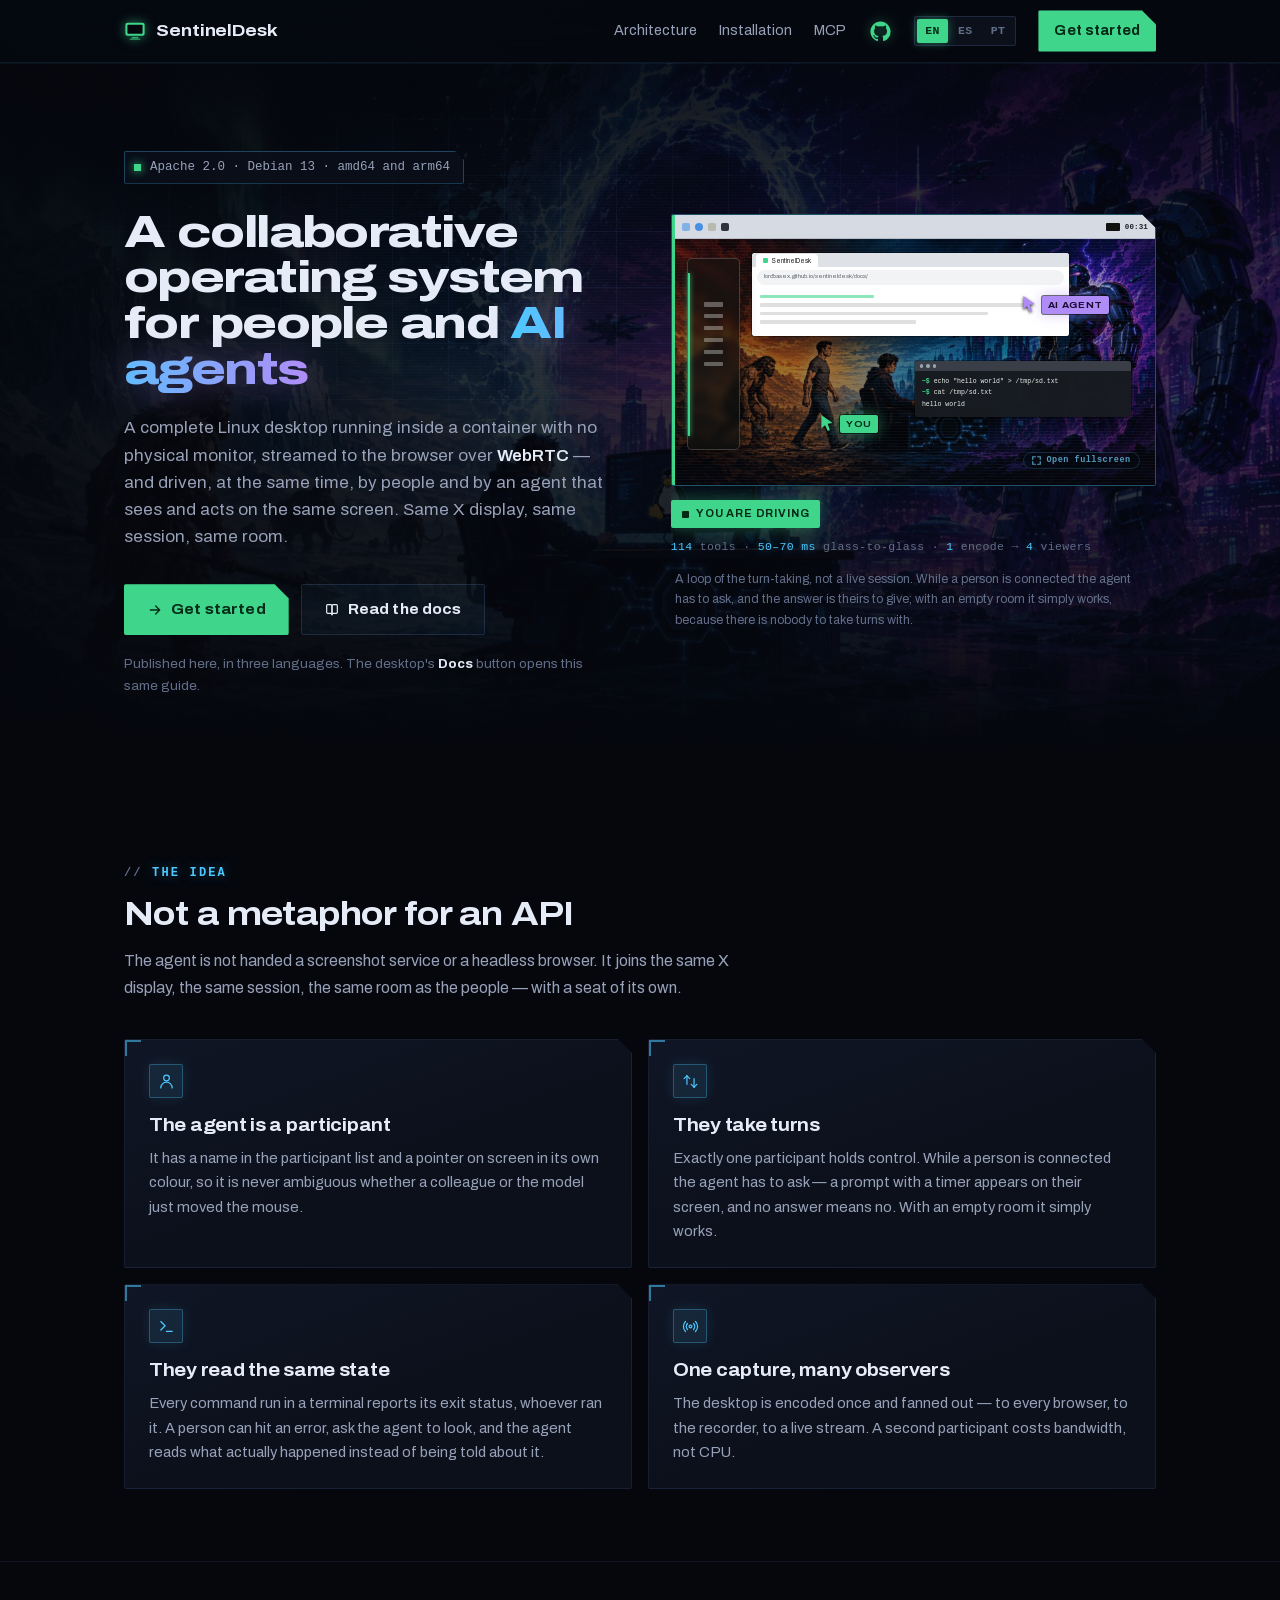
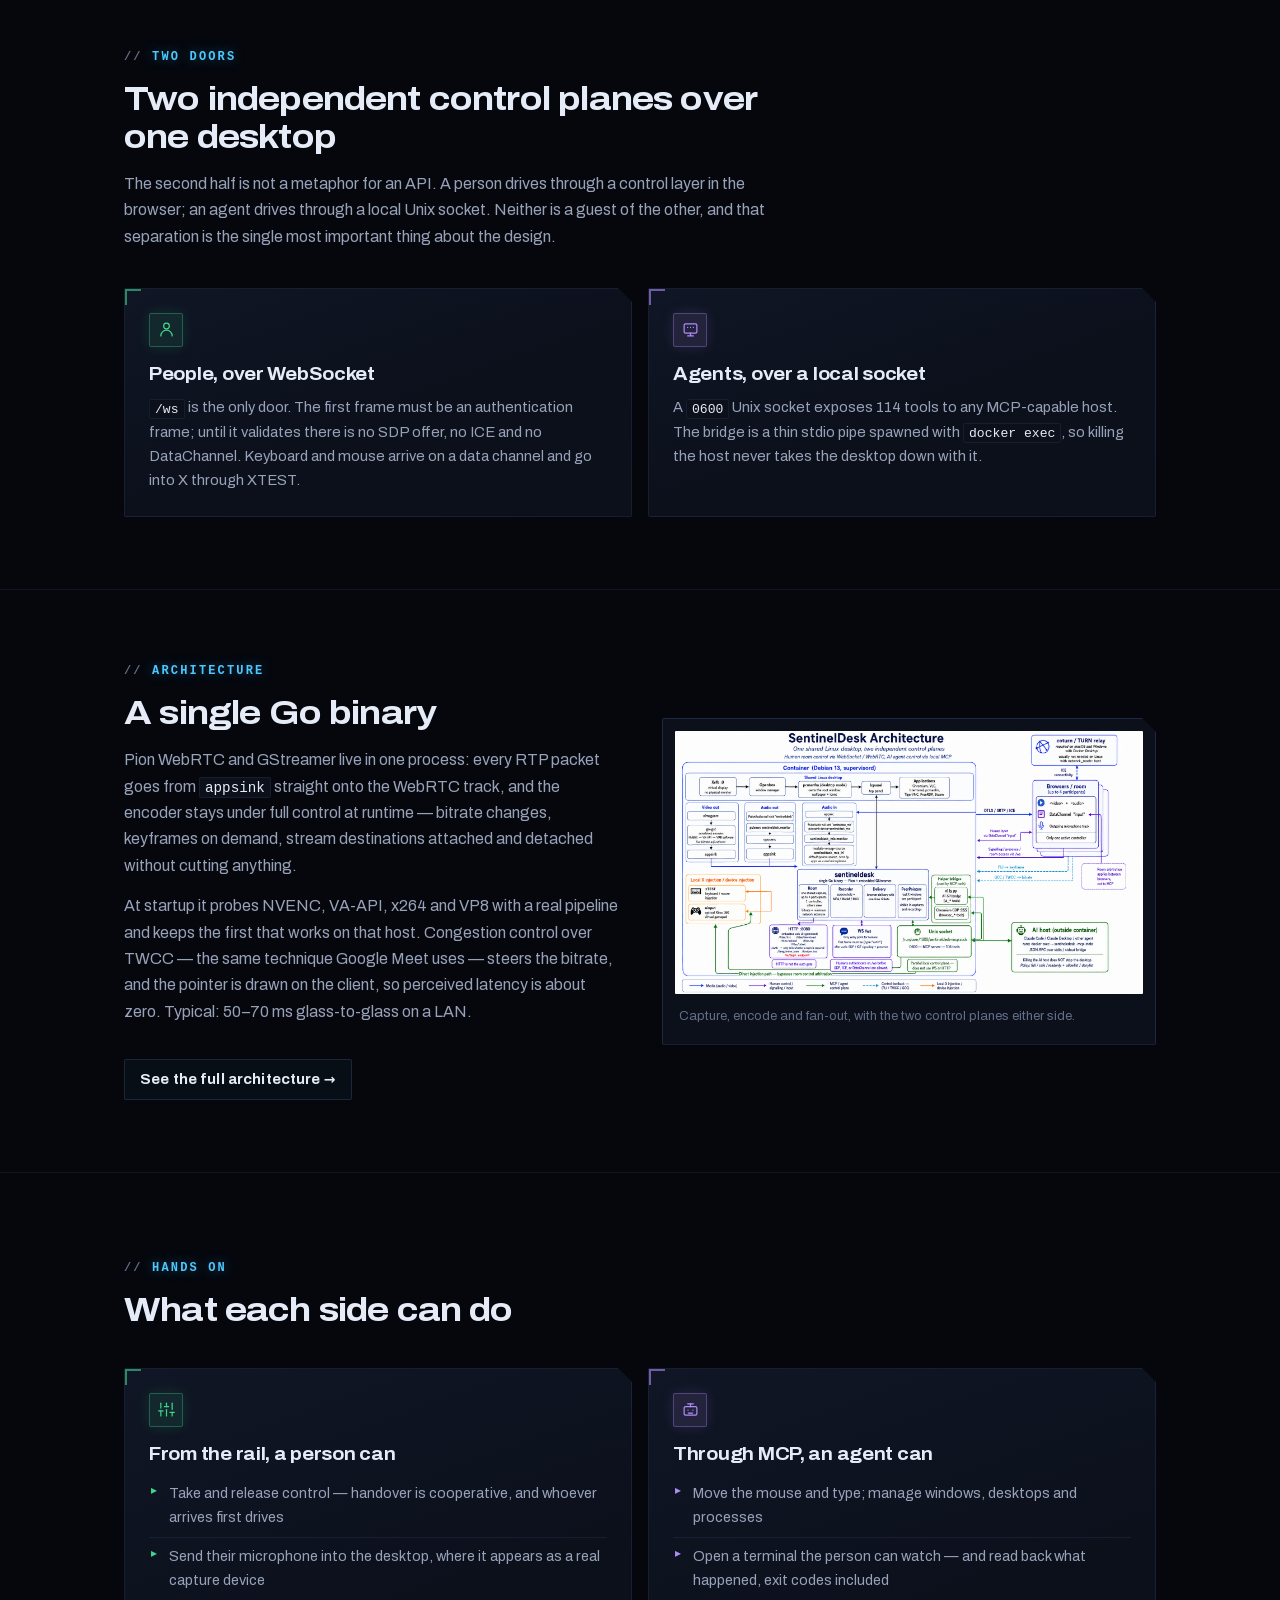
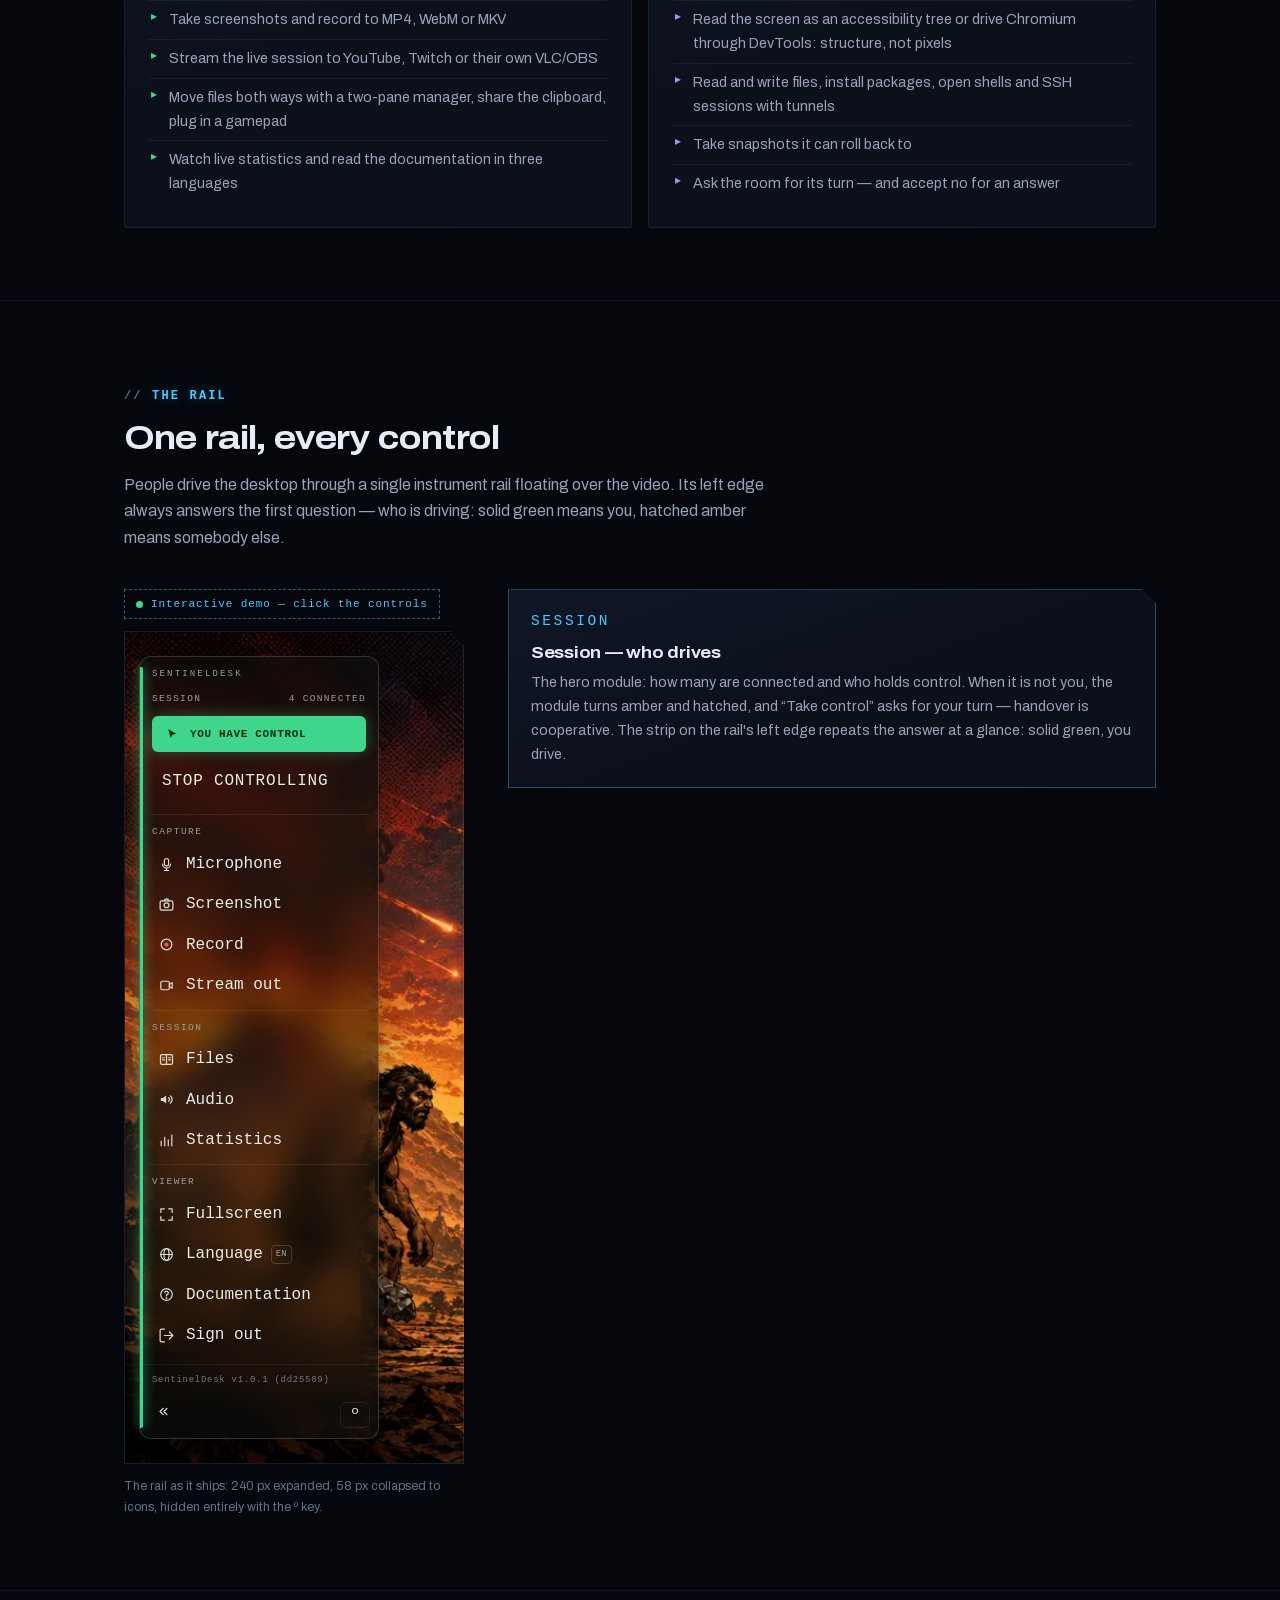
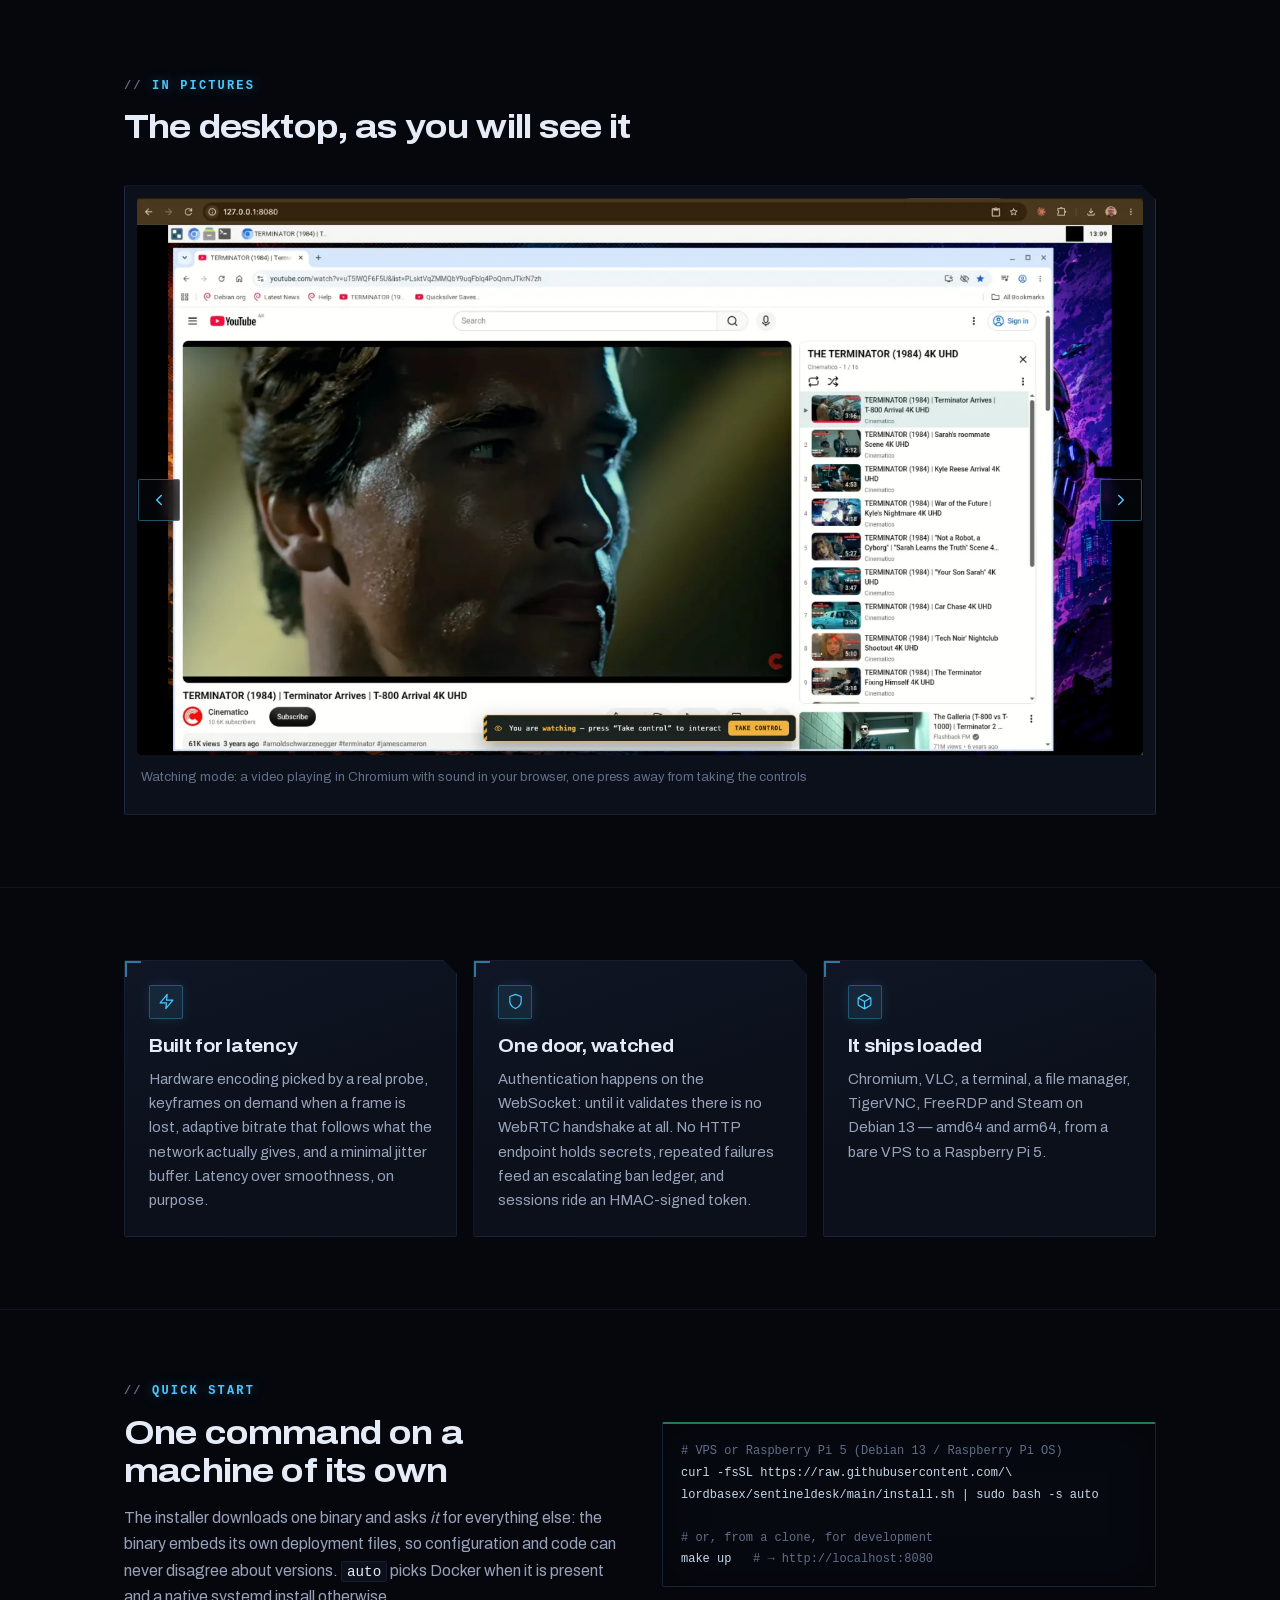
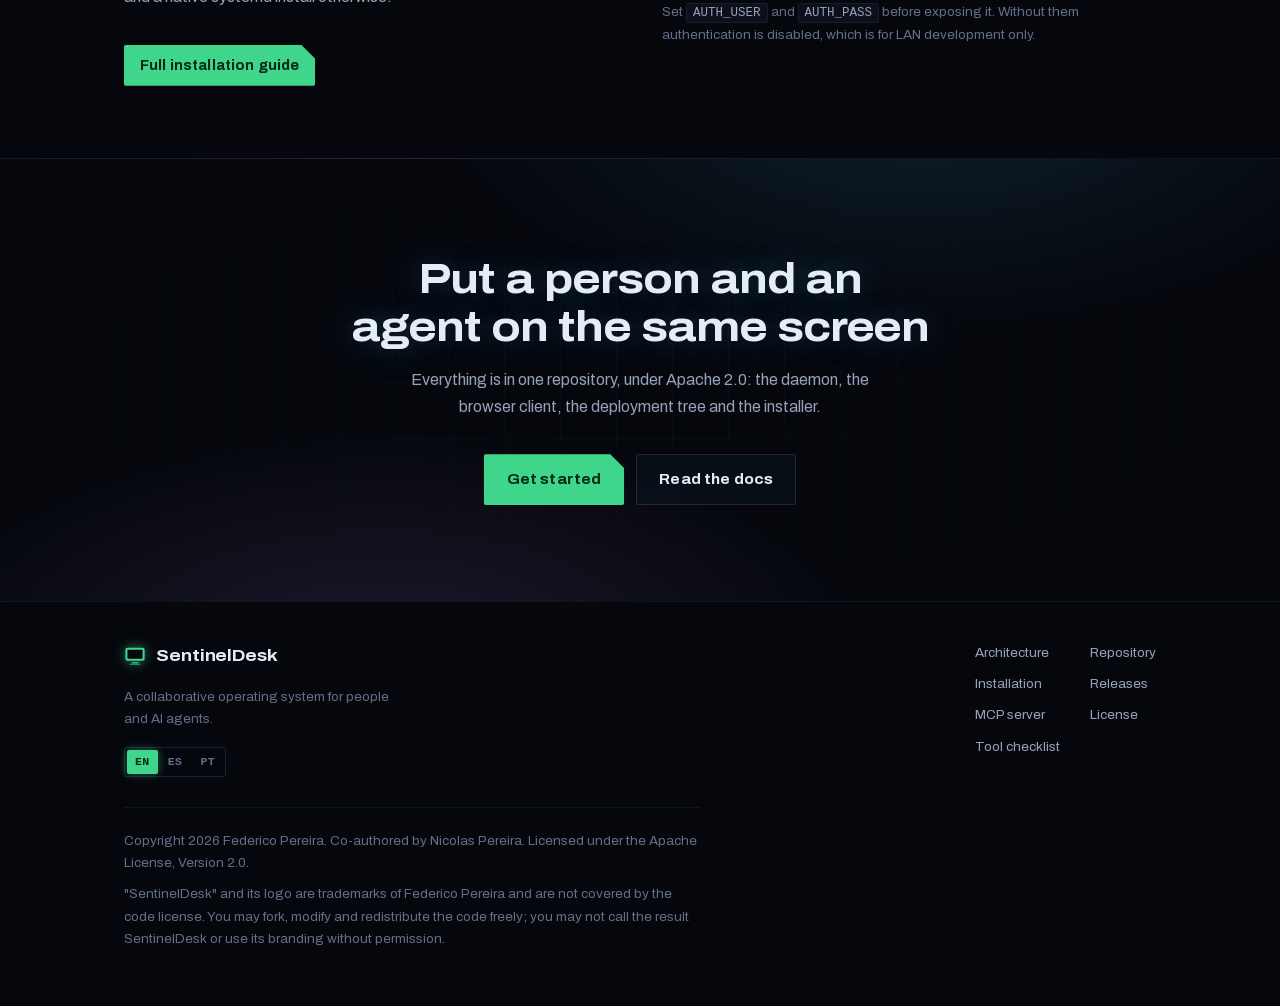
==== commit ec7f19a7: "mod github-page and guide Co-authored-by: Nicolas Pereira <npereira@cnsoluciones.com>" ====
--- a/docs/index.html
+++ b/docs/index.html
@@ -69,6 +69,14 @@
       <a href="arquitectura.html" data-i18n="nav.architecture">Architecture</a>
       <a href="instalacion.html" data-i18n="nav.installation">Installation</a>
       <a class="hide-sm" href="https://github.com/lordbasex/sentineldesk/blob/main/docs/mcp.md" data-i18n="nav.mcp">MCP</a>
+      <!-- The repository, as a mark rather than another word in the row: it is
+           the one destination here that everybody already recognises by shape.
+           Green like the brand, because it belongs to the product and not to
+           the page. -->
+      <a class="ghub" href="https://github.com/lordbasex/sentineldesk"
+         aria-label="GitHub" title="GitHub">
+        <svg viewBox="0 0 24 24" aria-hidden="true"><path d="M12 .5C5.73.5.5 5.73.5 12c0 5.08 3.29 9.39 7.86 10.91.58.11.79-.25.79-.56 0-.27-.01-1.01-.02-1.99-3.2.7-3.87-1.54-3.87-1.54-.53-1.34-1.29-1.69-1.29-1.69-1.05-.72.08-.71.08-.71 1.16.08 1.77 1.19 1.77 1.19 1.03 1.77 2.7 1.26 3.36.96.11-.75.4-1.26.73-1.55-2.55-.29-5.24-1.28-5.24-5.69 0-1.26.45-2.29 1.19-3.1-.12-.29-.52-1.46.11-3.05 0 0 .97-.31 3.18 1.18a11.05 11.05 0 0 1 5.8 0c2.21-1.49 3.18-1.18 3.18-1.18.63 1.59.23 2.76.11 3.05.74.81 1.19 1.84 1.19 3.1 0 4.42-2.7 5.4-5.26 5.68.41.36.78 1.07.78 2.16 0 1.56-.01 2.82-.01 3.2 0 .31.21.68.8.56A11.51 11.51 0 0 0 23.5 12C23.5 5.73 18.27.5 12 .5z"/></svg>
+      </a>
       <div class="langs" data-lang-switcher role="group" aria-label="Language"></div>
       <a class="btn btn-primary btn-sm" href="instalacion.html" data-i18n="nav.start">Get started</a>
     </nav>
@@ -116,13 +124,20 @@
 
       </div>
 
-      <!-- The signature. The frame and the state bar are decorative in the
-           accessibility sense — the caption carries the whole meaning in
-           words instead, and it is translated like everything else. -->
+      <!-- The signature. Its insides are decorative in the accessibility
+           sense — the caption carries the whole meaning in words instead,
+           and it is translated like everything else.
+
+           The frame itself is not decorative: pressing it opens the
+           interactive desktop, exactly what the rail's Fullscreen row does.
+           So it takes the button role and a name, and aria-hidden moves down
+           onto the two children that really are only a picture of a desktop. -->
       <figure class="console">
-        <div class="console-frame" aria-hidden="true">
-          <div class="rail"></div>
-          <div class="screen">
+        <div class="console-frame" role="button" tabindex="0"
+             data-i18n-aria="home.demo.open"
+             aria-label="Open the interactive desktop, fullscreen">
+          <div class="rail" aria-hidden="true"></div>
+          <div class="screen" aria-hidden="true">
             <div class="panel">
               <i class="a1"></i><i class="a2"></i><i class="a3"></i><i class="a4"></i>
               <span class="spacer"></span><u class="tray"></u><b class="clock">00:31</b>
@@ -160,6 +175,15 @@
               <svg viewBox="0 0 12 17"><path d="M0 0l12 8.5-5.2.9L9 16l-2.2 1-2.9-6.1L0 14z"/></svg>
               <span data-i18n="home.demo.agent">AI agent</span>
             </div>
+
+            <!-- The affordance. Without it the frame is a picture that
+                 happens to react when pressed; with it, one quiet line says
+                 so. It sits still and only brightens, because the loop
+                 behind it is already the moving part of this panel. -->
+            <span class="screen-open">
+              <svg viewBox="0 0 12 12"><path d="M1 4.4V1h3.4M7.6 1H11v3.4M11 7.6V11H7.6M4.4 11H1V7.6"/></svg>
+              <span data-i18n="home.demo.open.hint">Open fullscreen</span>
+            </span>
           </div>
         </div>
 
@@ -991,6 +1015,13 @@
       wins.forEach(function (w) { notes.appendChild(w); });
     }
   }
+  // index.html#demo-fullscreen lands straight in the demo. It is the one part
+  // of this page worth sending somebody directly, and "scroll down and press
+  // the console" is not a link. Lowercased before comparing because this is a
+  // URL people type or paste, not one the page generates.
+  var DEMO_HASH = '#demo-fullscreen';
+  function atDemoHash() { return location.hash.toLowerCase() === DEMO_HASH; }
+
   function openDesk() {
     desk.hidden = false;
     dkRail(true);
@@ -1003,13 +1034,61 @@
   function closeDesk() {
     desk.hidden = true; dkStop(); dkRail(false);
     if (document.fullscreenElement) document.exitFullscreen().catch(function () {});
-  }
+    // Leaving #demo-fullscreen in the address bar would reopen the demo on the
+    // next reload and put a state the visitor has just dismissed one Back press
+    // away. replaceState rather than assigning location.hash, which would add a
+    // history entry of its own.
+    if (atDemoHash()) history.replaceState(null, '', location.pathname + location.search);
+  }
+  // Leaving fullscreen by any route the page did not initiate — F11, the
+  // browser's own Escape — closes the desk. It calls closeDesk rather than
+  // repeating its body: exitFullscreen is already guarded on
+  // document.fullscreenElement, which is null by the time this branch runs.
   document.addEventListener('fullscreenchange', function () {
-    if (!document.fullscreenElement && !desk.hidden) { desk.hidden = true; dkStop(); dkRail(false); }
+    if (!document.fullscreenElement && !desk.hidden) closeDesk();
   });
   $('rlx-full').addEventListener('click', function () {
     if (desk.hidden) openDesk(); else closeDesk();
   });
+
+  // The hero console opens the same desktop. It is the picture of the thing,
+  // so pressing it should reach the thing — and it is a far larger target than
+  // a row in a simulated rail nobody has been told is real yet.
+  //
+  // openDesk rather than the toggle: while the desktop is up it covers the
+  // page, so a press here can only ever mean open. role="button" carries the
+  // semantics and the keys are wired by hand, which is the price of not using
+  // a real <button> — one would bring its own box model into a frame whose
+  // entire job is to look like a screen.
+  var cframe = document.querySelector('.console-frame');
+  if (cframe) {
+    cframe.addEventListener('click', function () {
+      if (desk.hidden) openDesk();
+    });
+    cframe.addEventListener('keydown', function (e) {
+      if (e.key !== 'Enter' && e.key !== ' ' && e.key !== 'Spacebar') return;
+      e.preventDefault();   // Space would scroll the page out from under it
+      if (desk.hidden) openDesk();
+    });
+  }
+
+  // The deep link, on arrival and on every later change to the fragment — the
+  // second so an in-page link to #demo-fullscreen works, and so does pressing
+  // Back into it.
+  //
+  // Worth knowing which of the two goes truly fullscreen: on load the browser
+  // withholds user activation, so requestFullscreen is refused and the desktop
+  // opens as a full-page overlay — which is what it looks like in fullscreen
+  // anyway, so the link still does what it promises. Arriving by hashchange
+  // from a pressed link carries activation and does go fullscreen.
+  function openFromHash() {
+    if (!atDemoHash() || !desk.hidden) return;
+    openDesk();
+    $('dk-exit').focus();   // a keyboard arrival starts on the way out
+  }
+  window.addEventListener('hashchange', openFromHash);
+  openFromHash();
+
   // Window management: drag by the title bar, raise on press, close/minimise.
   function dkRaise(win) { win.parentNode.appendChild(win); }
   document.querySelectorAll('#rlx-desk .dk-win').forEach(function (win) {
@@ -1064,7 +1143,10 @@
   $('rlx-hide').addEventListener('click', function () { setHidden(true); });
   $('rlx-handle').addEventListener('click', function () { setHidden(false); });
   document.addEventListener('keydown', function (e) {
-    if (e.key === 'Escape' && !desk.hidden && !document.fullscreenElement) { desk.hidden = true; dkStop(); dkRail(false); return; }
+    // closeDesk rather than its body inlined a third time: it is also what
+    // drops #demo-fullscreen from the address bar, and Escape is the way most
+    // people will leave the demo.
+    if (e.key === 'Escape' && !desk.hidden && !document.fullscreenElement) { closeDesk(); return; }
     if (e.key === 'Escape' && !$('rlx-fm').hidden) { $('rlx-fm').hidden = true; return; }
     if (e.key === 'º' || e.key === '\u0060' || e.key === '~') setHidden(rail.dataset.h !== '1');
   });
--- a/docs/sentineldesk.css
+++ b/docs/sentineldesk.css
@@ -200,6 +200,26 @@
 
 footer .langs { background: transparent; }
 
+/* --- the repository ---------------------------------------------------------
+ * A mark, not a word: it is the only destination in the row that every reader
+ * already knows by shape, and spelling it out would cost more room than the
+ * icon does. It takes the brand's green and the brand's glow, because it goes
+ * to the product rather than to another page of this site.
+ */
+
+.ghub {
+  display: inline-flex; align-items: center; justify-content: center;
+  width: 24px; height: 24px; flex: none;
+  color: var(--drive);
+  transition: filter .15s ease, transform .06s ease;
+}
+.ghub svg {
+  width: 21px; height: 21px; fill: currentColor;
+  filter: drop-shadow(0 0 6px color-mix(in srgb, var(--drive) 45%, transparent));
+}
+.ghub:hover { filter: brightness(1.18); }
+.ghub:active { transform: translateY(1px); }
+
 /* --- buttons ------------------------------------------------------------------
  * Two weights. The filled one is the accent, glows, and wears the notch;
  * there is at most one of it in view at a time.
@@ -353,6 +373,39 @@
     0 26px 64px -34px rgba(0,0,0,.95);
 }
 
+/* Pressing the frame opens the interactive desktop — the same thing the
+   rail's Fullscreen row does, reached from the thing it is a picture of.
+
+   Nothing here moves: the loop inside the frame is already the panel's motion,
+   and a hover lift would compete with it. What changes is the cyan, which is
+   this page's word for live. */
+.console-frame {
+  cursor: pointer;
+  transition: border-color .2s ease, box-shadow .2s ease;
+}
+.console-frame:hover, .console-frame:focus-visible {
+  border-color: color-mix(in srgb, var(--cyan) 68%, transparent);
+  box-shadow:
+    0 0 0 1px rgba(0,0,0,.5),
+    0 0 44px color-mix(in srgb, var(--cyan) 26%, transparent),
+    0 26px 64px -34px rgba(0,0,0,.95);
+}
+/* The focus ring is drawn inside rather than as an outline. Two reasons, and
+   the second is the real one: clip-path would cut the notched corner off an
+   outline, and an outline on the figure instead would enclose the state bar
+   and the caption — saying that the caption is part of the control, which it
+   is not. An inset ring follows the frame's own silhouette, notch included.
+
+   Absolutely positioned, so it is not a flex item in a flex container. */
+.console-frame:focus-visible { outline: none; }
+.console-frame::after {
+  content: ""; position: absolute; inset: 0; z-index: 4; pointer-events: none;
+  box-shadow: inset 0 0 0 2px var(--cyan);
+  opacity: 0;
+}
+.console-frame:focus-visible::after { opacity: 1; }
+@media (prefers-reduced-motion: reduce) { .console-frame { transition: none; } }
+
 /* The control signature: 3px, the full height of the frame. */
 .rail { position: relative; width: 3px; flex: none; }
 .rail::before, .rail::after { content: ""; position: absolute; inset: 0; }
@@ -383,6 +436,32 @@
       rgba(7,10,18,.12) 0%, rgba(7,10,18,.6) 90%),
     url('menu-wallpaper.webp') left center / cover no-repeat;
 }
+/* Says what pressing the frame does. Without it the panel is a picture that
+   turns out to react, which nobody discovers. It is always there, dim, and
+   only brightens — appearing on hover would hide it from every touch screen,
+   which is most of the traffic a landing page gets. pointer-events: none so
+   the whole frame stays one target. */
+.screen-open {
+  position: absolute; z-index: 3; right: 3.2%; bottom: 6%;
+  display: inline-flex; align-items: center; gap: 5px;
+  padding: 3px 8px; border-radius: 999px; pointer-events: none;
+  font-family: var(--mono); font-size: 8.5px; font-weight: 700;
+  letter-spacing: .06em; line-height: 1; white-space: nowrap;
+  color: color-mix(in srgb, var(--cyan) 78%, #E7EDEA);
+  background: rgba(7,10,18,.68);
+  border: 1px solid color-mix(in srgb, var(--cyan) 24%, transparent);
+  opacity: .74; transition: opacity .2s ease, border-color .2s ease;
+}
+.screen-open svg {
+  width: 9px; height: 9px; flex: none;
+  fill: none; stroke: currentColor; stroke-width: 1.6; stroke-linecap: round;
+}
+.console-frame:hover .screen-open,
+.console-frame:focus-visible .screen-open {
+  opacity: 1; border-color: color-mix(in srgb, var(--cyan) 58%, transparent);
+}
+@media (prefers-reduced-motion: reduce) { .screen-open { transition: none; } }
+
 /* Scanlines over the miniature: it is a streamed screen, and reads as one. */
 .screen::after {
   content: ""; position: absolute; inset: 0; pointer-events: none;
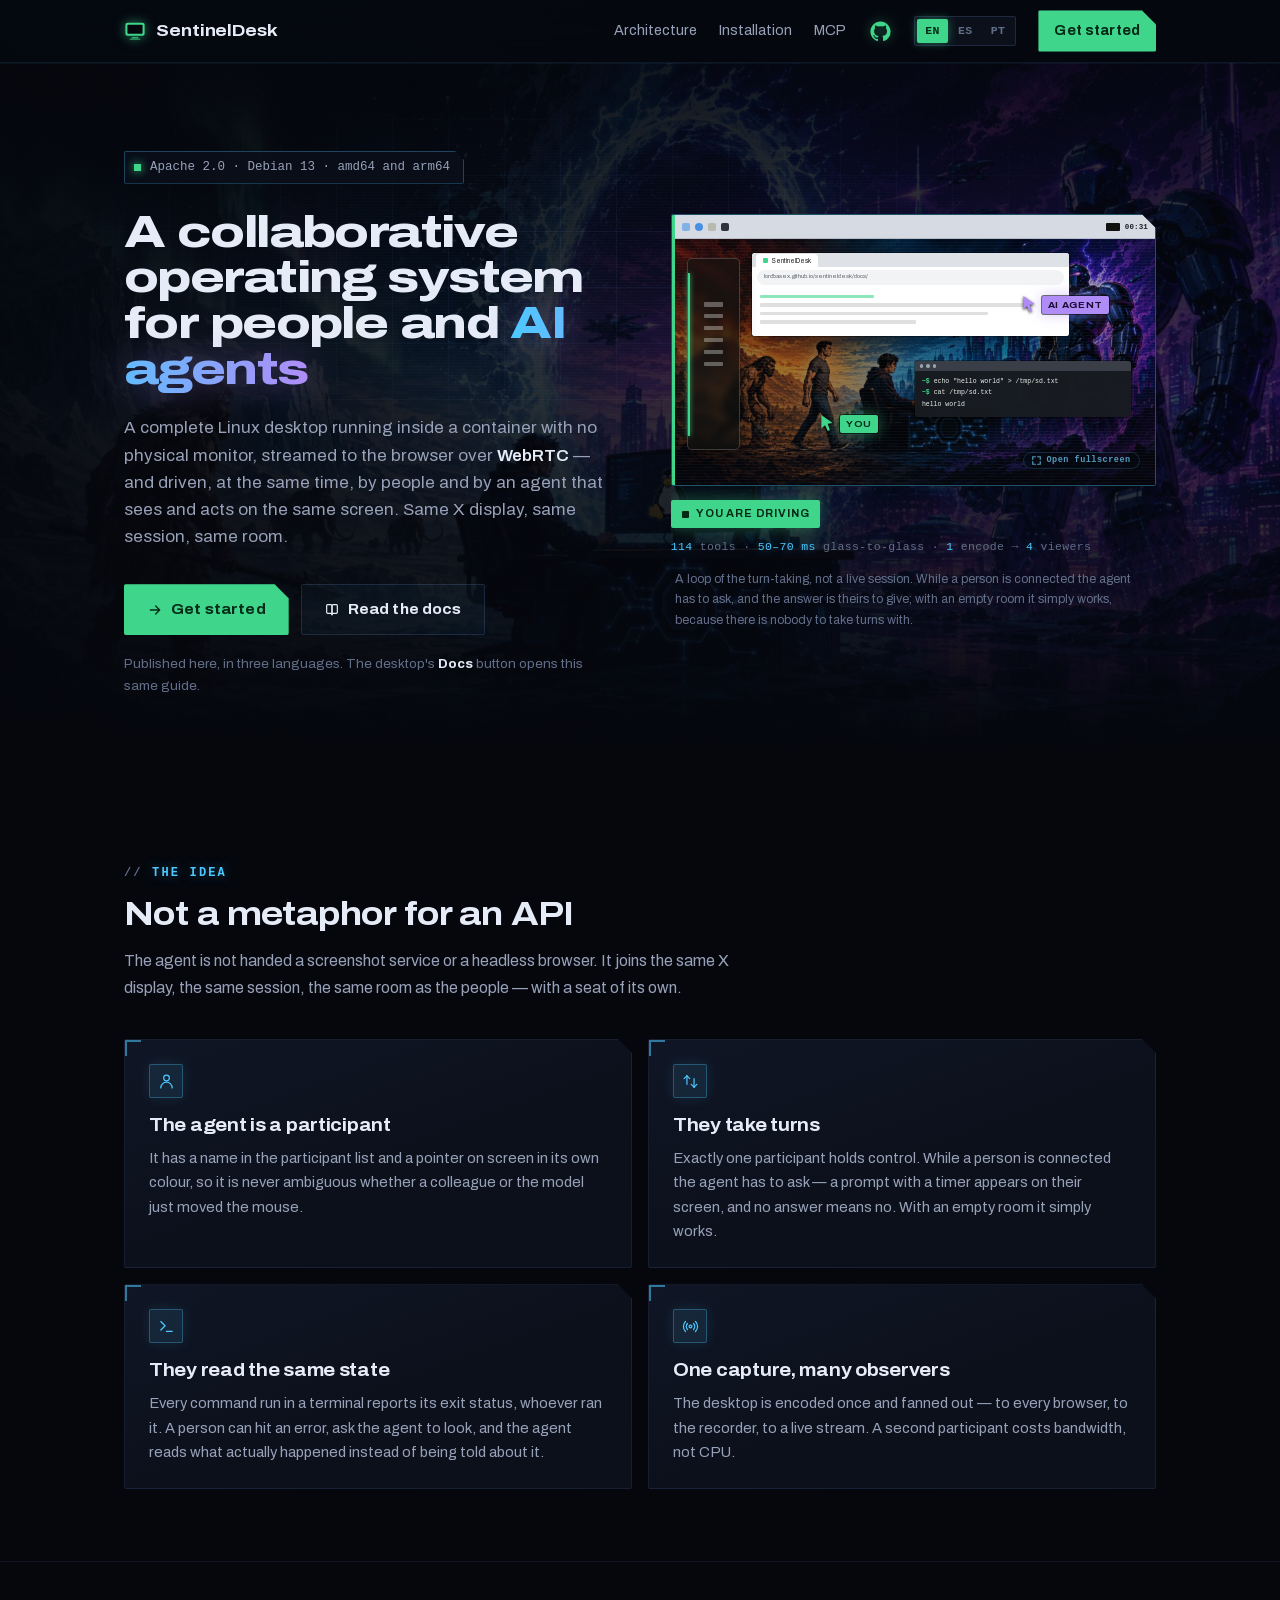
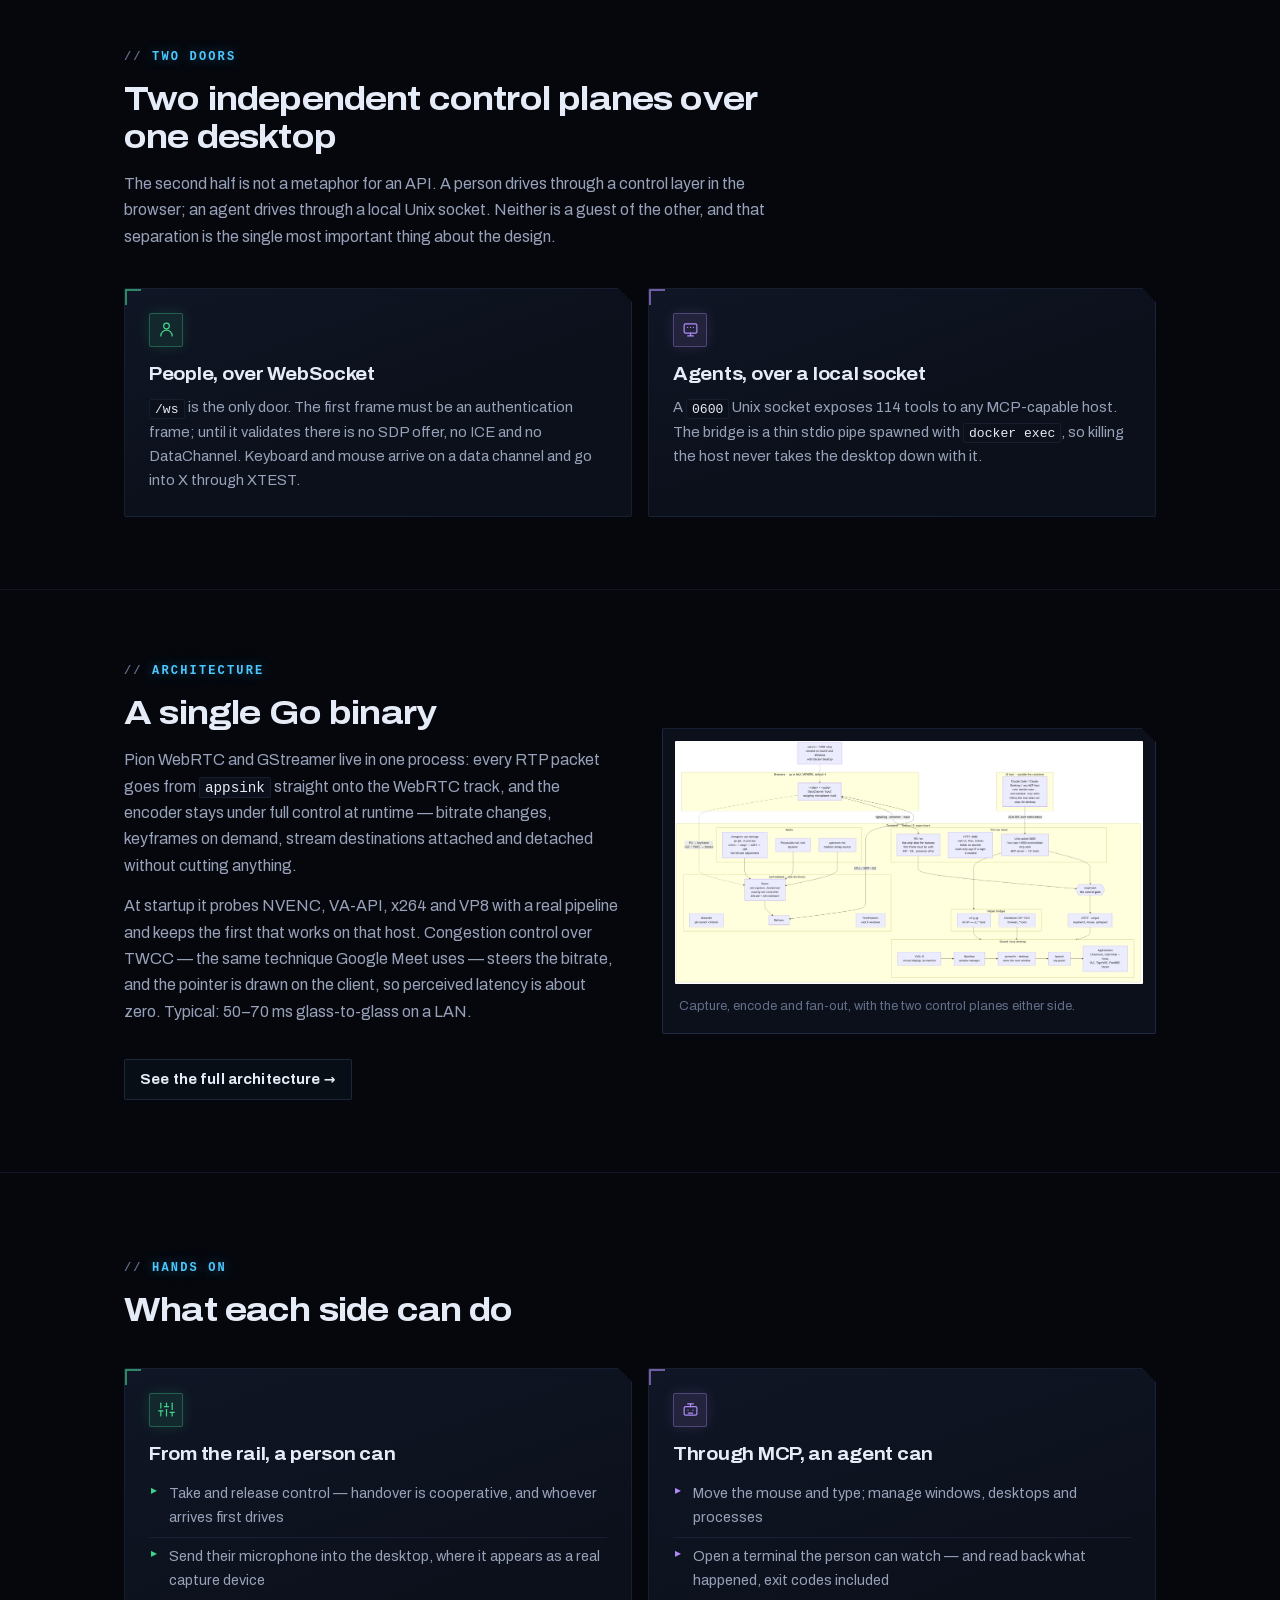
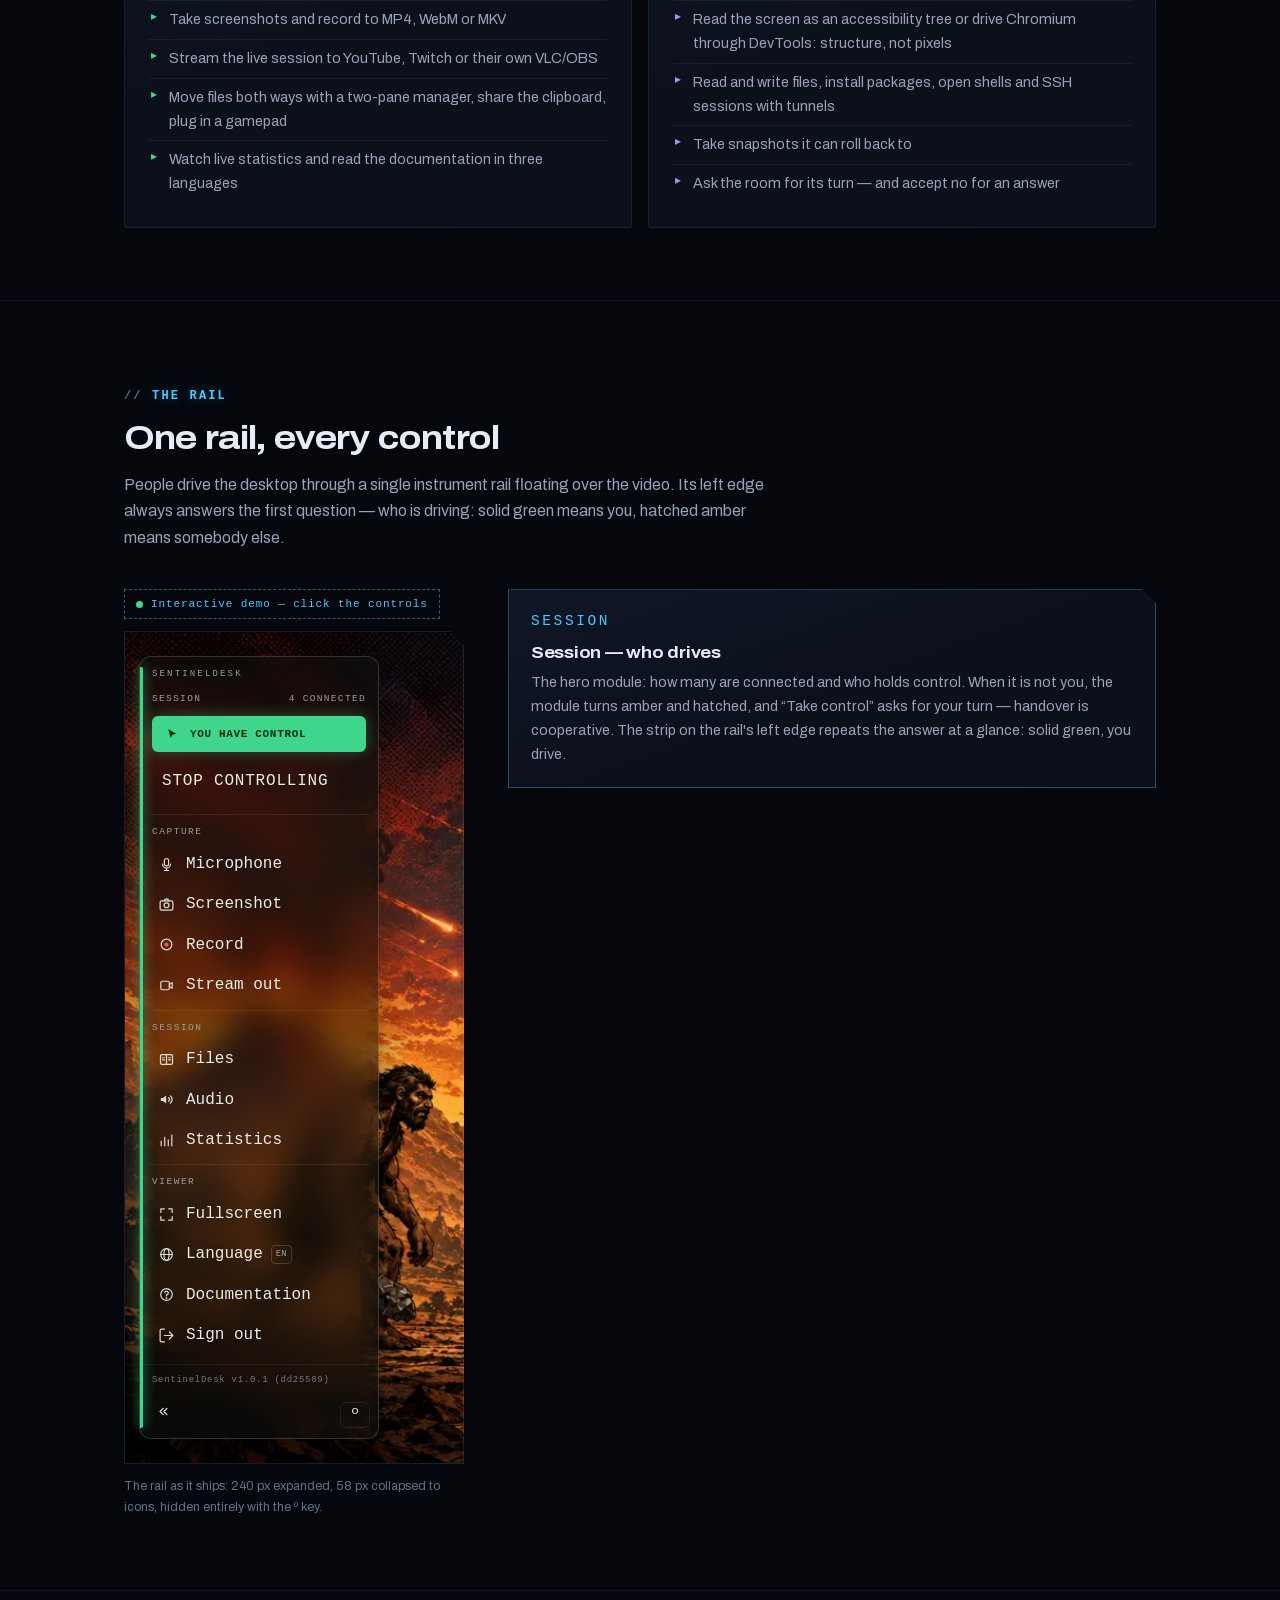
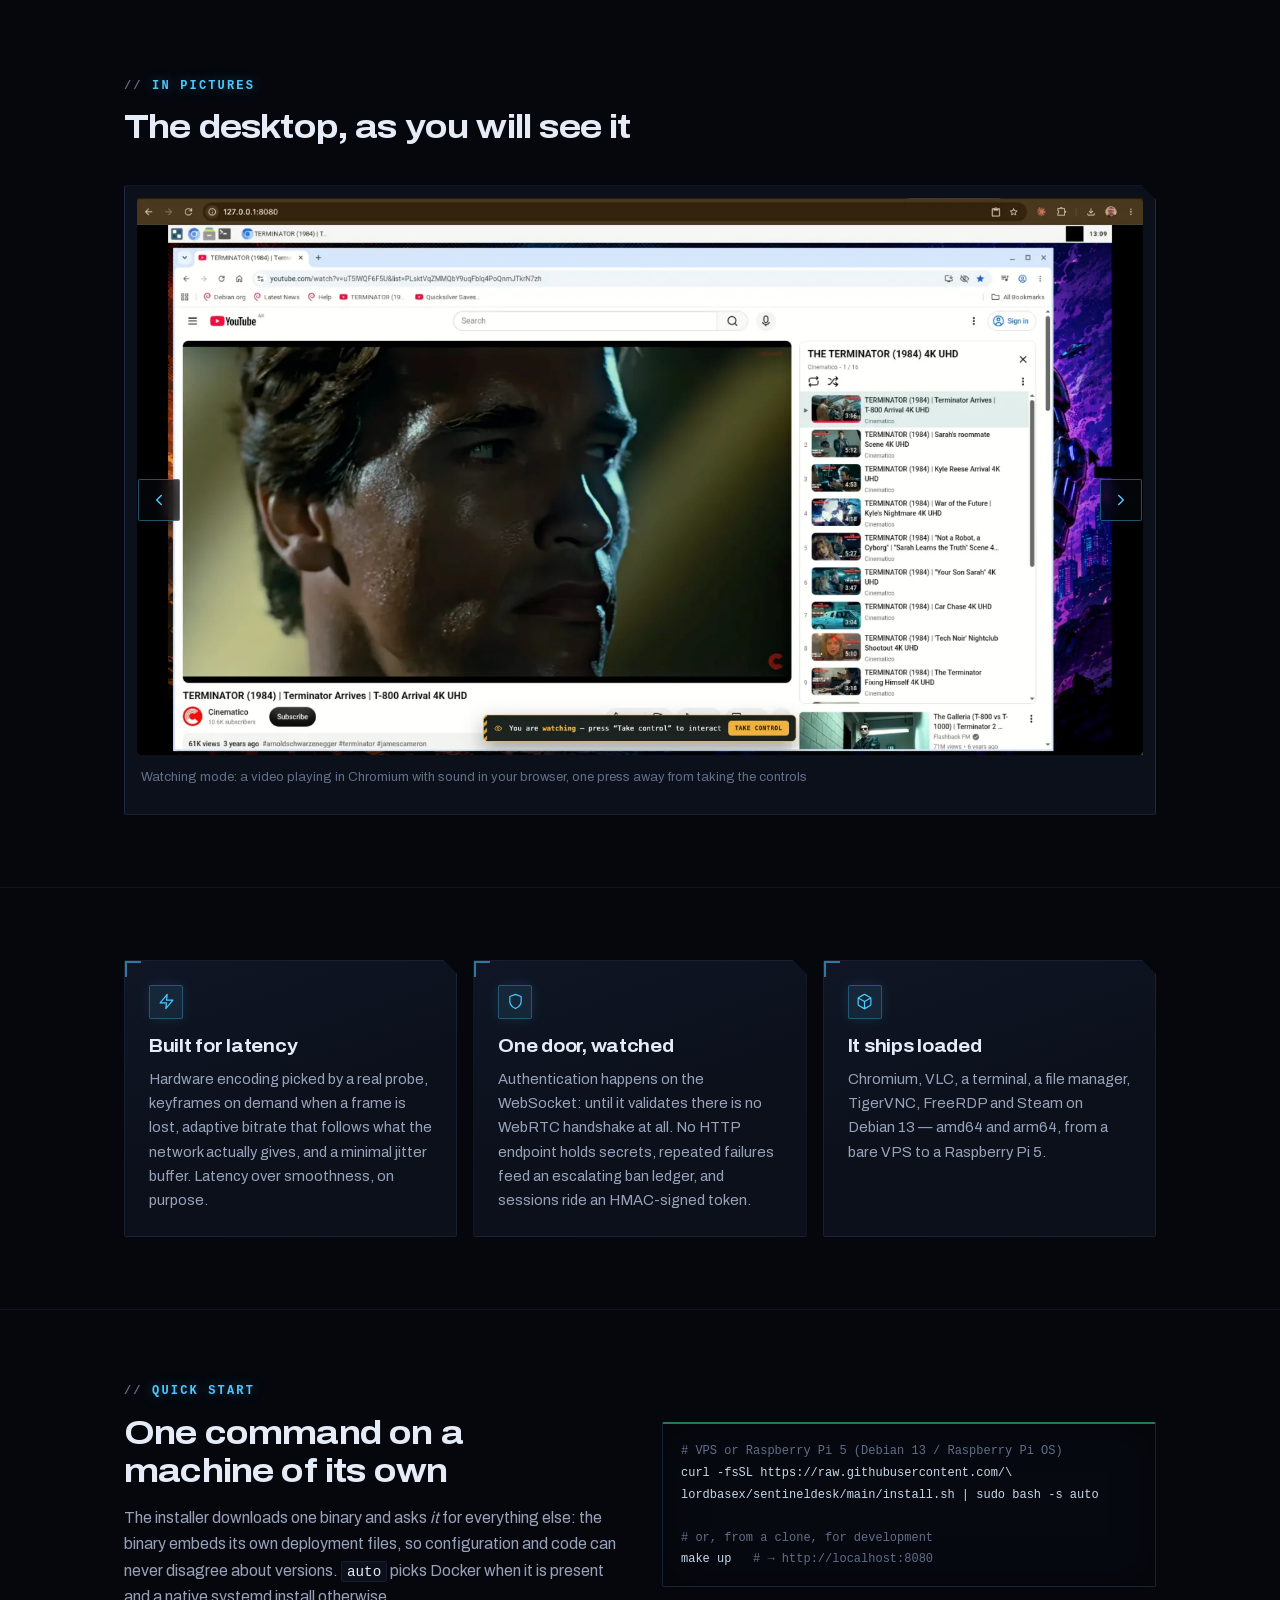
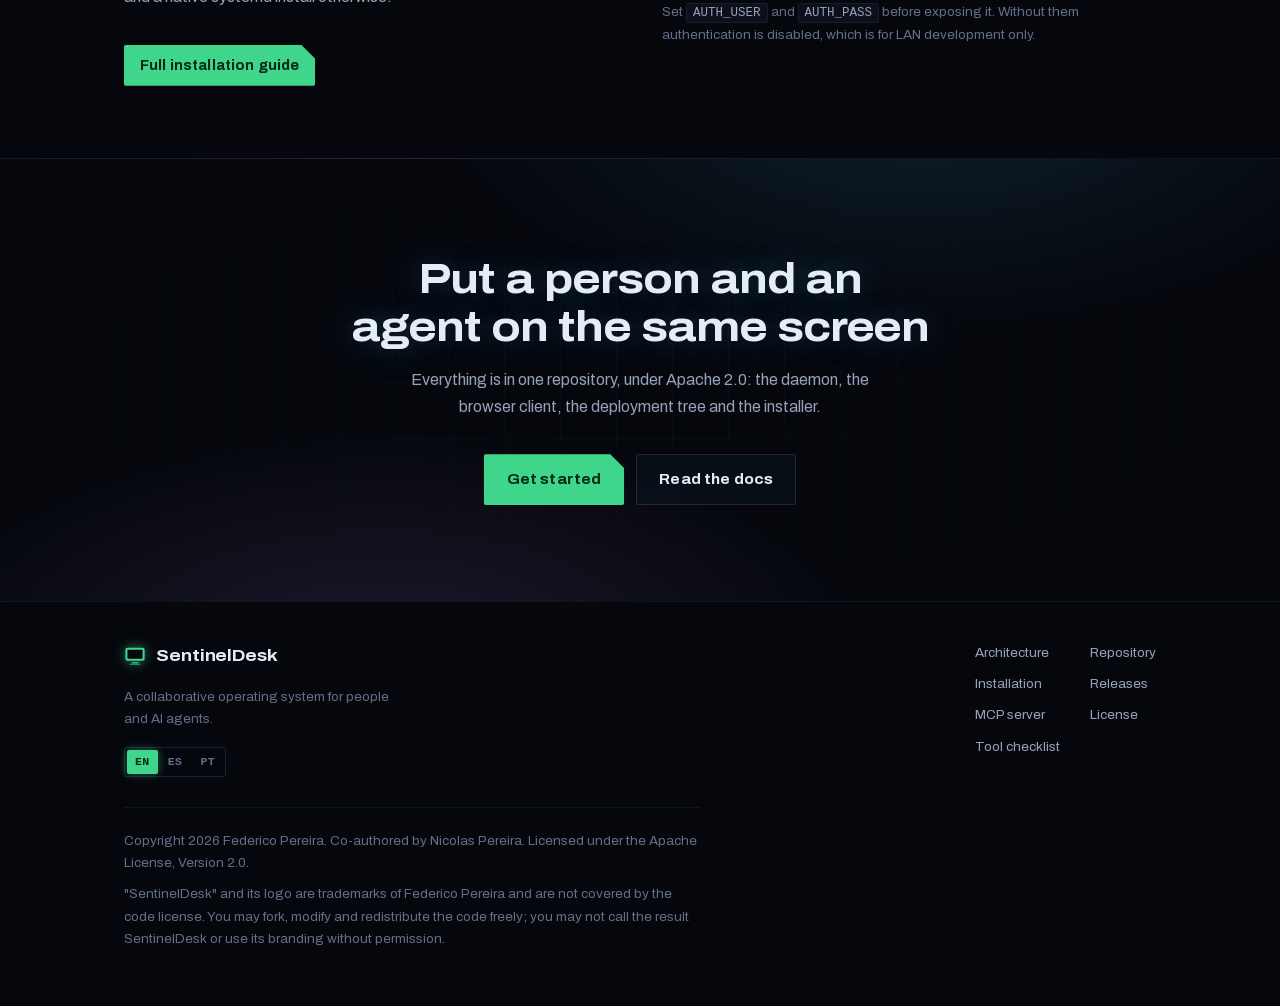
==== commit 4adaf628: "docs: the architecture diagram gets a source it can be corrected from The picture had none in this r" ====
--- a/docs/index.html
+++ b/docs/index.html
@@ -67,7 +67,7 @@
     </a>
     <nav aria-label="Main">
       <a href="arquitectura.html" data-i18n="nav.architecture">Architecture</a>
-      <a href="instalacion.html" data-i18n="nav.installation">Installation</a>
+      <a href="guide/index.html#install" data-i18n="nav.installation">Installation</a>
       <a class="hide-sm" href="https://github.com/lordbasex/sentineldesk/blob/main/docs/mcp.md" data-i18n="nav.mcp">MCP</a>
       <!-- The repository, as a mark rather than another word in the row: it is
            the one destination here that everybody already recognises by shape.
@@ -78,7 +78,7 @@
         <svg viewBox="0 0 24 24" aria-hidden="true"><path d="M12 .5C5.73.5.5 5.73.5 12c0 5.08 3.29 9.39 7.86 10.91.58.11.79-.25.79-.56 0-.27-.01-1.01-.02-1.99-3.2.7-3.87-1.54-3.87-1.54-.53-1.34-1.29-1.69-1.29-1.69-1.05-.72.08-.71.08-.71 1.16.08 1.77 1.19 1.77 1.19 1.03 1.77 2.7 1.26 3.36.96.11-.75.4-1.26.73-1.55-2.55-.29-5.24-1.28-5.24-5.69 0-1.26.45-2.29 1.19-3.1-.12-.29-.52-1.46.11-3.05 0 0 .97-.31 3.18 1.18a11.05 11.05 0 0 1 5.8 0c2.21-1.49 3.18-1.18 3.18-1.18.63 1.59.23 2.76.11 3.05.74.81 1.19 1.84 1.19 3.1 0 4.42-2.7 5.4-5.26 5.68.41.36.78 1.07.78 2.16 0 1.56-.01 2.82-.01 3.2 0 .31.21.68.8.56A11.51 11.51 0 0 0 23.5 12C23.5 5.73 18.27.5 12 .5z"/></svg>
       </a>
       <div class="langs" data-lang-switcher role="group" aria-label="Language"></div>
-      <a class="btn btn-primary btn-sm" href="instalacion.html" data-i18n="nav.start">Get started</a>
+      <a class="btn btn-primary btn-sm" href="guide/index.html#install" data-i18n="nav.start">Get started</a>
     </nav>
   </div>
 </header>
@@ -102,7 +102,7 @@
       </p>
 
       <div class="cta">
-        <a class="btn btn-primary" href="instalacion.html">
+        <a class="btn btn-primary" href="guide/index.html#install">
           <svg viewBox="0 0 24 24" fill="none" stroke="currentColor" stroke-width="2" stroke-linecap="round" stroke-linejoin="round" aria-hidden="true">
             <path d="M5 12h14M13 6l6 6-6 6"/>
           </svg>
@@ -336,7 +336,7 @@
           </div>
         </div>
         <figure>
-          <img src="architecture.png" width="1672" height="941"
+          <img src="architecture.png" width="2384" height="1237"
                data-i18n-alt="home.arch.alt"
                alt="SentinelDesk architecture: the container's X display captured once by GStreamer, encoded and fanned out over WebRTC to several browsers, with a parallel MCP control plane over a local Unix socket.">
           <figcaption data-i18n="home.arch.cap">Capture, encode and fan-out, with the two control planes either side.</figcaption>
@@ -687,7 +687,7 @@
             otherwise.
           </p>
           <div class="cta">
-            <a class="btn btn-primary btn-sm" href="instalacion.html" data-i18n="home.quick.btn">Full installation guide</a>
+            <a class="btn btn-primary btn-sm" href="guide/index.html#install" data-i18n="home.quick.btn">Full installation guide</a>
           </div>
         </div>
 
@@ -716,7 +716,7 @@
         deployment tree and the installer.
       </p>
       <div class="cta">
-        <a class="btn btn-primary" href="instalacion.html" data-i18n="home.final.cta1">Get started</a>
+        <a class="btn btn-primary" href="guide/index.html#install" data-i18n="home.final.cta1">Get started</a>
         <a class="btn btn-ghost" href="guide/index.html" data-i18n="home.final.cta2">Read the docs</a>
       </div>
     </div>
@@ -745,7 +745,7 @@
 
       <nav aria-label="Project">
         <a href="arquitectura.html" data-i18n="foot.arch">Architecture</a>
-        <a href="instalacion.html" data-i18n="foot.install">Installation</a>
+        <a href="guide/index.html#install" data-i18n="foot.install">Installation</a>
         <a href="https://github.com/lordbasex/sentineldesk/blob/main/docs/mcp.md" data-i18n="foot.mcp">MCP server</a>
         <a href="https://github.com/lordbasex/sentineldesk/blob/main/docs/mcp-tools-checklist.md" data-i18n="foot.checklist">Tool checklist</a>
       </nav>
